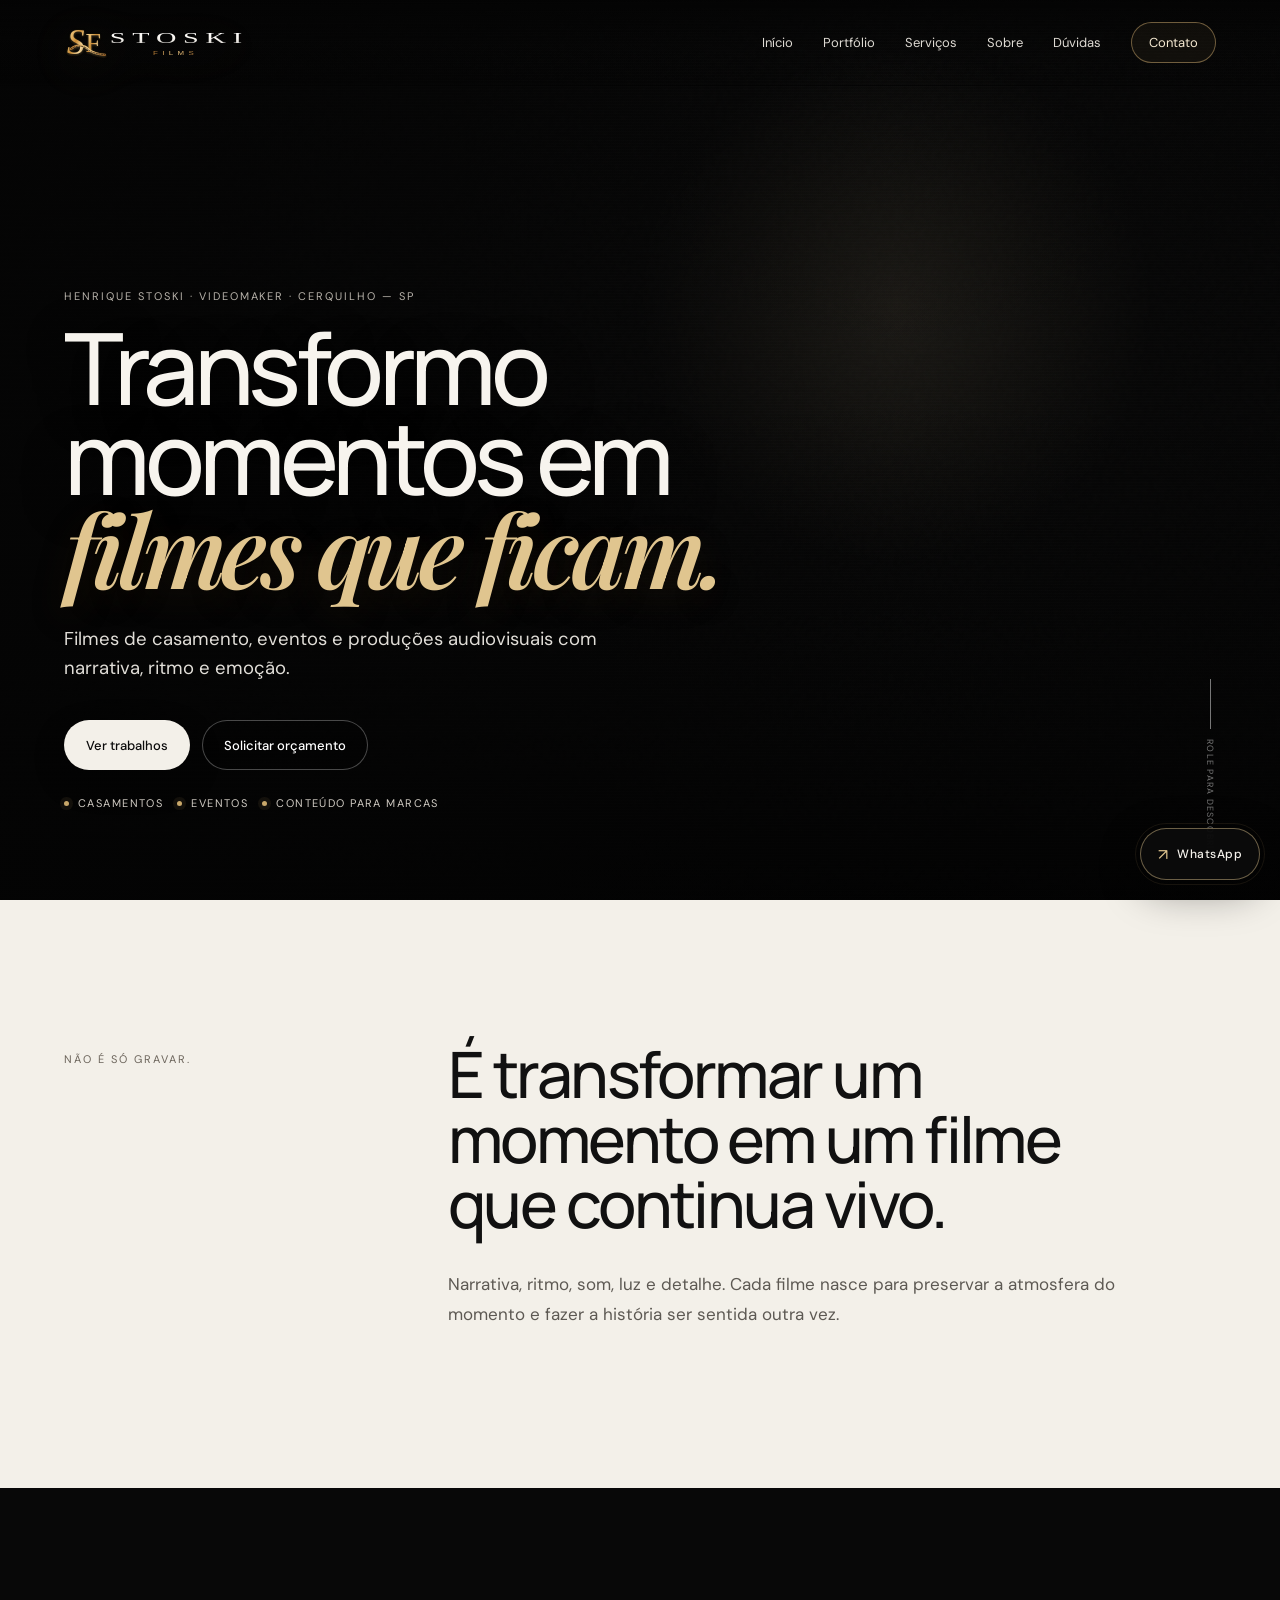
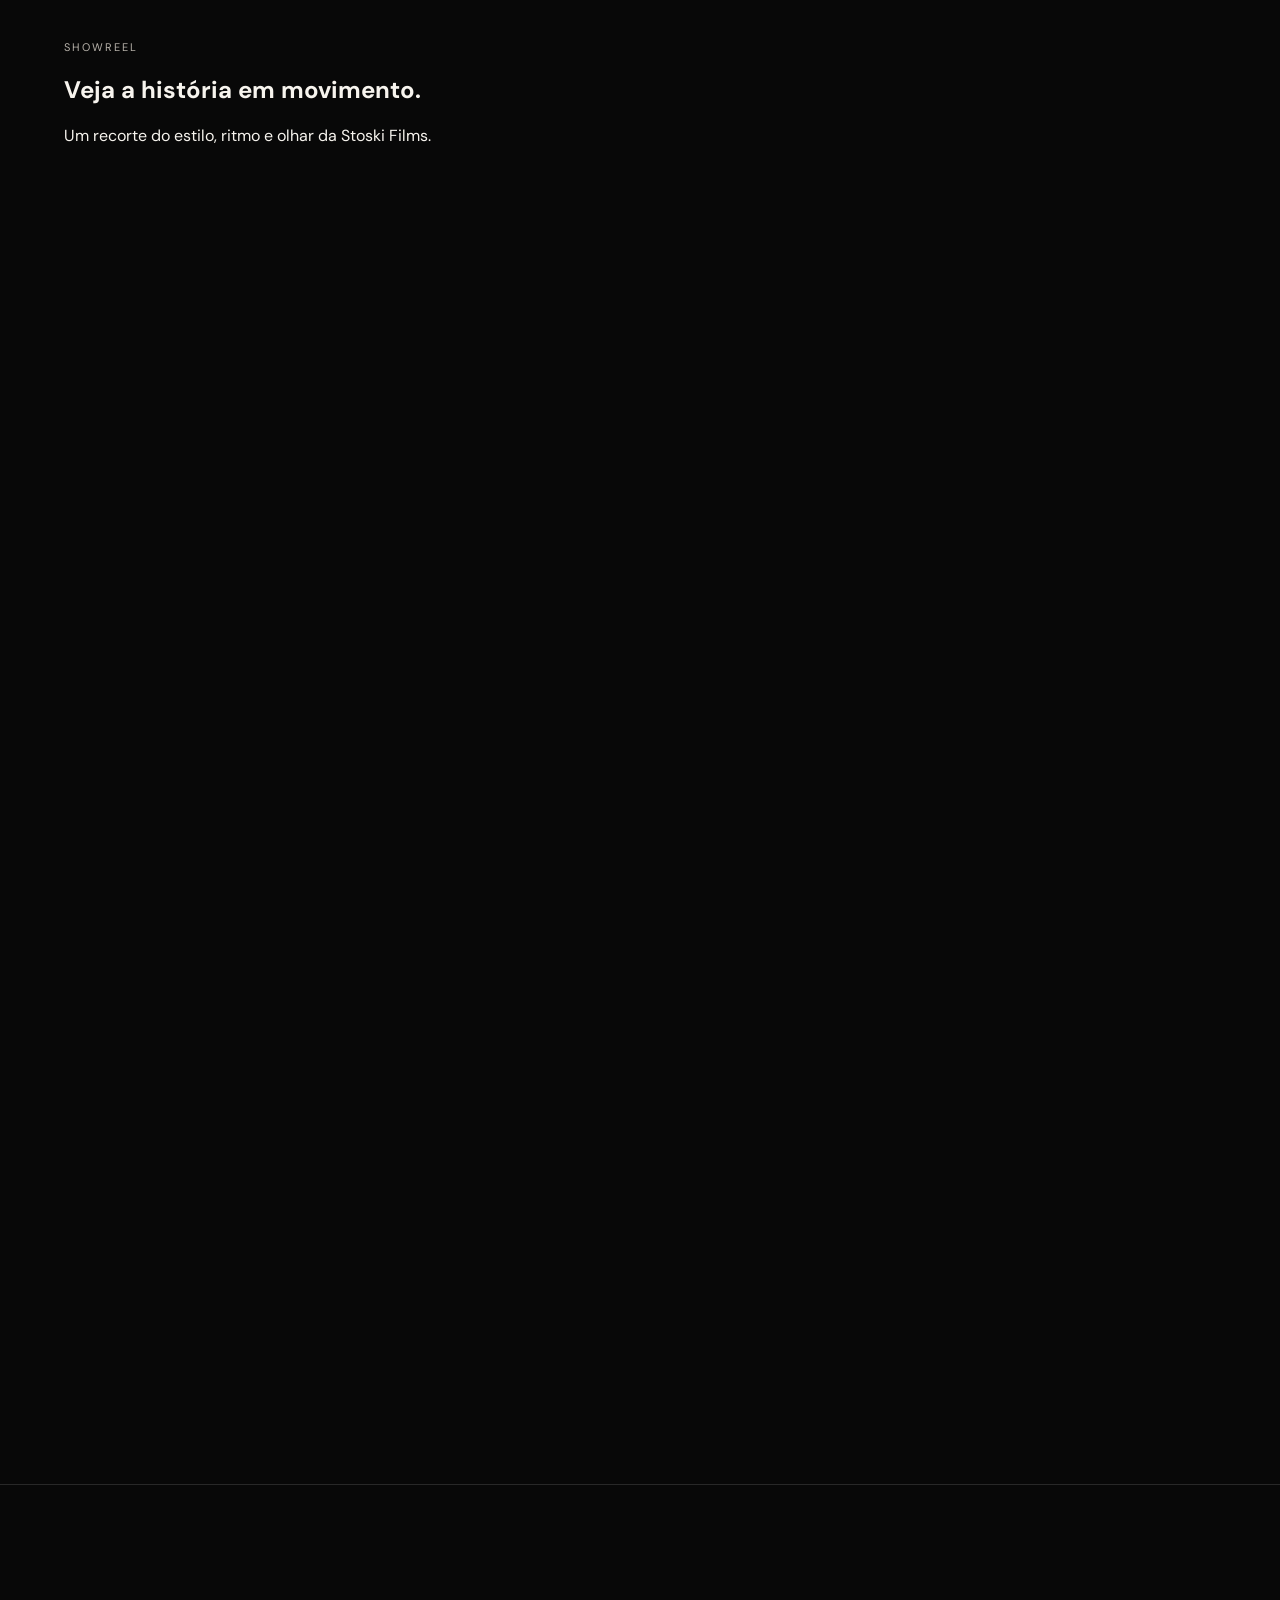
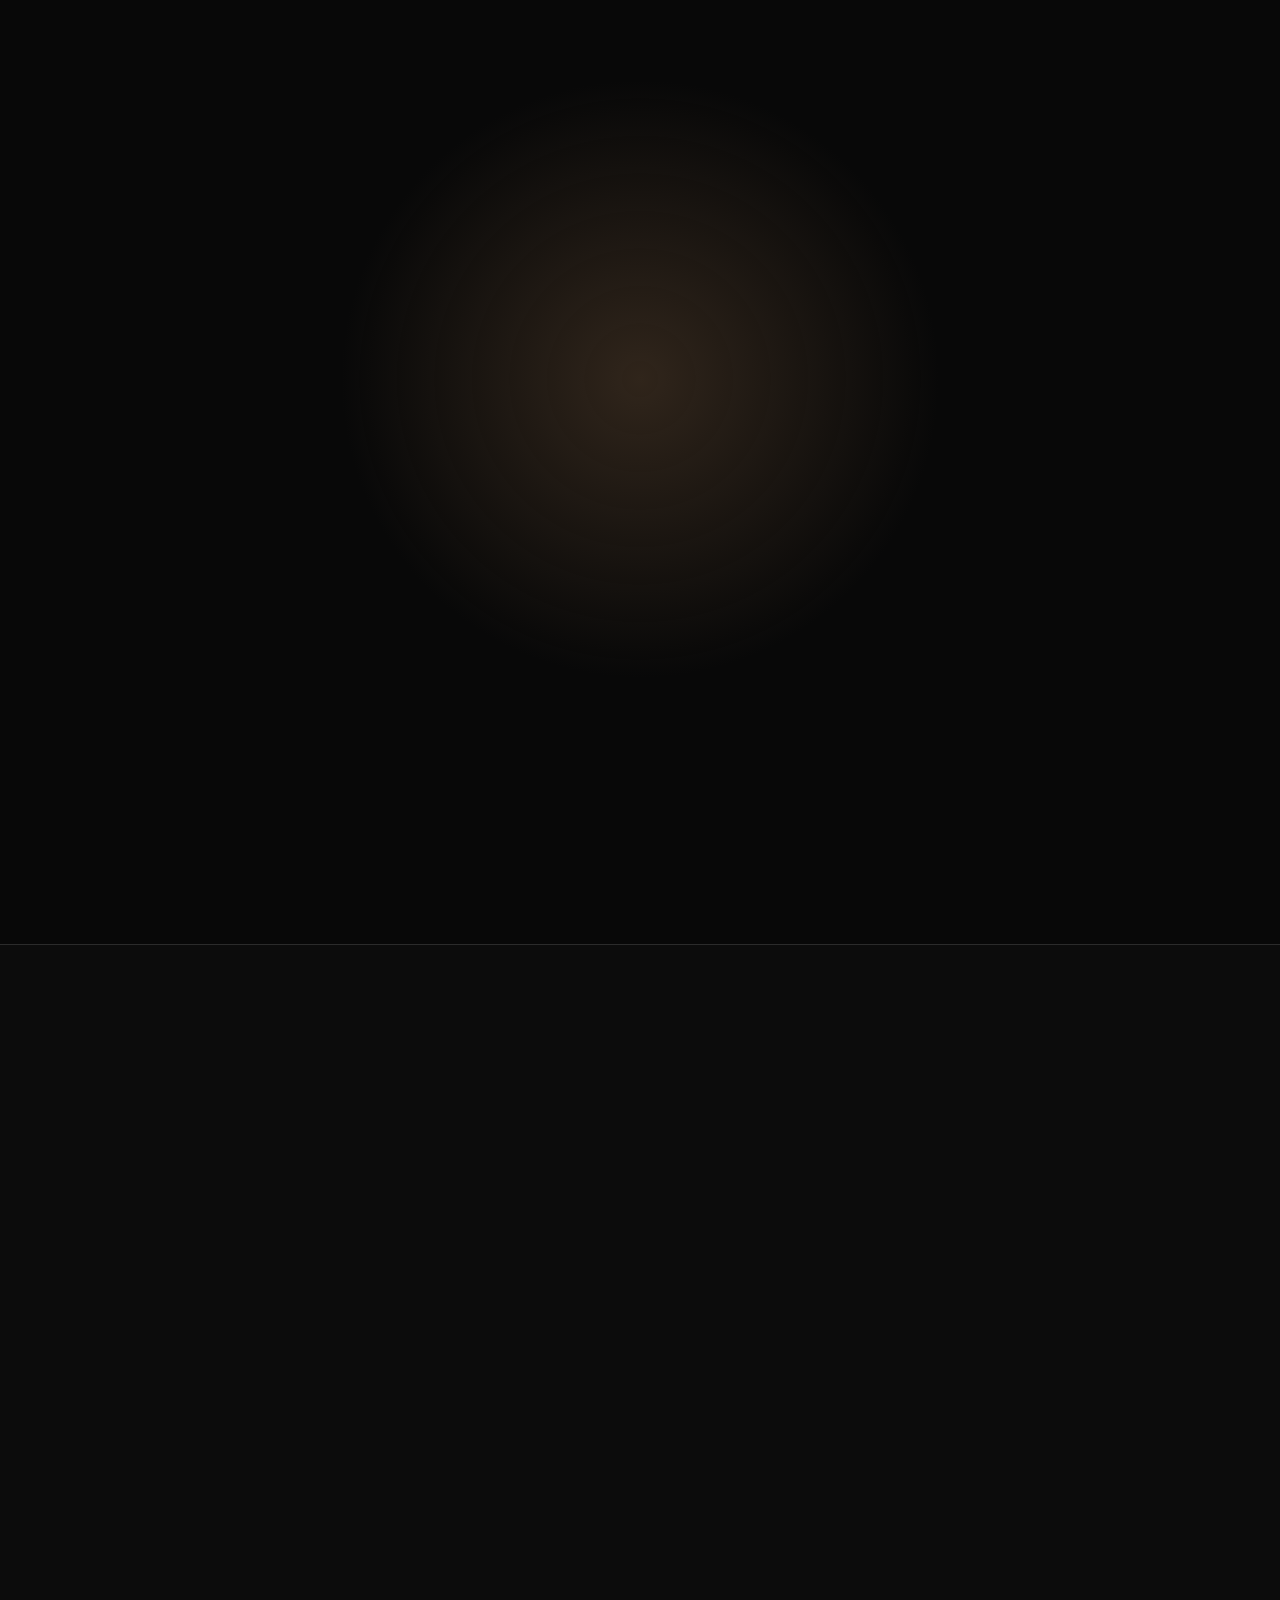
==== index.html @ 2382451f "Adiciona showreel e força carregamento da versão nova" ====
<!doctype html>
<html lang="pt-BR">
<head>
  <meta charset="utf-8">
  <meta name="viewport" content="width=device-width,initial-scale=1,viewport-fit=cover">
  <meta name="theme-color" content="#0a0a0a">
  <meta name="color-scheme" content="dark">
  <meta name="description" content="Stoski Films — filmagem, edição e produção de vídeos em Cerquilho e região. Filmes de casamento, eventos e conteúdo audiovisual por Henrique Stoski.">
  <meta name="robots" content="index,follow,max-image-preview:large">
  <meta name="author" content="Stoski Films">
  <meta property="og:type" content="website">
  <meta property="og:locale" content="pt_BR">
  <meta property="og:title" content="Stoski Films | Henrique Stoski — Videomaker em Cerquilho">
  <meta property="og:url" content="https://lucasjanoca.github.io/stoski2026/">
  <meta property="og:site_name" content="Stoski Films">
  <meta property="og:image" content="https://lucasjanoca.github.io/stoski2026/assets/media/hero-casamento.webp">
  <meta property="og:image:alt" content="Produção audiovisual da Stoski Films">
  <meta property="og:description" content="Filmes que fazem você sentir tudo de novo. Filmagem e produção audiovisual por Henrique Stoski.">
  <meta name="twitter:card" content="summary_large_image">
  <meta name="twitter:title" content="Stoski Films | Henrique Stoski — Videomaker">
  <meta name="twitter:description" content="Filmes de casamento, eventos e produções audiovisuais com narrativa, ritmo e emoção.">
  <meta name="twitter:image" content="https://lucasjanoca.github.io/stoski2026/assets/media/hero-casamento.webp">
  <title>Stoski Films | Videomaker em Cerquilho — SP</title>

  <link rel="canonical" href="https://lucasjanoca.github.io/stoski2026/">
  <link rel="icon" href="assets/favicon.svg?v=20260830-logo" type="image/svg+xml">
  <link rel="manifest" href="site.webmanifest">
  <link rel="preconnect" href="https://fonts.googleapis.com">
  <link rel="preconnect" href="https://fonts.gstatic.com" crossorigin>
  <link rel="preload" as="image" href="assets/media/hero-casamento.webp" type="image/webp" fetchpriority="high">
  <link rel="stylesheet" href="css/styles.css?v=20260902-video3">
  <link rel="stylesheet" href="css/extra.css?v=20260902-video3">
  <link rel="stylesheet" href="css/polish.css?v=20260902-video3">

  <script type="application/ld+json">
  {
    "@context": "https://schema.org",
    "@type": "ProfessionalService",
    "name": "Stoski Films",
    "description": "Filmagem, edição e produção de vídeos por Henrique Stoski.",
    "telephone": "+55 15 99741-1289",
    "areaServed": "Cerquilho, SP",
    "address": {
      "@type": "PostalAddress",
      "addressLocality": "Cerquilho",
      "addressRegion": "SP",
      "addressCountry": "BR"
    },
    "url": "https://lucasjanoca.github.io/stoski2026/",
    "sameAs": ["https://www.instagram.com/stoski_films/"],
    "knowsAbout": ["Videografia de casamento", "Filmagem de eventos", "Edição e pós-produção de vídeo", "Vídeos comerciais", "Produção audiovisual"]
  }
  </script>
</head>
<body>
  <div class="scroll-progress" id="scroll-progress" aria-hidden="true"></div>
  <a class="skip-link" href="#conteudo">Pular para o conteúdo</a>

  <header class="site-header" id="topo">
    <a class="brand brand-full" href="#topo" aria-label="Stoski Films - início">
      <img class="brand-logo" src="assets/stoski-logo.svg?v=20260830-logo" alt="Stoski Films" width="520" height="120">
    </a>

    <button class="menu-toggle" type="button" aria-expanded="false" aria-controls="nav-principal" aria-label="Abrir menu">
      <span></span><span></span><span></span>
    </button>

    <nav class="main-nav" id="nav-principal" aria-label="Navegação principal">
      <a href="#topo">Início</a>
      <a href="#trabalhos">Portfólio</a>
      <a href="#servicos">Serviços</a>
      <a href="#sobre">Sobre</a>
      <a href="#faq">Dúvidas</a>
      <a href="#orcamento" class="nav-cta">Contato</a>
    </nav>
    <button class="menu-backdrop" type="button" aria-label="Fechar menu" tabindex="-1"></button>
  </header>

  <main id="conteudo">
    <section class="hero" aria-labelledby="hero-title">
      <div class="hero-noise" aria-hidden="true"></div>
      <div class="hero-visual" aria-hidden="true">
        <div class="film-frame frame-one"><span>STOSKI / 01</span></div>
        <div class="film-frame frame-two"><span>STOSKI / 02</span></div>
        <div class="film-frame frame-three"><span>STOSKI / 03</span></div>
      </div>

      <div class="hero-content reveal">
        <p class="eyebrow">Henrique Stoski · Videomaker · Cerquilho — SP</p>
        <h1 id="hero-title">Transformo momentos em <em>filmes que ficam.</em></h1>
        <p class="hero-text">Filmes de casamento, eventos e produções audiovisuais com narrativa, ritmo e emoção.</p>
        <div class="hero-actions">
          <a class="btn btn-primary" href="#trabalhos">Ver trabalhos</a>
          <a class="btn btn-ghost" href="#orcamento">Solicitar orçamento</a>
        </div>
        <div class="hero-proof" aria-label="Áreas de atuação">
          <span>Casamentos</span>
          <span>Eventos</span>
          <span>Conteúdo para marcas</span>
        </div>
      </div>

      <div class="hero-scroll" aria-hidden="true"><span></span> role para descobrir</div>
    </section>

    <section class="manifesto section-pad" aria-label="Manifesto Stoski Films">
      <div class="manifesto-grid">
        <p class="section-kicker reveal">Não é só gravar.</p>
        <div class="manifesto-copy reveal">
          <h2>É transformar um momento em um filme que continua vivo.</h2>
          <p>Narrativa, ritmo, som, luz e detalhe. Cada filme nasce para preservar a atmosfera do momento e fazer a história ser sentida outra vez.</p>
        </div>
      </div>
    </section>

    <section class="showreel section-pad" id="showreel" aria-labelledby="showreel-title">
      <div class="showreel-copy reveal">
        <p class="section-kicker" id="showreel-kicker">Showreel</p>
        <h2 id="showreel-title">Veja a história em movimento.</h2>
        <p id="showreel-text">Um recorte do estilo, ritmo e olhar da Stoski Films.</p>
      </div>
      <button class="showreel-card reveal" id="showreel-play" type="button" data-video-project="showreel" aria-label="Assistir showreel" hidden>
        <img id="showreel-cover" src="assets/media/hero-casamento.webp" alt="Showreel Stoski Films" loading="lazy" decoding="async">
        <span class="showreel-overlay" aria-hidden="true"></span>
        <span class="showreel-play-icon" aria-hidden="true">▶</span>
        <span class="showreel-play-label" id="showreel-button-label">Assistir showreel</span>
      </button>
    </section>

    <section class="work section-pad" id="trabalhos" aria-labelledby="work-title">
      <div class="section-head reveal">
        <div>
          <p class="section-kicker">Portfólio</p>
          <h2 id="work-title">Trabalhos em destaque</h2>
        </div>
        <a class="text-link" href="https://www.instagram.com/stoski_films/" target="_blank" rel="noopener noreferrer">Ver mais no Instagram ↗</a>
      </div>

      <div class="work-grid">
        <article class="work-card work-card-large reveal" tabindex="0" role="button" data-project="1" aria-label="Abrir história: Histórias a dois">
          <div class="media-placeholder media-wedding"><img class="work-image" src="assets/media/hero-casamento.webp" alt="Cena de casamento em produção audiovisual da Stoski Films" loading="lazy" decoding="async"><span>01</span></div>
          <div class="work-meta"><p data-project-field="category">Filme de casamento</p><h3 data-project-field="title">Histórias a dois</h3><span data-project-field="subtitle">Casamentos · Love stories</span><b class="work-open">Ver história ↗</b></div>
        </article>
        <article class="work-card reveal" tabindex="0" role="button" data-project="2" aria-label="Abrir história: Presença">
          <div class="media-placeholder media-portrait"><img class="work-image" src="assets/media/evento.webp" alt="Cena de evento em produção audiovisual" loading="lazy" decoding="async"><span>02</span></div>
          <div class="work-meta"><p data-project-field="category">Eventos</p><h3 data-project-field="title">Presença</h3><span data-project-field="subtitle">Eventos · Celebrações</span><b class="work-open">Ver história ↗</b></div>
        </article>
        <article class="work-card reveal" tabindex="0" role="button" data-project="3" aria-label="Abrir história: Movimento">
          <div class="media-placeholder media-story"><img class="work-image" src="assets/logo-mark.svg?v=20260830-logo" alt="Marca Stoski Films representando conteúdo audiovisual" loading="lazy" decoding="async"><span>03</span></div>
          <div class="work-meta"><p data-project-field="category">Reels & comercial</p><h3 data-project-field="title">Movimento</h3><span data-project-field="subtitle">Marcas · Conteúdo vertical</span><b class="work-open">Ver história ↗</b></div>
        </article>
      </div>
    </section>

    <section class="services section-pad" id="servicos" aria-labelledby="services-title">
      <div class="services-intro reveal">
        <p class="section-kicker">Serviços</p>
        <h2 id="services-title">Vídeo com intenção.</h2>
        <p class="services-note">Da captação ao corte final, cada projeto recebe uma linguagem pensada para a história que precisa ser contada.</p>
      </div>
      <div class="services-list">
        <article class="service-row reveal"><span>01</span><h3>Filmes de casamento</h3><p>Um filme autoral para reviver a emoção, os detalhes e a atmosfera do grande dia.</p></article>
        <article class="service-row reveal"><span>02</span><h3>Eventos & celebrações</h3><p>Captação dinâmica para transformar encontros, festas e experiências em narrativa.</p></article>
        <article class="service-row reveal"><span>03</span><h3>Reels & vídeos comerciais</h3><p>Conteúdo vertical e promocional com ritmo, identidade e impacto para marcas e redes sociais.</p></article>
        <article class="service-row reveal"><span>04</span><h3>Edição &amp; pós-produção</h3><p>Montagem, cor, áudio, ritmo e acabamento para transformar suas gravações em um filme completo.</p></article>
        <article class="service-row reveal"><span>05</span><h3>Produção audiovisual</h3><p>Do planejamento à entrega: criação, captação e edição de vídeos pensados para contar histórias e fortalecer marcas.</p></article>
      </div>
    </section>

    <section class="about section-pad" id="sobre" aria-labelledby="about-title">
      <div class="about-portrait reveal">
        <div class="portrait-placeholder"><img class="henrique-photo" src="assets/media/henrique.webp" alt="Henrique Stoski, videomaker da Stoski Films" width="900" height="900" loading="lazy" decoding="async"></div>
        <p>Henrique Stoski<br>Videomaker</p>
      </div>
      <div class="about-copy reveal">
        <p class="section-kicker">Por trás da câmera</p>
        <h2 id="about-title">A arte de ver diferente.</h2>
        <p class="about-lead">Stoski Films é o olhar de Henrique Stoski transformado em movimento, som e narrativa.</p>
        <p>Com base em Cerquilho, São Paulo, Henrique trabalha com captação e edição de vídeo para criar filmes que preservam mais do que a imagem de um momento: preservam a sensação.</p>
        <a class="text-link" href="https://www.instagram.com/stoski_films/" target="_blank" rel="noopener noreferrer">@stoski_films ↗</a>
      </div>
    </section>

    <section class="trust-strip section-pad" aria-label="Diferenciais Stoski Films">
      <div class="trust-grid">
        <article class="reveal"><span>01</span><strong>Narrativa</strong><p>Cada vídeo é construído para contar uma história, não apenas juntar cenas.</p></article>
        <article class="reveal"><span>02</span><strong>Captação</strong><p>Olhar atento para emoção, movimento, luz, som e detalhes que fazem diferença.</p></article>
        <article class="reveal"><span>03</span><strong>Acabamento</strong><p>Edição, ritmo e cor trabalhando juntos para dar identidade ao filme final.</p></article>
      </div>
    </section>

    <section class="process section-pad" id="processo" aria-labelledby="process-title">
      <div class="section-head reveal">
        <div><p class="section-kicker">Como funciona</p><h2 id="process-title">Simples do primeiro contato à entrega.</h2></div>
      </div>
      <ol class="process-grid">
        <li class="reveal"><span>01</span><h3>Conte sua ideia</h3><p>Envie a data, o horário, o local e o que você está planejando.</p></li>
        <li class="reveal"><span>02</span><h3>Receba o orçamento</h3><p>Henrique verifica a disponibilidade e entende os detalhes do trabalho.</p></li>
        <li class="reveal"><span>03</span><h3>Confirme o projeto</h3><p>Com tudo alinhado, a data e o formato do serviço são confirmados.</p></li>
        <li class="reveal"><span>04</span><h3>Viva o momento</h3><p>A experiência acontece; depois, o material passa por seleção, montagem, cor e acabamento até a entrega final.</p></li>
      </ol>
    </section>

    <section class="quote-band" aria-label="Frase da marca">
      <p class="reveal">“Filmes para sentir tudo de novo.”</p>
    </section>

    <section class="faq section-pad" id="faq" aria-labelledby="faq-title">
      <div class="faq-inner">
        <div class="faq-intro reveal">
          <p class="section-kicker">Antes de chamar</p>
          <h2 id="faq-title">Dúvidas rápidas.</h2>
          <p>As condições finais de cada projeto são alinhadas diretamente no orçamento, de acordo com o tipo de produção.</p>
        </div>
        <div class="faq-list reveal">
          <details>
            <summary>Atende fora de Cerquilho?</summary>
            <p>O atendimento é feito em Cerquilho e região. Para outros locais, disponibilidade e deslocamento são alinhados no orçamento.</p>
          </details>
          <details>
            <summary>Como funciona o prazo de entrega?</summary>
            <p>O prazo varia conforme o tipo e a complexidade do projeto e é informado antes da confirmação do serviço.</p>
          </details>
          <details>
            <summary>Posso pedir só edição de vídeo?</summary>
            <p>Sim. Edição &amp; pós-produção faz parte dos serviços e pode ser avaliada separadamente conforme o material e o resultado desejado.</p>
          </details>
          <details>
            <summary>Enviar o formulário já reserva a data?</summary>
            <p>Não. O formulário organiza as informações e abre o WhatsApp. A data só é considerada confirmada depois do alinhamento direto com Henrique.</p>
          </details>
        </div>
      </div>
    </section>

    <section class="social-showcase section-pad" aria-labelledby="social-title">
      <div class="social-showcase-inner reveal">
        <div>
          <p class="section-kicker">Mais trabalhos</p>
          <h2 id="social-title">O portfólio continua no Instagram.</h2>
          <p>Veja cortes, bastidores e produções recentes diretamente no perfil oficial da Stoski Films.</p>
        </div>
        <a class="btn btn-primary" href="https://www.instagram.com/stoski_films/" target="_blank" rel="noopener noreferrer" aria-label="Abrir Instagram da Stoski Films em nova aba">@stoski_films ↗</a>
      </div>
    </section>

    <section class="budget section-pad" id="orcamento" aria-labelledby="budget-title">
      <div class="budget-intro reveal">
        <p class="section-kicker">Vamos criar algo juntos?</p>
        <h2 id="budget-title">Solicite seu orçamento.</h2>
        <p>Conte os detalhes do que você imagina. O envio não reserva a data automaticamente; a disponibilidade é confirmada depois do contato.</p>
        <a class="instagram-card" href="https://www.instagram.com/stoski_films/" target="_blank" rel="noopener noreferrer">
          <span>Instagram</span><strong>@stoski_films</strong><em>↗</em>
        </a>
        <a class="instagram-card compact-contact" href="https://api.whatsapp.com/send?phone=5515997411289&text=Ol%C3%A1%2C%20Henrique!%20Vi%20seu%20site%20e%20gostaria%20de%20solicitar%20um%20or%C3%A7amento." target="_blank" rel="noopener noreferrer">
          <span>WhatsApp</span><strong>+55 15 99741-1289</strong><em>↗</em>
        </a>
      </div>

      <form class="budget-form reveal" id="budget-form" novalidate>
        <div class="field"><label for="name">Seu nome</label><input id="name" name="name" autocomplete="name" required placeholder="Como podemos te chamar?"><small class="error"></small></div>
        <div class="field"><label for="whatsapp">Seu WhatsApp</label><input id="whatsapp" name="whatsapp" inputmode="tel" autocomplete="tel" required placeholder="(15) 99999-9999"><small class="error"></small></div>
        <div class="form-row">
          <div class="field"><label for="date">Data desejada</label><input id="date" name="date" type="date"><small class="error"></small></div>
          <div class="field"><label for="time">Horário aproximado</label><input id="time" name="time" type="time"><small class="error"></small></div>
        </div>
        <div class="field"><label for="city">Cidade / local</label><input id="city" name="city" required placeholder="Ex.: Cerquilho - SP"><small class="error"></small></div>
        <div class="field"><label for="service">O que você procura?</label><select id="service" name="service" required><option value="">Selecione</option><option>Filme de casamento</option><option>Filmagem de evento</option><option>Reels / vídeo comercial</option><option>Edição &amp; pós-produção</option><option>Produção audiovisual</option><option>Outro projeto em vídeo</option></select><small class="error"></small></div>
        <div class="field"><label for="message">Conte um pouco sobre o projeto</label><textarea id="message" name="message" rows="5" placeholder="Tipo de evento, quantidade de pessoas, endereço, referências ou qualquer detalhe importante..."></textarea></div>
        <button class="btn btn-primary submit-btn" type="submit">Enviar pelo WhatsApp <span>↗</span></button>
        <p class="form-help" id="form-help">Ao enviar, o site organiza suas informações e abre diretamente o WhatsApp profissional do Henrique.</p>
        <div class="form-status" id="form-status" role="status" aria-live="polite"></div>
      </form>
    </section>
  </main>

  <dialog class="video-modal" id="video-modal" aria-label="Reprodução de vídeo">
    <button class="video-close" type="button" aria-label="Fechar vídeo">×</button>
    <div class="video-stage" id="video-stage">
      <div class="video-loading" id="video-loading" aria-live="polite">Carregando vídeo…</div>
      <video id="portfolio-video" controls playsinline preload="metadata"></video>
      <iframe id="portfolio-video-embed" title="Vídeo do portfólio Stoski Films" allow="autoplay; fullscreen; picture-in-picture" allowfullscreen loading="eager"></iframe>
    </div>
  </dialog>

  <dialog class="story-modal" id="story-modal" aria-labelledby="story-title">
    <button class="story-close" type="button" aria-label="Fechar história">×</button>
    <div class="story-media"><img id="story-image" src="" alt=""></div>
    <div class="story-content">
      <p class="section-kicker" id="story-category"></p>
      <h2 id="story-title"></h2>
      <p class="story-subtitle" id="story-subtitle"></p>
      <p class="story-text" id="story-text"></p>
      <div class="story-actions">
        <a class="btn btn-primary" href="#orcamento" id="story-budget">Solicitar orçamento</a>
        <a class="text-link" href="https://www.instagram.com/stoski_films/" target="_blank" rel="noopener noreferrer">Ver mais no Instagram ↗</a>
      </div>
    </div>
  </dialog>

  <footer class="site-footer">
    <div class="footer-brand"><img class="footer-logo" src="assets/stoski-logo.svg?v=20260830-logo" alt="Stoski Films" width="520" height="120"><span>Cerquilho · São Paulo</span></div>
    <div class="footer-links"><a href="#trabalhos">Portfólio</a><a href="#servicos">Serviços</a><a href="#sobre">Sobre</a><a href="#faq">Dúvidas</a><a href="#orcamento">Contato</a><a href="https://api.whatsapp.com/send?phone=5515997411289" target="_blank" rel="noopener noreferrer">WhatsApp ↗</a><a href="https://www.instagram.com/stoski_films/" target="_blank" rel="noopener noreferrer">Instagram ↗</a><a href="admin.html" rel="nofollow">Painel ADM</a></div>
    <div class="footer-bottom"><span>© <span id="year"></span> Stoski Films.</span><span class="credit">Site por <a href="https://infotech-io.com.br" target="_blank" rel="noopener noreferrer">InfoTech.io</a></span></div>
  </footer>

  <a class="whatsapp-float" id="whatsapp-float" href="https://api.whatsapp.com/send?phone=5515997411289&text=Ol%C3%A1%2C%20Henrique!%20Vi%20seu%20site%20e%20gostaria%20de%20conversar%20sobre%20um%20v%C3%ADdeo." target="_blank" rel="noopener noreferrer" aria-label="Falar com Henrique no WhatsApp">
    <span aria-hidden="true">↗</span><strong>WhatsApp</strong>
  </a>

  <script src="https://cdn.jsdelivr.net/npm/@supabase/supabase-js@2" defer></script>
  <script src="js/cms.js?v=20260902-video3" defer></script>
  <script src="js/main.js?v=20260902-video3" defer></script>
</body>
</html>
---- css/styles.css ----
@import url('https://fonts.googleapis.com/css2?family=DM+Sans:wght@400;500;600&family=Manrope:wght@400;500;600&family=Playfair+Display:ital,wght@1,600&display=swap');:root{--bg:#090909;--bg-2:#111111;--bg-3:#171717;--paper:#f3f0e9;--paper-2:#e9e3d8;--text:#f7f4ee;--muted:#a8a39a;--line:rgba(255,255,255,.13);--line-dark:rgba(16,16,16,.18);--accent:#c7a66b;--accent-light:#e0c58f;--accent-deep:#8f6b38;--max:1240px;--pad:clamp(20px,5vw,72px);--header-h:86px;--ease:cubic-bezier(.2,.8,.2,1);}*{box-sizing:border-box}html{scroll-behavior:smooth;background:var(--bg)}body{margin:0;background:var(--bg);color:var(--text);font-family:"DM Sans",system-ui,-apple-system,BlinkMacSystemFont,"Segoe UI",sans-serif;-webkit-font-smoothing:antialiased;overflow-x:hidden}body.menu-open{overflow:hidden}a{color:inherit;text-decoration:none}button,input,textarea,select{font:inherit}button{color:inherit}img{max-width:100%;display:block}::selection{background:var(--accent-light);color:#111}.skip-link{position:fixed;left:12px;top:-70px;background:#fff;color:#000;padding:10px 14px;z-index:1000;border-radius:8px}.skip-link:focus{top:12px}.site-header{position:fixed;inset:0 0 auto 0;height:var(--header-h);display:flex;align-items:center;justify-content:space-between;padding:0 var(--pad);z-index:100;background:linear-gradient(to bottom,rgba(4,4,4,.88),rgba(4,4,4,.15),transparent);transition:height .3s ease,background .3s ease,border-color .3s ease,backdrop-filter .3s ease}.site-header.scrolled{height:72px;background:rgba(9,9,9,.9);backdrop-filter:blur(18px);-webkit-backdrop-filter:blur(18px);border-bottom:1px solid var(--line)}.brand{display:flex;align-items:center;gap:12px;position:relative;z-index:104;min-width:0}.brand-mark{width:42px;height:42px;flex:0 0 42px}.brand-copy{display:grid;line-height:.82;letter-spacing:.12em;white-space:nowrap}.brand-copy strong{font-family:"Manrope",sans-serif;font-size:14px;font-weight:600}.brand-copy small{font-size:8px;letter-spacing:.42em;margin-top:8px;color:#b3ada3}.main-nav{display:flex;align-items:center;gap:30px;font-size:13px}.main-nav a{color:#dedad3;transition:color .2s ease,background .2s ease,border-color .2s ease}.main-nav a:hover{color:#fff}.nav-cta{border:1px solid rgba(199,166,107,.52);border-radius:100px;padding:11px 17px;color:#f6ead2!important;background:rgba(199,166,107,.06)}.nav-cta:hover{background:rgba(199,166,107,.13);border-color:var(--accent)}.menu-toggle{display:none;width:46px;height:46px;border:1px solid rgba(255,255,255,.14);border-radius:50%;background:rgba(8,8,8,.5);padding:0;position:relative;z-index:105;cursor:pointer;align-items:center;justify-content:center;flex-direction:column;gap:5px;-webkit-tap-highlight-color:transparent}.menu-toggle span{display:block;width:21px;height:1.5px;background:#fff;border-radius:999px;transition:transform .28s var(--ease),opacity .2s ease}.menu-toggle[aria-expanded="true"] span:nth-child(1){transform:translateY(6.5px) rotate(45deg)}.menu-toggle[aria-expanded="true"] span:nth-child(2){opacity:0}.menu-toggle[aria-expanded="true"] span:nth-child(3){transform:translateY(-6.5px) rotate(-45deg)}.menu-backdrop{display:none}.hero{min-height:100svh;position:relative;display:flex;align-items:flex-end;padding:145px var(--pad) 82px;isolation:isolate;overflow:hidden;background:radial-gradient(circle at 72% 36%,#36291f 0,transparent 28%),radial-gradient(circle at 40% 90%,#192024 0,transparent 36%),#080808}.hero:after{content:"";position:absolute;inset:0;background:linear-gradient(90deg,rgba(0,0,0,.76) 0,rgba(0,0,0,.24) 58%,rgba(0,0,0,.6) 100%);z-index:-1}.hero-noise{position:absolute;inset:0;opacity:.04;background-image:url("data:image/svg+xml,%3Csvg viewBox='0 0 180 180' xmlns='http://www.w3.org/2000/svg'%3E%3Cfilter id='n'%3E%3CfeTurbulence type='fractalNoise' baseFrequency='.9' numOctaves='3' stitchTiles='stitch'/%3E%3C/filter%3E%3Crect width='100%25' height='100%25' filter='url(%23n)' opacity='.5'/%3E%3C/svg%3E");z-index:-1;pointer-events:none}.hero-visual{position:absolute;inset:8% 3% 5% 40%;z-index:-2;pointer-events:none}.film-frame{position:absolute;border:1px solid rgba(224,197,143,.17);box-shadow:0 30px 80px rgba(0,0,0,.42);overflow:hidden}.film-frame:before{content:"";position:absolute;inset:0;background:linear-gradient(135deg,rgba(199,166,107,.25),rgba(90,57,39,.04) 52%,rgba(27,45,52,.46))}.film-frame:after{content:"";position:absolute;inset:10px;border:1px solid rgba(255,255,255,.035)}.film-frame span{position:absolute;left:16px;bottom:12px;font-size:8px;letter-spacing:.28em;color:rgba(255,255,255,.52)}.frame-one{width:48%;height:70%;right:8%;top:4%;transform:rotate(4deg);background:linear-gradient(145deg,#271b15,#191919)}.frame-two{width:44%;height:55%;left:3%;bottom:3%;transform:rotate(-7deg);background:linear-gradient(145deg,#162025,#2b1f18)}.frame-three{width:30%;height:35%;right:0;bottom:0;transform:rotate(9deg);background:linear-gradient(145deg,#35281d,#151515)}.hero-content{max-width:930px;position:relative;z-index:2}.eyebrow,.section-kicker{text-transform:uppercase;letter-spacing:.18em;font-size:11px;color:#b7b2aa}.hero h1{font-family:"Manrope",sans-serif;font-size:clamp(48px,7.8vw,116px);line-height:.9;letter-spacing:-.055em;margin:20px 0 28px;max-width:1050px;font-weight:500}.hero h1 em{font-family:"Playfair Display",serif;font-weight:600;color:var(--accent-light)}.hero-text{font-size:clamp(16px,1.45vw,21px);line-height:1.6;color:#c8c3bb;max-width:650px}.hero-actions{display:flex;gap:12px;margin-top:36px;flex-wrap:wrap}.btn{display:inline-flex;justify-content:center;align-items:center;gap:10px;padding:15px 21px;border-radius:100px;border:1px solid transparent;font-size:13px;font-weight:500;transition:transform .25s ease,background .25s ease,border-color .25s ease;cursor:pointer;-webkit-tap-highlight-color:transparent}.btn-primary{background:var(--paper);color:#0b0b0b}.btn-primary:hover{transform:translateY(-2px);background:#fff}.btn-ghost{border-color:rgba(255,255,255,.28);color:#fff;background:rgba(0,0,0,.12)}.btn-ghost:hover{border-color:var(--accent-light);background:rgba(199,166,107,.08)}.hero-scroll{position:absolute;right:var(--pad);bottom:44px;writing-mode:vertical-rl;font-size:9px;letter-spacing:.14em;text-transform:uppercase;color:#777;display:flex;align-items:center;gap:10px}.hero-scroll span{display:block;width:1px;height:50px;background:#777}.section-pad{padding:clamp(90px,11vw,160px) var(--pad)}.manifesto{background:var(--paper);color:#111}.manifesto-grid{max-width:var(--max);margin:auto;display:grid;grid-template-columns:1fr 2.3fr;gap:50px}.manifesto .section-kicker{color:#6b645b}.manifesto-copy h2{font-family:"Manrope",sans-serif;font-weight:500;letter-spacing:-.04em;font-size:clamp(38px,5vw,74px);line-height:1.02;margin:0 0 32px}.manifesto-copy p{max-width:670px;color:#5d5953;line-height:1.8;font-size:17px}.work{max-width:calc(var(--max) + var(--pad)*2);margin:auto}.section-head{display:flex;align-items:flex-end;justify-content:space-between;gap:30px;margin-bottom:50px}.section-head h2,.services-intro h2,.process h2,.budget h2{font-family:"Manrope",sans-serif;font-weight:500;letter-spacing:-.04em;font-size:clamp(36px,5vw,68px);line-height:1.02;margin:10px 0 0}.text-link{font-size:13px;border-bottom:1px solid #777;padding-bottom:5px;color:#d7d2c9;transition:color .2s ease,border-color .2s ease}.text-link:hover{color:var(--accent-light);border-color:var(--accent)}.work-grid{display:grid;grid-template-columns:1.5fr 1fr;gap:18px}.work-card{position:relative;min-height:380px;overflow:hidden;border:1px solid var(--line);cursor:pointer;background:#121212;isolation:isolate}.work-card-large{grid-row:span 2;min-height:780px}.media-placeholder{position:absolute;inset:0;transition:transform .7s var(--ease),filter .7s var(--ease);display:flex;align-items:flex-start;justify-content:flex-end;padding:20px}.media-placeholder:before{content:"";position:absolute;inset:0;background:linear-gradient(to top,rgba(0,0,0,.82),transparent 62%)}.media-placeholder:after{content:"";position:absolute;inset:0;background-image:linear-gradient(rgba(255,255,255,.025) 1px,transparent 1px),linear-gradient(90deg,rgba(255,255,255,.02) 1px,transparent 1px);background-size:44px 44px;mix-blend-mode:screen;opacity:.35}.media-placeholder span{font-family:"Manrope",sans-serif;font-size:11px;letter-spacing:.18em;color:rgba(255,255,255,.65);position:relative;z-index:2}.media-wedding{background:radial-gradient(circle at 38% 30%,rgba(232,196,145,.27),transparent 20%),radial-gradient(circle at 70% 70%,rgba(199,166,107,.11),transparent 28%),linear-gradient(145deg,#463427,#171717 60%,#5a483a)}.media-portrait{background:radial-gradient(circle at 58% 32%,rgba(184,122,99,.3),transparent 19%),radial-gradient(circle at 24% 80%,rgba(199,166,107,.11),transparent 26%),linear-gradient(145deg,#2a1618,#111 62%,#36202a)}.media-story{background:radial-gradient(circle at 72% 38%,rgba(247,165,73,.36),transparent 22%),radial-gradient(circle at 25% 75%,rgba(97,121,127,.12),transparent 25%),linear-gradient(160deg,#251910,#0c0c0c 64%,#4a2b16)}.work-card:hover .media-placeholder,.work-card:focus .media-placeholder{transform:scale(1.025);filter:saturate(1.08)}.work-card:focus-visible{outline:2px solid var(--accent-light);outline-offset:4px}.work-meta{position:absolute;left:30px;right:30px;bottom:28px;z-index:2}.work-meta p{font-size:10px;text-transform:uppercase;letter-spacing:.16em;color:#c9c5bd}.work-meta h3{font-family:"Manrope",sans-serif;font-size:clamp(28px,3vw,47px);font-weight:500;letter-spacing:-.035em;margin:7px 0}.work-meta span{font-size:12px;color:#aaa}.services{display:grid;grid-template-columns:1fr 1.7fr;gap:7vw;border-top:1px solid var(--line);border-bottom:1px solid var(--line)}.services-list{border-top:1px solid var(--line)}.service-row{display:grid;grid-template-columns:45px 1fr 1.1fr;gap:24px;align-items:start;padding:30px 0;border-bottom:1px solid var(--line)}.service-row span{color:var(--accent);font-size:11px}.service-row h3{margin:0;font-family:"Manrope",sans-serif;font-size:25px;font-weight:500}.service-row p{margin:2px 0 0;color:#98948d;line-height:1.65}.about{background:#141414;display:grid;grid-template-columns:1fr 1fr;gap:8vw;align-items:center}.about-portrait{max-width:530px}.portrait-placeholder{aspect-ratio:4/5;background:radial-gradient(circle at 50% 28%,rgba(199,166,107,.19),transparent 24%),linear-gradient(155deg,#28231e,#0a0a0a);display:grid;place-items:center;border:1px solid rgba(199,166,107,.18);position:relative;overflow:hidden}.portrait-placeholder:before{content:"";position:absolute;inset:12px;border:1px solid rgba(255,255,255,.035)}.portrait-placeholder img{width:150px;height:150px;opacity:.78;filter:drop-shadow(0 20px 45px rgba(0,0,0,.38))}.about-portrait p{text-transform:uppercase;letter-spacing:.12em;font-size:9px;color:#777;line-height:1.7}.about-copy h2{font-family:"Manrope",sans-serif;font-size:clamp(40px,5vw,72px);line-height:1;font-weight:500;letter-spacing:-.04em;margin:12px 0 30px}.about-copy>p:not(.section-kicker){color:#aaa;line-height:1.8;max-width:610px}.about-copy .about-lead{font-size:19px;color:#ddd!important}.about-copy .text-link{display:inline-block;margin-top:22px}.process{max-width:calc(var(--max) + var(--pad)*2);margin:auto}.process .section-head{max-width:900px}.process-grid{list-style:none;padding:0;margin:50px 0 0;display:grid;grid-template-columns:repeat(4,1fr);border-top:1px solid var(--line)}.process-grid li{padding:26px 28px 0 0;min-height:260px;border-right:1px solid var(--line)}.process-grid li+li{padding-left:28px}.process-grid span{font-size:10px;color:var(--accent)}.process-grid h3{font-family:"Manrope",sans-serif;font-weight:500;font-size:23px;margin:72px 0 12px}.process-grid p{font-size:13px;line-height:1.7;color:#8c8780}.quote-band{padding:9vw var(--pad);min-height:60vh;display:grid;place-items:center;background:radial-gradient(circle at 50% 50%,#30251b,transparent 35%),#080808;text-align:center}.quote-band p{font-family:"Playfair Display",serif;font-style:italic;font-size:clamp(44px,7vw,100px);line-height:1.08;max-width:1100px;margin:0;color:var(--accent-light)}.budget{background:var(--paper);color:#101010;display:grid;grid-template-columns:1fr 1.05fr;gap:8vw}.budget .section-kicker{color:#6a6258}.budget-intro>p:not(.section-kicker){color:#5e5a54;line-height:1.7;max-width:520px}.instagram-card{margin-top:38px;border-top:1px solid #c9c3b8;border-bottom:1px solid #c9c3b8;padding:20px 0;display:grid;grid-template-columns:1fr auto 20px;gap:18px;align-items:center;transition:border-color .2s ease,color .2s ease}.instagram-card+.instagram-card{margin-top:-1px}.instagram-card:hover{border-color:var(--accent-deep);color:#6e512e}.instagram-card span{font-size:11px;text-transform:uppercase;letter-spacing:.14em;color:#716d66}.instagram-card strong{font-size:14px}.instagram-card em{font-style:normal}.budget-form{display:grid;gap:21px}.form-row{display:grid;grid-template-columns:1fr 1fr;gap:18px}.field{display:grid;gap:8px}.field label{font-size:11px;text-transform:uppercase;letter-spacing:.12em;color:#57534d}.field input,.field select,.field textarea{width:100%;border:0;border-bottom:1px solid #bbb5aa;background:transparent;color:#111;padding:13px 0;border-radius:0;outline:none;min-height:46px}.field input:focus,.field select:focus,.field textarea:focus{border-bottom-color:var(--accent-deep)}.field textarea{resize:vertical}.field .error{min-height:12px;color:#9e2f2f;font-size:10px}.field.invalid input,.field.invalid select,.field.invalid textarea{border-bottom-color:#9e2f2f}.submit-btn{border:0;width:max-content;margin-top:4px;background:#0c0c0c;color:#fff}.submit-btn:hover{background:#1b1814}.form-help{font-size:10px;color:#777;max-width:580px;line-height:1.6}.form-status{font-size:12px;min-height:18px;color:#3a5a35}.site-footer{padding:56px var(--pad) 26px;background:#080808;border-top:1px solid var(--line)}.footer-brand{display:flex;align-items:center;gap:14px}.footer-brand>div{display:grid;gap:8px}.footer-brand strong{font-family:"Manrope",sans-serif;font-size:24px;letter-spacing:.06em}.footer-brand span{font-size:10px;text-transform:uppercase;letter-spacing:.16em;color:#666}.footer-links{display:flex;gap:24px;flex-wrap:wrap;margin:55px 0;font-size:12px;color:#aaa}.footer-links a:hover{color:var(--accent-light)}.footer-bottom{display:flex;justify-content:space-between;gap:20px;border-top:1px solid var(--line);padding-top:20px;font-size:10px;color:#5f5f5f}.credit a{color:#aaa}.credit a:hover{color:var(--accent-light)}.reveal{opacity:0;transform:translateY(24px);transition:opacity .8s ease,transform .8s var(--ease)}.reveal.visible{opacity:1;transform:none}@media (prefers-reduced-motion:reduce){html{scroll-behavior:auto}.reveal{opacity:1;transform:none;transition:none}.media-placeholder,.site-header,.main-nav,.menu-toggle span{transition:none}}@media(max-width:900px){:root{--header-h:74px}.site-header{height:74px;padding:0 max(18px,var(--pad));background:rgba(9,9,9,.82);backdrop-filter:blur(15px);-webkit-backdrop-filter:blur(15px);border-bottom:1px solid rgba(255,255,255,.06)}.site-header.scrolled{height:68px}.brand-mark{width:38px;height:38px;flex-basis:38px}.brand-copy strong{font-size:13px}.brand-copy small{font-size:7px;margin-top:7px}.menu-toggle{display:flex}.main-nav{position:fixed;top:0;right:0;width:min(86vw,390px);height:100dvh;background:#0b0b0b;display:flex;flex-direction:column;align-items:stretch;justify-content:center;padding:108px 30px 48px;gap:8px;font-family:"Manrope",sans-serif;font-size:29px;transform:translateX(105%);visibility:hidden;pointer-events:none;transition:transform .34s var(--ease),visibility .34s;z-index:102;box-shadow:-30px 0 90px rgba(0,0,0,.5);overflow-y:auto}.main-nav.open{transform:translateX(0);visibility:visible;pointer-events:auto}.main-nav a{display:block;padding:14px 0;border-bottom:1px solid rgba(255,255,255,.08);color:#f1eee8}.main-nav .nav-cta{margin-top:20px;padding:14px 17px;text-align:center;font-size:15px;border:1px solid rgba(199,166,107,.55);background:rgba(199,166,107,.09)}.menu-backdrop{display:block;position:fixed;inset:0;border:0;background:rgba(0,0,0,.58);opacity:0;visibility:hidden;pointer-events:none;transition:opacity .25s ease,visibility .25s;z-index:101}body.menu-open .menu-backdrop{opacity:1;visibility:visible;pointer-events:auto}.hero{padding-top:112px;padding-bottom:72px;min-height:100svh}.hero-visual{inset:16% -12% 8% 28%;opacity:.9}.hero h1{font-size:clamp(49px,12vw,82px);max-width:850px}.hero-text{max-width:580px}.manifesto-grid,.services,.about,.budget{grid-template-columns:1fr}.manifesto-grid{gap:30px}.work-grid{grid-template-columns:1fr}.work-card,.work-card-large{min-height:60svh}.services{gap:55px}.about{gap:55px}.process-grid{grid-template-columns:1fr 1fr}.process-grid li{border-bottom:1px solid var(--line);min-height:230px}.process-grid li:nth-child(2n){border-right:0}.process-grid li:nth-child(3){padding-left:0}.budget{gap:64px}}@media(max-width:560px){:root{--pad:20px}.site-header{padding:0 16px}.brand{gap:9px}.brand-mark{width:36px;height:36px;flex-basis:36px}.menu-toggle{width:44px;height:44px}.main-nav{width:min(88vw,360px);padding:98px 24px 38px;font-size:27px}.hero{min-height:100svh;padding:116px 20px 58px;align-items:flex-end}.hero-scroll{display:none}.hero-visual{inset:23% -55% 12% 27%;opacity:.78}.hero:after{background:linear-gradient(180deg,rgba(0,0,0,.24) 0,rgba(0,0,0,.34) 38%,rgba(0,0,0,.86) 100%)}.eyebrow{max-width:265px;line-height:1.65;font-size:9.5px}.hero h1{font-size:clamp(43px,13.2vw,66px);line-height:.94;margin:18px 0 22px;overflow-wrap:anywhere}.hero-text{font-size:15px;max-width:96%}.hero-actions{display:grid;grid-template-columns:1fr;gap:10px;margin-top:28px}.btn{width:100%;min-height:48px}.section-pad{padding-top:84px;padding-bottom:84px}.section-head{align-items:flex-start;flex-direction:column;margin-bottom:34px}.manifesto-copy h2{font-size:clamp(34px,10vw,48px)}.manifesto-copy p{font-size:15px}.work-grid{gap:14px}.work-card,.work-card-large{min-height:58svh}.work-meta{left:22px;right:22px;bottom:22px}.work-meta h3{font-size:34px}.services{gap:44px}.service-row{grid-template-columns:32px 1fr;gap:12px 16px;padding:24px 0}.service-row p{grid-column:2}.about{gap:44px}.about-portrait{width:90%;max-width:420px}.portrait-placeholder img{width:120px;height:120px}.process-grid{grid-template-columns:1fr;margin-top:34px}.process-grid li,.process-grid li+li,.process-grid li:nth-child(3){padding:24px 0;border-right:0;min-height:auto}.process-grid h3{margin-top:38px}.quote-band{min-height:46vh;padding-block:80px}.quote-band p{font-size:clamp(42px,11vw,62px)}.budget{gap:50px}.instagram-card{grid-template-columns:1fr auto;margin-top:32px;gap:10px}.instagram-card em{display:none}.instagram-card strong{font-size:12px;text-align:right}.form-row{grid-template-columns:1fr;gap:21px}.field input,.field select,.field textarea{font-size:16px}.submit-btn{width:100%}.footer-brand{align-items:flex-start}.footer-brand strong{font-size:20px}.footer-links{gap:16px 20px;margin:38px 0}.footer-bottom{flex-direction:column}}@media(max-width:360px){.brand-copy{display:none}.hero h1{font-size:41px}.main-nav{width:92vw}}
---- css/extra.css ----
/* Stoski Films — media, modal and production components */

/* Portfolio media */
.media-placeholder{background:#111}
.media-placeholder .work-image{
  position:absolute;
  inset:0;
  width:100%;
  height:100%;
  object-fit:cover;
  z-index:0;
  filter:saturate(.94) contrast(1.04);
  transition:transform .7s var(--ease),filter .7s var(--ease);
}
.work-card:hover .work-image,
.work-card:focus .work-image{
  transform:scale(1.035);
  filter:saturate(1.03) contrast(1.04);
}
.media-placeholder:before{z-index:1}
.media-placeholder:after{z-index:2}
.media-placeholder span{z-index:3}
.work-open{
  display:inline-block;
  margin-top:14px;
  font-size:11px;
  letter-spacing:.08em;
  text-transform:uppercase;
  color:var(--accent-light);
  font-weight:500;
}

/* Hero real image */
html{scroll-padding-top:84px}
.hero{
  background-image:
    linear-gradient(90deg,rgba(5,5,5,.88) 0%,rgba(5,5,5,.62) 38%,rgba(5,5,5,.18) 68%,rgba(5,5,5,.42) 100%),
    image-set(url('../assets/media/hero-casamento.avif') type('image/avif'),url('../assets/media/hero-casamento.webp') type('image/webp'));
  background-size:cover;
  background-position:center 44%;
  background-repeat:no-repeat;
}
.hero:after{
  background:linear-gradient(180deg,rgba(0,0,0,.20) 0%,rgba(0,0,0,.06) 52%,rgba(0,0,0,.78) 100%);
}
.hero-visual{display:none}
.hero-content{max-width:860px}
.hero h1{max-width:900px;text-shadow:0 8px 36px rgba(0,0,0,.42)}
.hero-text{max-width:620px;color:#e0ddd7}

/* Services and trust */
.services-note{
  max-width:620px;
  color:#99948c;
  line-height:1.75;
  margin:18px 0 0;
}
.trust-strip{
  background:#0d0d0d;
  border-top:1px solid var(--line);
  border-bottom:1px solid var(--line);
}
.trust-grid{
  width:min(var(--max),100%);
  margin:0 auto;
  display:grid;
  grid-template-columns:repeat(3,1fr);
  gap:1px;
  background:var(--line);
}
.trust-grid article{
  background:#0d0d0d;
  padding:clamp(26px,4vw,48px);
}
.trust-grid span{
  display:block;
  color:var(--accent);
  font-size:10px;
  letter-spacing:.18em;
  margin-bottom:38px;
}
.trust-grid strong{
  display:block;
  font-family:"Manrope",sans-serif;
  font-size:clamp(24px,2.6vw,38px);
  font-weight:500;
  letter-spacing:-.035em;
  margin-bottom:14px;
}
.trust-grid p{
  margin:0;
  color:#9f9a92;
  line-height:1.7;
  max-width:34ch;
}

/* Portrait */
.portrait-placeholder{background:#111}
.portrait-placeholder .henrique-photo{
  width:100%;
  height:100%;
  object-fit:cover;
  opacity:1;
  filter:none;
}

/* Story modal */
.story-modal{
  width:min(1080px,calc(100vw - 28px));
  max-height:min(88dvh,820px);
  padding:0;
  border:1px solid rgba(255,255,255,.12);
  border-radius:24px;
  background:#0c0c0c;
  color:#fff;
  box-shadow:0 30px 100px rgba(0,0,0,.65);
  overflow:hidden;
}
.story-modal::backdrop{
  background:rgba(0,0,0,.78);
  backdrop-filter:blur(8px);
  -webkit-backdrop-filter:blur(8px);
}
.story-close{
  position:absolute;
  top:16px;
  right:16px;
  z-index:3;
  width:46px;
  height:46px;
  border-radius:50%;
  border:1px solid rgba(255,255,255,.18);
  background:rgba(0,0,0,.52);
  color:#fff;
  font-size:28px;
  line-height:1;
  cursor:pointer;
}
.story-media{
  min-height:330px;
  background:#151515;
  overflow:hidden;
}
.story-media img{
  width:100%;
  height:100%;
  min-height:330px;
  object-fit:cover;
}
.story-content{padding:34px}
.story-content h2{
  font-family:"Manrope",sans-serif;
  font-size:clamp(38px,5vw,68px);
  line-height:1;
  letter-spacing:-.04em;
  font-weight:500;
  margin:8px 0 12px;
}
.story-subtitle{color:#aaa;margin:0 0 24px}
.story-text{color:#c2beb6;line-height:1.8;max-width:650px}
.story-actions{
  display:flex;
  align-items:center;
  gap:20px;
  flex-wrap:wrap;
  margin-top:30px;
}

/* Floating contact */
.whatsapp-float{
  position:fixed;
  right:20px;
  bottom:20px;
  z-index:80;
  display:flex;
  align-items:center;
  gap:9px;
  padding:12px 17px;
  border:1px solid rgba(224,197,143,.45);
  border-radius:999px;
  background:rgba(12,12,12,.88);
  backdrop-filter:blur(14px);
  -webkit-backdrop-filter:blur(14px);
  box-shadow:0 12px 40px rgba(0,0,0,.4);
  font-size:12px;
  letter-spacing:.04em;
  transition:transform .25s var(--ease),border-color .25s ease;
}
.whatsapp-float span{color:var(--accent-light);font-size:16px}
.whatsapp-float:hover{transform:translateY(-3px);border-color:var(--accent-light)}

@media(min-width:780px){
  .story-modal{grid-template-columns:1.1fr .9fr}
  .story-modal[open]{display:grid}
  .story-media,.story-media img{height:100%;min-height:560px}
  .story-content{display:flex;flex-direction:column;justify-content:center;padding:50px}
}

@media(max-width:900px){
  .hero{background-position:56% center}
  .trust-grid{grid-template-columns:1fr}
  .trust-grid article{min-height:auto}
}

@media(max-width:560px){
  .story-modal{
    width:calc(100vw - 18px);
    max-height:92dvh;
    border-radius:18px;
  }
  .story-media,.story-media img{min-height:300px;height:42dvh}
  .story-content{padding:24px}
  .story-content h2{font-size:39px}
  .story-actions .btn{width:100%}
  .work-open{font-size:10px}
  .hero{min-height:100svh;background-position:59% center;padding-bottom:58px}
  .hero h1{font-size:clamp(44px,14vw,66px)}
  .hero-text{font-size:15px;max-width:92%}
  .whatsapp-float{right:12px;bottom:12px;padding:12px 14px}
  .whatsapp-float strong{display:none}
}


/* Brand refinements */
.brand-full{display:flex;align-items:center;min-width:0}
.brand-logo{display:block;width:clamp(174px,16.5vw,228px);height:auto;filter:drop-shadow(0 8px 22px rgba(201,168,106,.14));transition:transform .35s var(--ease),filter .35s ease}
.brand-full:hover .brand-logo{transform:translateY(-1px) scale(1.012);filter:drop-shadow(0 10px 28px rgba(201,168,106,.25))}
.footer-brand{display:grid;gap:10px;align-content:start}
.footer-logo{width:min(220px,70vw);height:auto;filter:drop-shadow(0 8px 22px rgba(201,168,106,.16))}
.footer-brand>span{font-size:11px;letter-spacing:.12em;text-transform:uppercase;color:#777}
.media-story .work-image[src*="logo-mark.svg"]{object-fit:contain;padding:22%;background:radial-gradient(circle at center,rgba(201,168,106,.13),transparent 35%),#0b0b0b;filter:none}
.story-media img[src*="logo-mark.svg"]{object-fit:contain;padding:18%;background:radial-gradient(circle at center,rgba(201,168,106,.12),transparent 38%),#090909;filter:none}
.social-showcase{background:#0a0a0a;border-top:1px solid var(--line);border-bottom:1px solid var(--line)}
.social-showcase-inner{width:min(var(--max),100%);margin:0 auto;display:flex;align-items:end;justify-content:space-between;gap:clamp(28px,6vw,80px)}
.social-showcase h2{font-family:"Manrope",sans-serif;font-size:clamp(36px,5.2vw,70px);font-weight:500;letter-spacing:-.045em;line-height:1;margin:8px 0 18px;max-width:13ch}
.social-showcase p{color:#9f9991;line-height:1.75;max-width:56ch}
.social-showcase .btn{flex:0 0 auto}
@media(max-width:900px){.social-showcase-inner{align-items:start;flex-direction:column}.social-showcase .btn{width:100%}}
@media(max-width:560px){.brand-logo{width:166px}.site-header{padding-inline:18px}}
---- css/polish.css ----
/* Stoski Films — production polish layer v3
   Keeps the approved visual direction while improving perceived image quality,
   hierarchy, responsiveness, accessibility and conversion. */

:root{
  --gold:#c9a86a;
  --gold-soft:#f0d6a0;
  --ink:#090909;
  --ivory:#f5f1e9;
}

html{scroll-padding-top:86px}
body{background:#080808}
main>section:not(.hero){content-visibility:auto;contain-intrinsic-size:900px}

/* Global focus + text rendering */
:where(a,button,input,select,textarea,summary):focus-visible{
  outline:2px solid var(--gold-soft);
  outline-offset:4px;
}
h1,h2,h3{text-wrap:balance}
p{text-wrap:pretty}

/* Header + brand */
.site-header{
  border-bottom:1px solid transparent;
}
.site-header.scrolled{
  box-shadow:0 14px 50px rgba(0,0,0,.28);
}
.brand-full{display:flex;align-items:center;min-width:0}.brand-logo{display:block;width:clamp(158px,15vw,205px);height:auto;filter:drop-shadow(0 8px 22px rgba(201,168,106,.14));transition:transform .35s var(--ease),filter .35s ease}.brand-full:hover .brand-logo{transform:translateY(-1px) scale(1.012);filter:drop-shadow(0 10px 28px rgba(201,168,106,.25))}

/* Cinematic hero.
   The current source image is intentionally treated like a film frame instead
   of being sharpened artificially beyond its real detail. */
.hero{
  min-height:100svh;
  background-position:center 42%;
  background-color:#080808;
}
.hero::before{
  content:"";
  position:absolute;
  inset:0;
  z-index:-1;
  pointer-events:none;
  background:
    radial-gradient(circle at 70% 34%,rgba(240,214,160,.10),transparent 24%),
    linear-gradient(90deg,rgba(0,0,0,.22),transparent 46%,rgba(0,0,0,.10)),
    repeating-linear-gradient(0deg,rgba(255,255,255,.012) 0 1px,transparent 1px 3px);
  mix-blend-mode:screen;
}
.hero::after{
  background:
    linear-gradient(90deg,rgba(4,4,4,.86) 0%,rgba(4,4,4,.58) 36%,rgba(4,4,4,.16) 70%,rgba(4,4,4,.42) 100%),
    linear-gradient(180deg,rgba(0,0,0,.12) 0%,transparent 44%,rgba(0,0,0,.74) 100%);
}
.hero-content{
  width:min(920px,100%);
  padding-bottom:8px;
}
.hero h1{
  text-shadow:0 12px 48px rgba(0,0,0,.48);
}
.hero h1 em{
  text-shadow:0 10px 36px rgba(93,61,24,.18);
}
.hero-text{max-width:610px}
.hero-proof{
  display:flex;
  align-items:center;
  gap:10px 14px;
  flex-wrap:wrap;
  margin-top:26px;
  color:#d0cbc3;
  font-size:11px;
  text-transform:uppercase;
  letter-spacing:.13em;
}
.hero-proof span{
  display:inline-flex;
  align-items:center;
  gap:9px;
}
.hero-proof span::before{
  content:"";
  width:5px;
  height:5px;
  border-radius:50%;
  background:var(--gold);
  box-shadow:0 0 0 4px rgba(201,168,106,.08);
}
.hero-actions .btn{
  min-height:50px;
}
.btn-primary{
  box-shadow:0 12px 34px rgba(0,0,0,.20);
}
.btn-primary:hover{box-shadow:0 16px 44px rgba(0,0,0,.28)}

/* Portfolio */
.work-grid{gap:16px}
.work-card{
  border-color:rgba(255,255,255,.10);
  background:#0d0d0d;
  box-shadow:0 18px 55px rgba(0,0,0,.16);
}
.media-placeholder .work-image{
  image-rendering:auto;
  filter:saturate(.90) contrast(1.055) brightness(.96);
  backface-visibility:hidden;
}
.media-placeholder::before{
  background:
    linear-gradient(to top,rgba(0,0,0,.88) 0%,rgba(0,0,0,.20) 54%,rgba(0,0,0,.04) 100%);
}
.media-placeholder::after{
  background:
    repeating-linear-gradient(0deg,rgba(255,255,255,.014) 0 1px,transparent 1px 3px),
    radial-gradient(circle at 50% 45%,transparent 40%,rgba(0,0,0,.28) 100%);
  opacity:.7;
}
.work-card .media-placeholder>span{
  padding:7px 9px;
  border:1px solid rgba(255,255,255,.13);
  background:rgba(0,0,0,.34);
  backdrop-filter:blur(8px);
}
.work-meta{
  display:grid;
  align-content:end;
}
.work-meta p{color:#e1d5bd}
.work-open{
  width:max-content;
  border-bottom:1px solid rgba(224,197,143,.34);
  padding-bottom:4px;
}
.work-card::after{
  content:"▶";
  position:absolute;
  top:24px;
  left:24px;
  z-index:4;
  display:grid;
  place-items:center;
  width:42px;
  height:42px;
  border-radius:50%;
  background:rgba(8,8,8,.50);
  border:1px solid rgba(255,255,255,.18);
  backdrop-filter:blur(10px);
  color:#f4e4c4;
  font-size:12px;
  padding-left:2px;
  opacity:.82;
  transition:transform .28s var(--ease),background .28s ease,opacity .28s ease;
}
.work-card:hover::after,
.work-card:focus::after{
  transform:scale(1.08);
  background:rgba(201,168,106,.18);
  opacity:1;
}

/* Services */
.services-intro{
  position:sticky;
  top:110px;
  align-self:start;
}
.service-row{
  transition:background .25s ease,padding .25s ease;
}
.service-row:hover{
  background:rgba(255,255,255,.018);
}
.service-row h3{letter-spacing:-.025em}

/* About: avoid stretching the tiny portrait over a huge surface */
.portrait-placeholder{
  min-height:560px;
  place-items:center;
  background:
    radial-gradient(circle at 50% 38%,rgba(201,168,106,.17),transparent 28%),
    linear-gradient(145deg,#191713,#0b0b0b 65%);
}
.portrait-placeholder::after{
  content:"HS";
  position:absolute;
  right:-10px;
  bottom:-28px;
  z-index:0;
  font-family:"Manrope",sans-serif;
  font-size:clamp(110px,15vw,220px);
  line-height:1;
  letter-spacing:-.08em;
  color:rgba(255,255,255,.025);
  font-weight:600;
}
.portrait-placeholder .henrique-photo{position:relative;z-index:2;width:min(60%,245px);height:auto;aspect-ratio:1/1;object-fit:cover;object-position:center 28%;border:1px solid rgba(240,214,160,.28);box-shadow:0 24px 70px rgba(0,0,0,.48);filter:contrast(1.035) saturate(.90)}
.about-portrait>p{
  margin-top:15px;
  color:#8e887e;
}

/* Trust strip */
.trust-grid article{
  position:relative;
  overflow:hidden;
}
.trust-grid article::after{
  content:"";
  position:absolute;
  right:-50px;
  bottom:-70px;
  width:160px;
  height:160px;
  border:1px solid rgba(201,168,106,.07);
  border-radius:50%;
}
.trust-grid strong{color:#f1ede6}

/* Process */
.process-grid li{
  position:relative;
}
.process-grid li::before{
  content:"";
  position:absolute;
  left:0;
  top:-1px;
  width:42px;
  height:2px;
  background:var(--gold);
}
.process-grid li+li::before{left:28px}

/* FAQ */
.faq{
  background:#0c0c0c;
  border-top:1px solid var(--line);
}
.faq-inner{
  width:min(var(--max),100%);
  margin:0 auto;
  display:grid;
  grid-template-columns:minmax(240px,.72fr) 1.35fr;
  gap:clamp(46px,8vw,120px);
}
.faq-intro h2{
  font-family:"Manrope",sans-serif;
  font-weight:500;
  letter-spacing:-.04em;
  font-size:clamp(38px,5vw,68px);
  line-height:1.02;
  margin:10px 0 18px;
}
.faq-intro p{
  color:#969089;
  line-height:1.75;
  max-width:42ch;
}
.faq-list{
  border-top:1px solid var(--line);
}
.faq-list details{
  border-bottom:1px solid var(--line);
}
.faq-list summary{
  list-style:none;
  cursor:pointer;
  display:grid;
  grid-template-columns:1fr auto;
  gap:22px;
  align-items:center;
  min-height:84px;
  padding:22px 0;
  font-family:"Manrope",sans-serif;
  font-size:clamp(18px,2vw,25px);
  font-weight:500;
}
.faq-list summary::-webkit-details-marker{display:none}
.faq-list summary::after{
  content:"+";
  display:grid;
  place-items:center;
  width:36px;
  height:36px;
  border-radius:50%;
  border:1px solid rgba(255,255,255,.14);
  color:var(--gold-soft);
  transition:transform .25s var(--ease),background .25s ease;
}
.faq-list details[open] summary::after{
  transform:rotate(45deg);
  background:rgba(201,168,106,.08);
}
.faq-list details p{
  max-width:730px;
  margin:-4px 58px 28px 0;
  color:#9f9991;
  line-height:1.8;
}

/* Budget */
.budget{
  position:relative;
  overflow:hidden;
}
.budget::before{
  content:"";
  position:absolute;
  width:420px;
  height:420px;
  border:1px solid rgba(111,82,43,.10);
  border-radius:50%;
  left:-210px;
  bottom:-210px;
}
.budget-intro,.budget-form{position:relative;z-index:1}
.budget-form{
  padding:clamp(24px,4vw,42px);
  border:1px solid rgba(16,16,16,.13);
  background:rgba(255,255,255,.25);
  box-shadow:0 25px 80px rgba(56,42,23,.08);
}
.field input,.field select,.field textarea{
  transition:border-color .2s ease,background .2s ease;
}
.field input:focus,.field select:focus,.field textarea:focus{
  background:rgba(255,255,255,.24);
}
.form-help{max-width:62ch}

/* Floating CTA */
.whatsapp-float{
  min-width:52px;
  min-height:52px;
  justify-content:center;
}
.whatsapp-float::before{
  content:"";
  position:absolute;
  inset:-6px;
  border:1px solid rgba(201,168,106,.10);
  border-radius:inherit;
  pointer-events:none;
}
.whatsapp-float strong{font-weight:500}

/* Footer */
.site-footer{
  background:
    radial-gradient(circle at 85% 20%,rgba(201,168,106,.055),transparent 23%),
    #070707;
}
.footer-logo{width:min(220px,70vw);height:auto;filter:drop-shadow(0 8px 22px rgba(201,168,106,.16))}
.footer-links a{padding:7px 0}

/* Scroll progress */
.scroll-progress{
  position:fixed;
  inset:0 auto auto 0;
  z-index:130;
  height:2px;
  width:0;
  background:linear-gradient(90deg,#8a6837,#f0d6a0);
  pointer-events:none;
  box-shadow:0 0 16px rgba(201,168,106,.24);
}

/* Story dialog */
.story-modal{
  border-color:rgba(240,214,160,.16);
}
.story-media{
  position:relative;
}
.story-media::after{
  content:"";
  position:absolute;
  inset:0;
  pointer-events:none;
  box-shadow:inset 0 0 90px rgba(0,0,0,.26);
}
.story-media img{
  filter:saturate(.92) contrast(1.04);
}

/* Responsive refinements */
@media(max-width:900px){
  main>section:not(.hero){content-visibility:visible}
  .services-intro{position:static}
  .faq-inner{grid-template-columns:1fr;gap:38px}
  .portrait-placeholder{min-height:520px}
}

@media(max-width:560px){
  .hero{
    background-position:60% center;
  }
  .hero::after{
    background:
      linear-gradient(180deg,rgba(3,3,3,.14) 0%,rgba(3,3,3,.30) 42%,rgba(3,3,3,.90) 78%,rgba(3,3,3,.96) 100%),
      linear-gradient(90deg,rgba(0,0,0,.50),transparent 74%);
  }
  .hero-proof{
    margin-top:21px;
    font-size:9px;
    line-height:1.6;
  }
  .work-card::after{
    width:38px;
    height:38px;
    top:18px;
    left:18px;
  }
  .portrait-placeholder{
    min-height:440px;
  }
  .portrait-placeholder .henrique-photo{
    width:min(74%,280px);
  }
  .process-grid li::before,
  .process-grid li+li::before{left:0}
  .faq-list summary{
    min-height:76px;
    font-size:18px;
  }
  .faq-list details p{margin-right:0}
  .budget-form{
    margin-inline:-4px;
    padding:24px 18px;
  }
}

@media(prefers-reduced-motion:reduce){
  .brand-mark,.work-card::after,.faq-list summary::after{transition:none}
}


/* Portfolio video player */
.work-card::after{display:none!important}
.work-play{
  position:absolute;
  top:24px;
  left:24px;
  z-index:6;
  width:46px;
  height:46px;
  display:grid;
  place-items:center;
  padding:0;
  border-radius:50%;
  border:1px solid rgba(255,255,255,.22);
  background:rgba(8,8,8,.52);
  backdrop-filter:blur(12px);
  -webkit-backdrop-filter:blur(12px);
  color:#f4e4c4;
  cursor:pointer;
  box-shadow:0 10px 28px rgba(0,0,0,.22);
  transition:transform .22s var(--ease),background .22s ease,border-color .22s ease;
}
.work-play span{font-size:13px;line-height:1;transform:translateX(1px)}
.work-play:hover,
.work-play:focus-visible{
  transform:scale(1.08);
  background:rgba(201,168,106,.20);
  border-color:rgba(224,197,143,.68);
  outline:none;
}
.work-play:focus-visible{box-shadow:0 0 0 4px rgba(201,168,106,.14),0 10px 28px rgba(0,0,0,.26)}

.video-modal{
  width:min(94vw,1100px);
  max-width:1100px;
  padding:0;
  border:1px solid rgba(255,255,255,.12);
  border-radius:22px;
  background:#050505;
  color:#fff;
  overflow:visible;
  box-shadow:0 40px 120px rgba(0,0,0,.72);
}
.video-modal::backdrop{
  background:rgba(0,0,0,.86);
  backdrop-filter:blur(8px);
  -webkit-backdrop-filter:blur(8px);
}
.video-modal[open]{display:block}
.video-close{
  position:absolute;
  top:14px;
  right:14px;
  z-index:4;
  width:48px;
  height:48px;
  display:grid;
  place-items:center;
  border-radius:50%;
  border:1px solid rgba(255,255,255,.18);
  background:rgba(20,20,20,.94);
  color:#fff;
  font-size:28px;
  line-height:1;
  cursor:pointer;
  box-shadow:0 12px 36px rgba(0,0,0,.4);
}
.video-stage{
  position:relative;
  width:100%;
  aspect-ratio:16/9;
  background:#000;
  border-radius:21px;
  overflow:hidden;
  display:grid;
  place-items:center;
}
#portfolio-video,
#portfolio-video-embed{
  width:100%;
  height:100%;
  border:0;
  background:#000;
  object-fit:contain;
}
#portfolio-video[hidden],
#portfolio-video-embed[hidden]{display:none!important}
.video-loading{
  position:absolute;
  inset:0;
  z-index:1;
  display:grid;
  place-items:center;
  padding:24px;
  text-align:center;
  color:#bdb7ad;
  background:#050505;
  font-size:13px;
  letter-spacing:.04em;
}
.video-loading[hidden]{display:none!important}

@media(max-width:700px){
  .work-play{top:18px;left:18px;width:44px;height:44px}
  .video-modal{
    width:100vw;
    max-width:none;
    margin:auto;
    border-radius:0;
    border-left:0;
    border-right:0;
  }
  .video-stage{border-radius:0;aspect-ratio:16/9}
  .video-close{
    top:12px;
    right:12px;
    width:44px;
    height:44px;
    background:rgba(16,16,16,.96);
  }
}
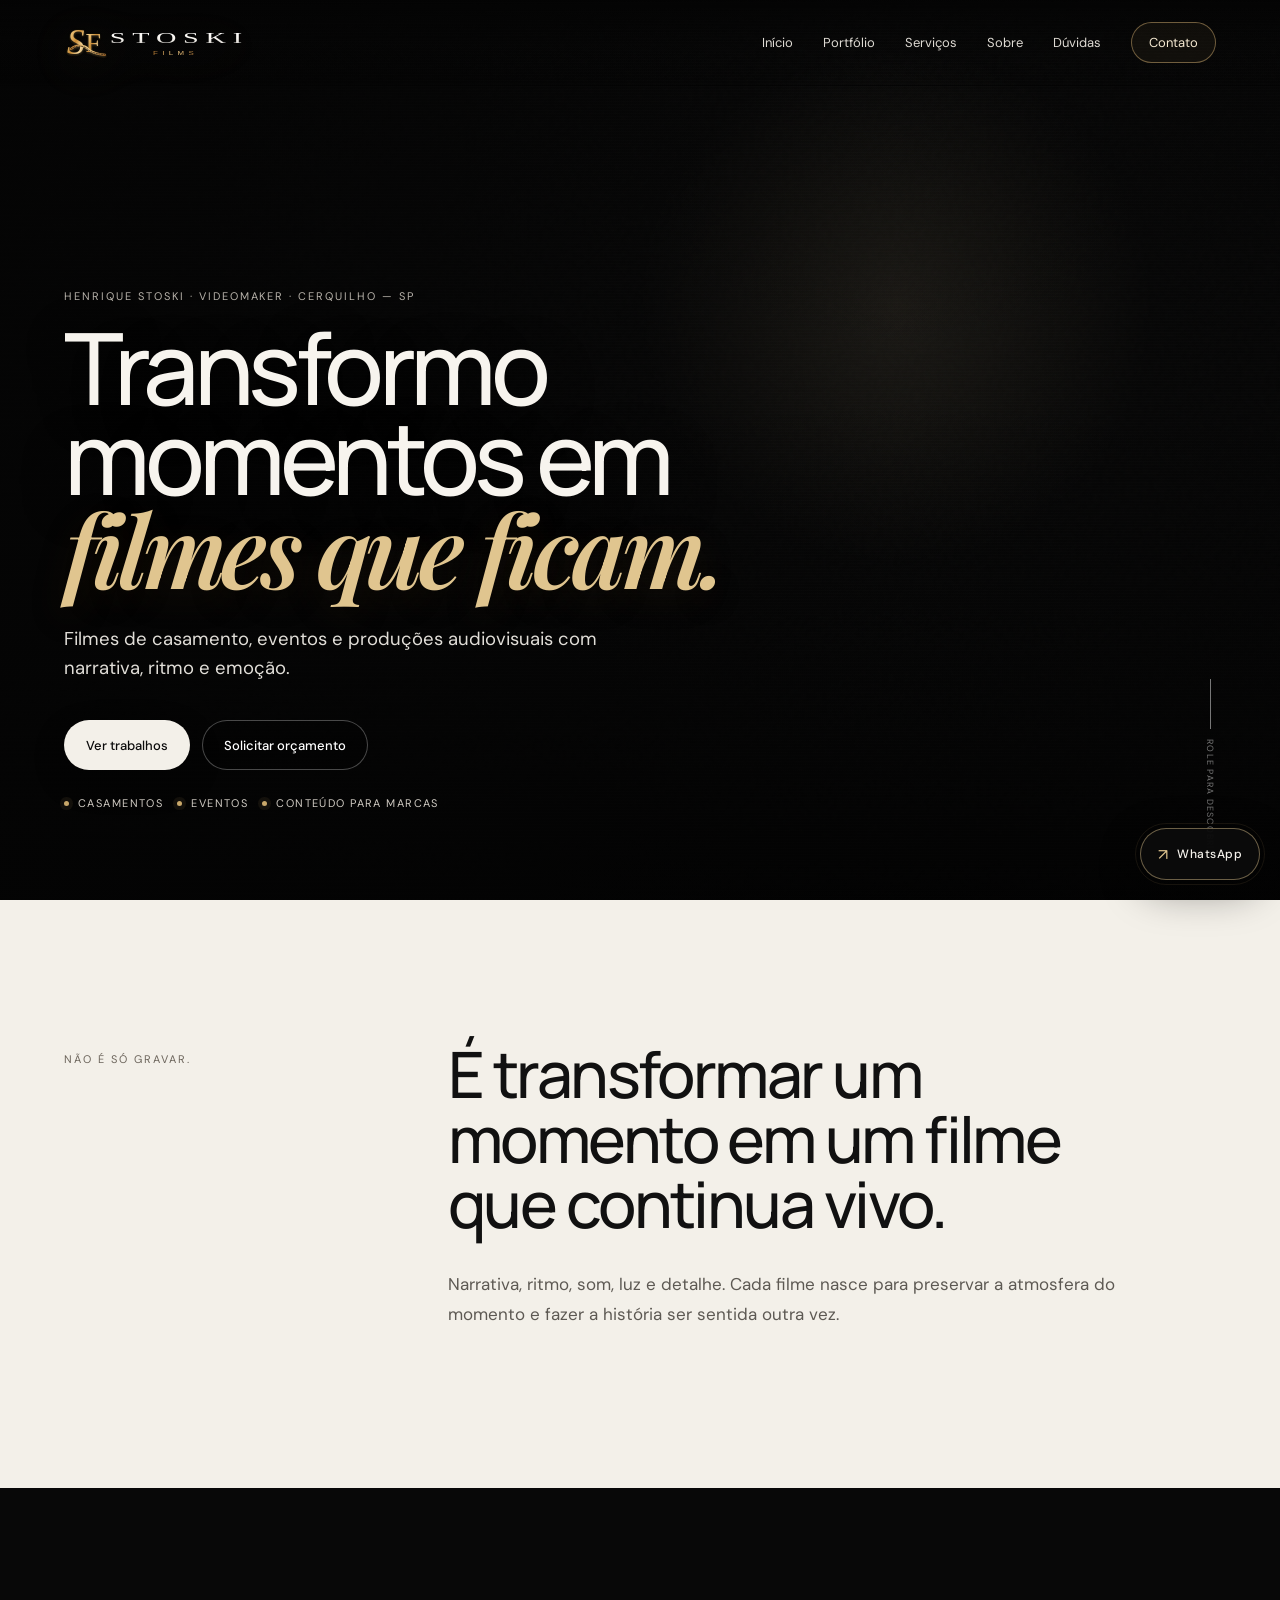
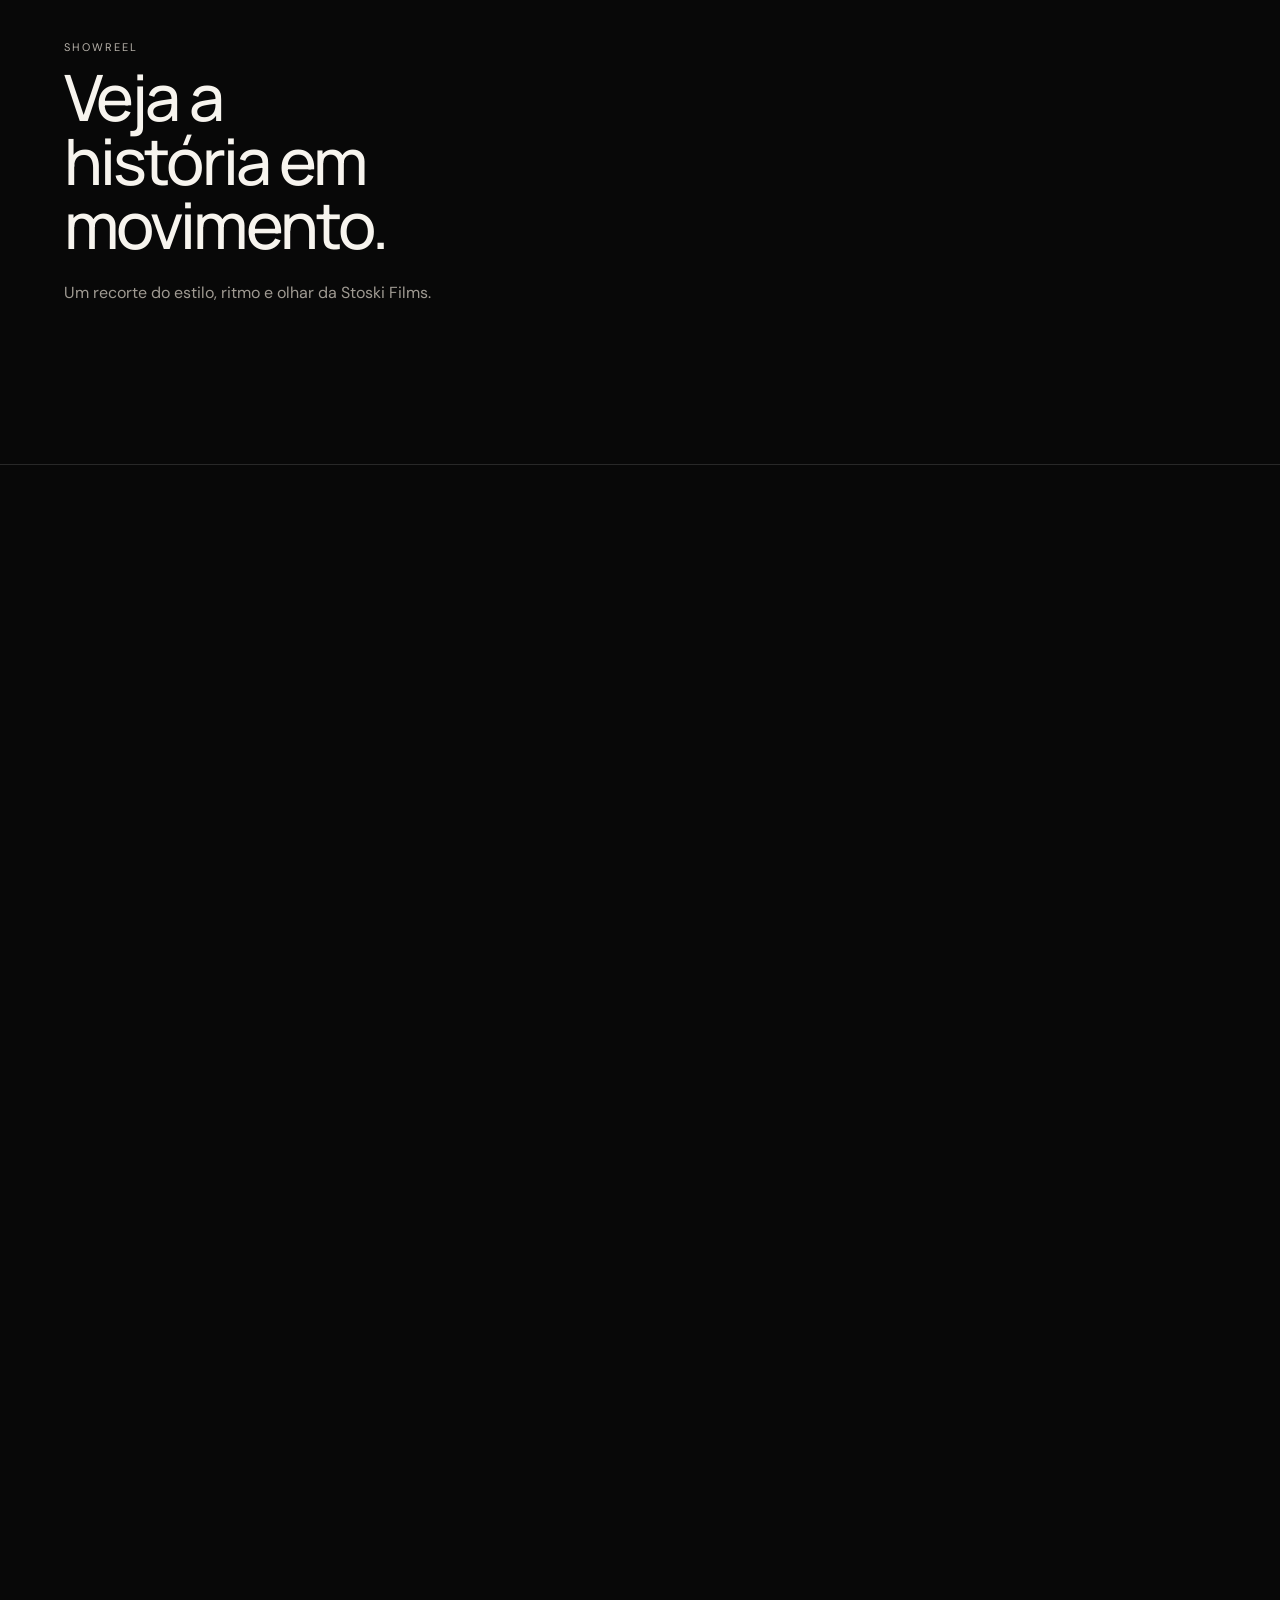
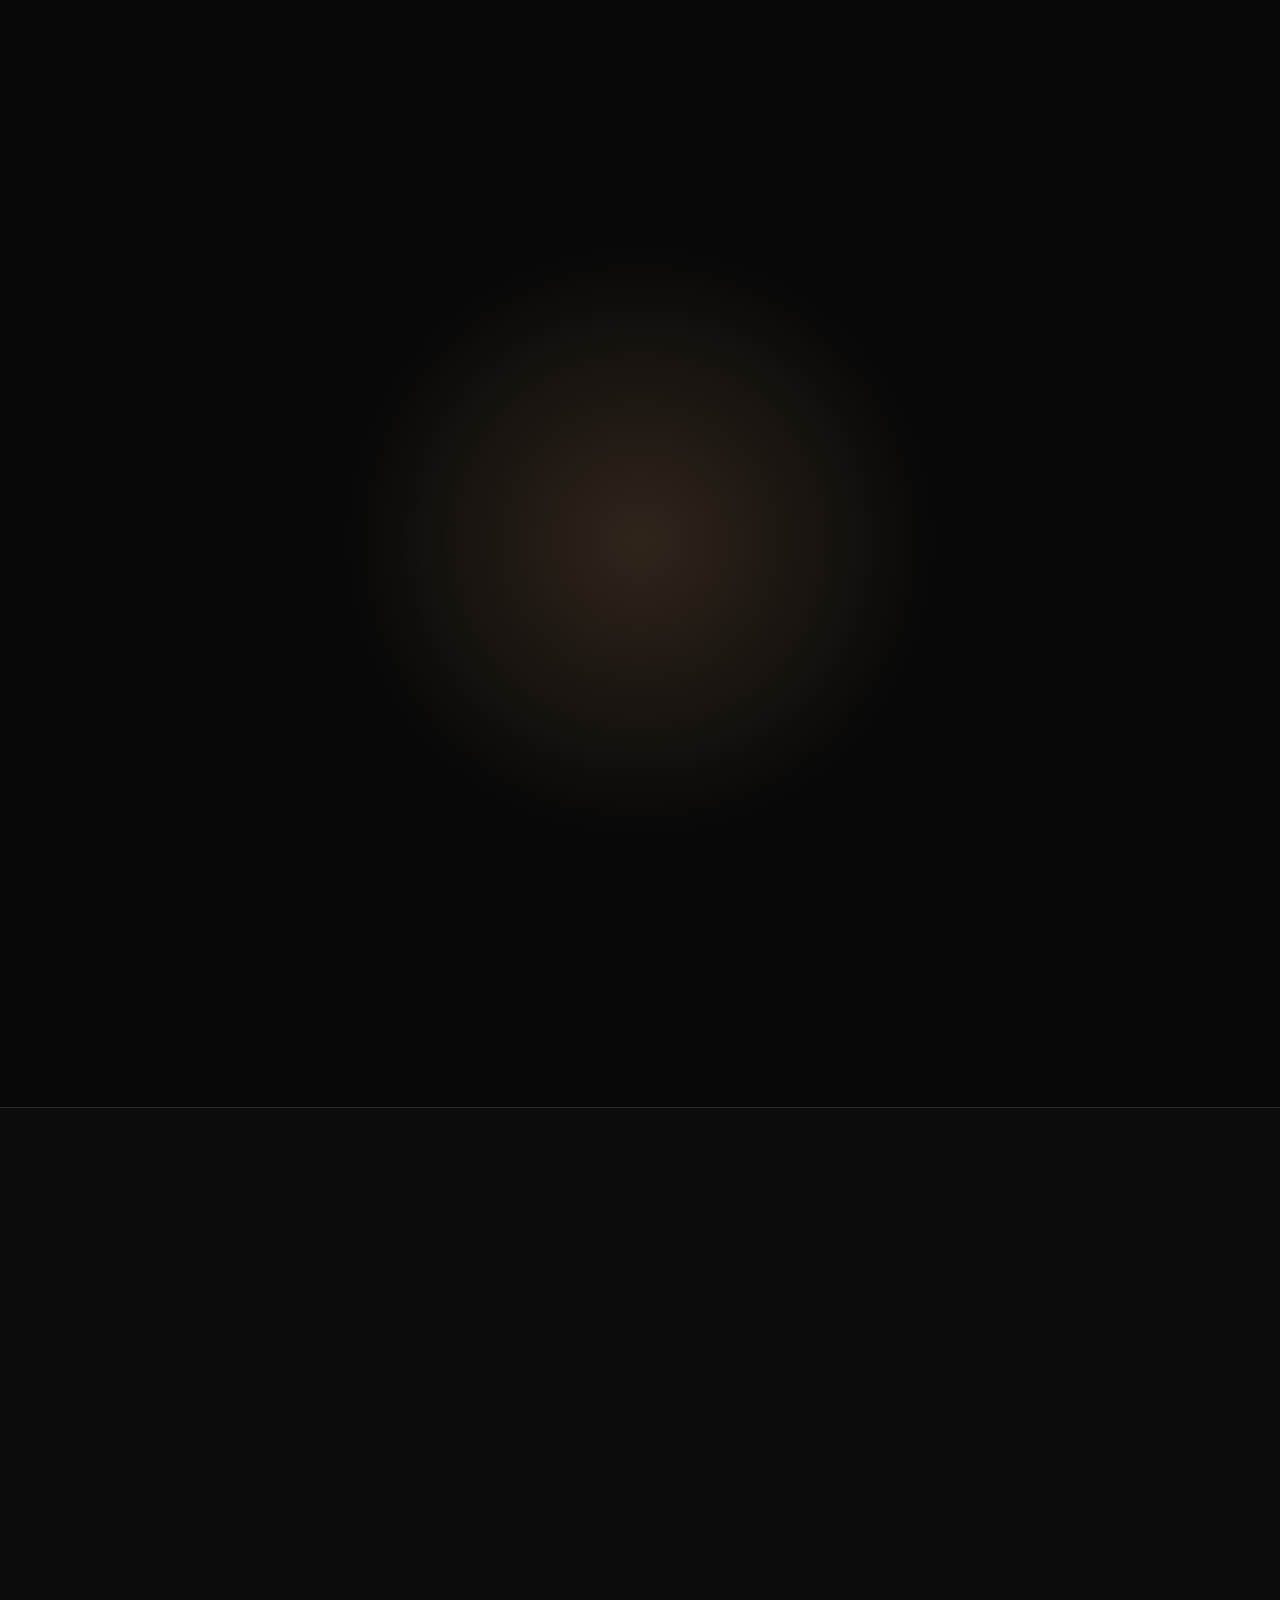
==== commit 301c2451: "Atualiza link do ADM para evitar cache antigo" ====
--- a/index.html
+++ b/index.html
@@ -300,7 +300,7 @@
 
   <footer class="site-footer">
     <div class="footer-brand"><img class="footer-logo" src="assets/stoski-logo.svg?v=20260830-logo" alt="Stoski Films" width="520" height="120"><span>Cerquilho · São Paulo</span></div>
-    <div class="footer-links"><a href="#trabalhos">Portfólio</a><a href="#servicos">Serviços</a><a href="#sobre">Sobre</a><a href="#faq">Dúvidas</a><a href="#orcamento">Contato</a><a href="https://api.whatsapp.com/send?phone=5515997411289" target="_blank" rel="noopener noreferrer">WhatsApp ↗</a><a href="https://www.instagram.com/stoski_films/" target="_blank" rel="noopener noreferrer">Instagram ↗</a><a href="admin.html" rel="nofollow">Painel ADM</a></div>
+    <div class="footer-links"><a href="#trabalhos">Portfólio</a><a href="#servicos">Serviços</a><a href="#sobre">Sobre</a><a href="#faq">Dúvidas</a><a href="#orcamento">Contato</a><a href="https://api.whatsapp.com/send?phone=5515997411289" target="_blank" rel="noopener noreferrer">WhatsApp ↗</a><a href="https://www.instagram.com/stoski_films/" target="_blank" rel="noopener noreferrer">Instagram ↗</a><a href="admin.html?v=20260902-video3" rel="nofollow">Painel ADM</a></div>
     <div class="footer-bottom"><span>© <span id="year"></span> Stoski Films.</span><span class="credit">Site por <a href="https://infotech-io.com.br" target="_blank" rel="noopener noreferrer">InfoTech.io</a></span></div>
   </footer>
 
--- a/css/polish.css
+++ b/css/polish.css
@@ -561,3 +561,101 @@
     background:rgba(16,16,16,.96);
   }
 }
+
+
+/* Featured showreel */
+.showreel{
+  max-width:calc(var(--max) + var(--pad)*2);
+  margin:auto;
+  display:grid;
+  grid-template-columns:minmax(0,.78fr) minmax(0,1.5fr);
+  gap:clamp(34px,6vw,90px);
+  align-items:center;
+  border-bottom:1px solid var(--line);
+}
+.showreel-copy h2{
+  margin:10px 0 22px;
+  font-family:"Manrope",sans-serif;
+  font-size:clamp(38px,5vw,72px);
+  line-height:1;
+  letter-spacing:-.045em;
+  font-weight:500;
+}
+.showreel-copy>p:not(.section-kicker){
+  color:#9f9a92;
+  line-height:1.75;
+  max-width:560px;
+}
+.showreel-card{
+  position:relative;
+  width:100%;
+  aspect-ratio:16/9;
+  padding:0;
+  border:1px solid rgba(255,255,255,.12);
+  background:#080808;
+  overflow:hidden;
+  cursor:pointer;
+  box-shadow:0 24px 80px rgba(0,0,0,.28);
+}
+.showreel-card[hidden]{display:none!important}
+.showreel-card img{
+  width:100%;
+  height:100%;
+  object-fit:cover;
+  transition:transform .7s var(--ease),filter .5s ease;
+  filter:saturate(.92) contrast(1.04) brightness(.92);
+}
+.showreel-overlay{
+  position:absolute;
+  inset:0;
+  background:
+    linear-gradient(to top,rgba(0,0,0,.72),rgba(0,0,0,.08) 58%),
+    radial-gradient(circle at 50% 50%,transparent 42%,rgba(0,0,0,.22));
+}
+.showreel-play-icon{
+  position:absolute;
+  left:50%;
+  top:50%;
+  width:76px;
+  height:76px;
+  transform:translate(-50%,-50%);
+  display:grid;
+  place-items:center;
+  border-radius:50%;
+  border:1px solid rgba(255,255,255,.34);
+  background:rgba(5,5,5,.45);
+  backdrop-filter:blur(12px);
+  -webkit-backdrop-filter:blur(12px);
+  color:#f1dcc0;
+  font-size:20px;
+  padding-left:4px;
+  box-shadow:0 12px 38px rgba(0,0,0,.28);
+  transition:transform .28s var(--ease),background .28s ease,border-color .28s ease;
+}
+.showreel-play-label{
+  position:absolute;
+  left:26px;
+  bottom:23px;
+  color:#f2eee7;
+  font-size:11px;
+  text-transform:uppercase;
+  letter-spacing:.14em;
+}
+.showreel-card:hover img,
+.showreel-card:focus-visible img{transform:scale(1.025);filter:saturate(1) contrast(1.04) brightness(.96)}
+.showreel-card:hover .showreel-play-icon,
+.showreel-card:focus-visible .showreel-play-icon{
+  transform:translate(-50%,-50%) scale(1.08);
+  background:rgba(199,166,107,.22);
+  border-color:rgba(224,197,143,.75);
+}
+.showreel-card:focus-visible{outline:2px solid var(--accent-light);outline-offset:4px}
+
+@media(max-width:850px){
+  .showreel{grid-template-columns:1fr}
+  .showreel-copy{max-width:700px}
+}
+@media(max-width:560px){
+  .showreel-play-icon{width:62px;height:62px;font-size:17px}
+  .showreel-play-label{left:18px;bottom:16px;font-size:9px}
+}
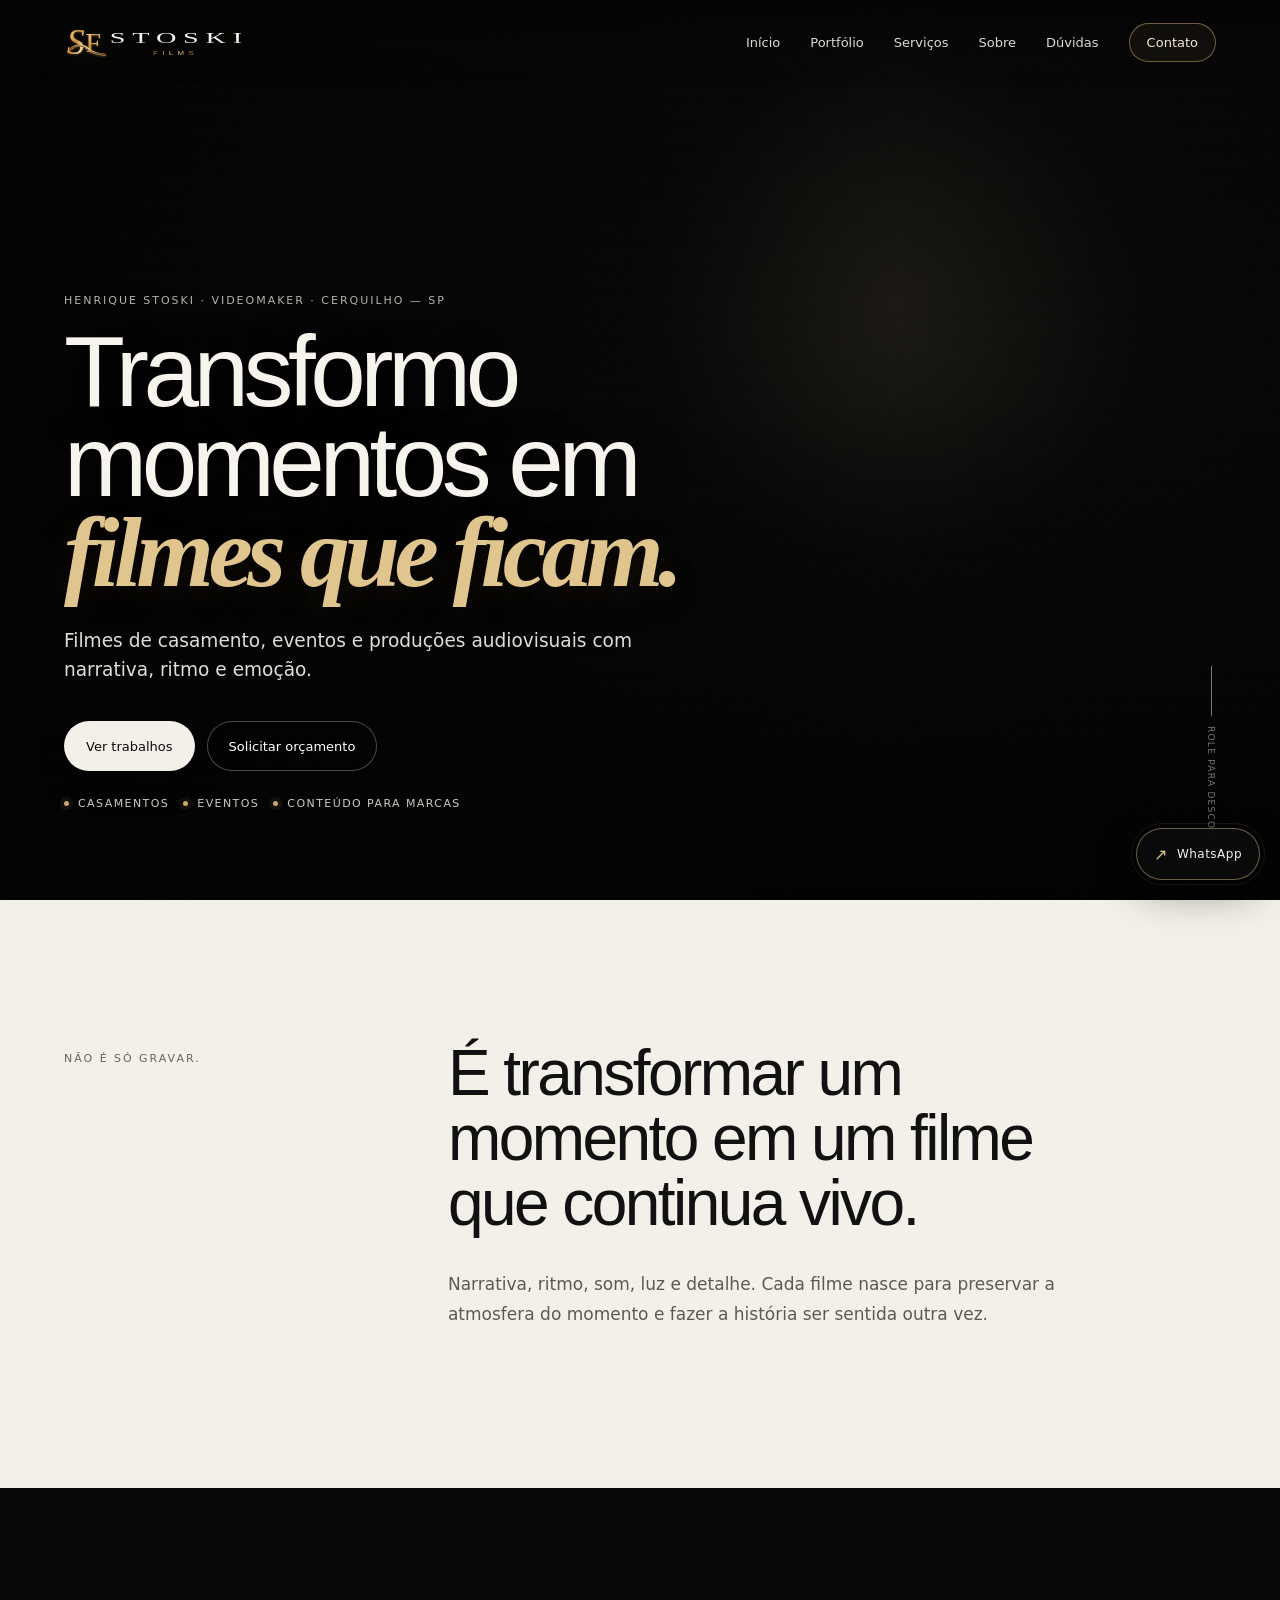
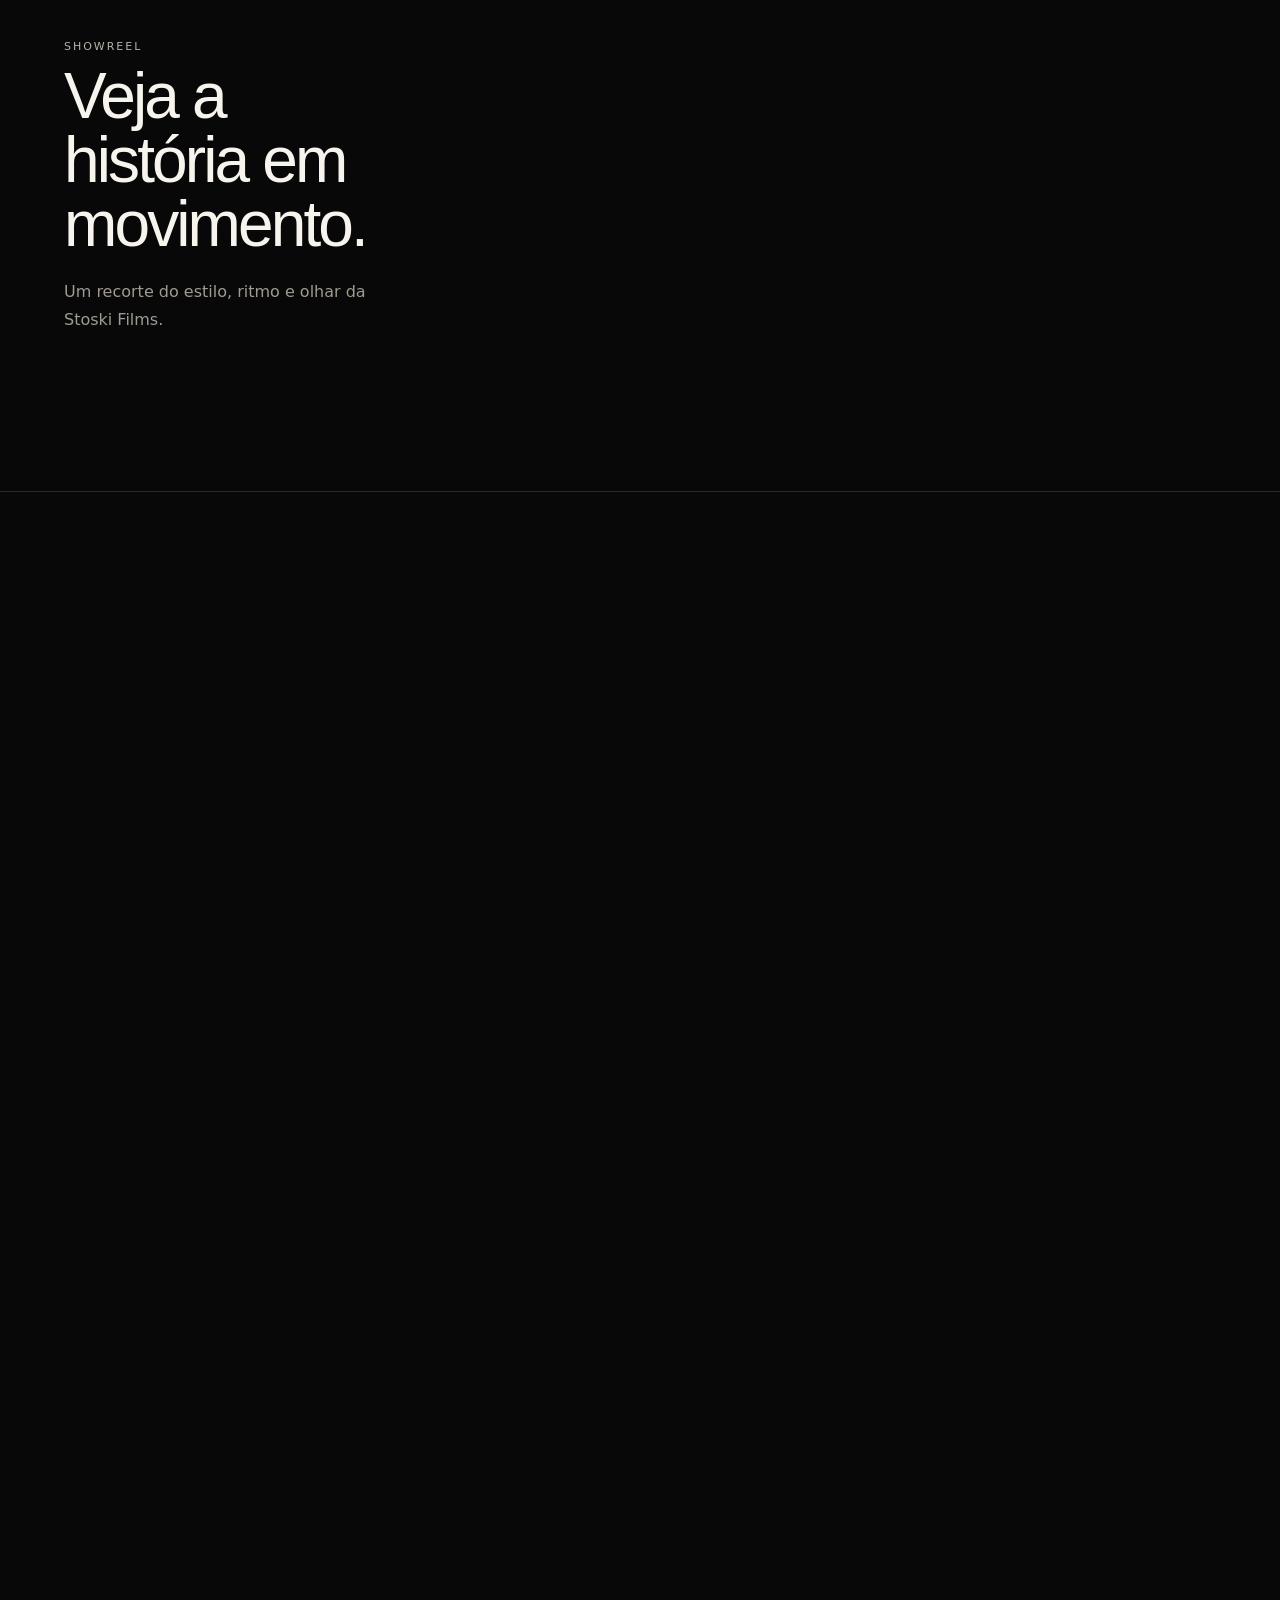
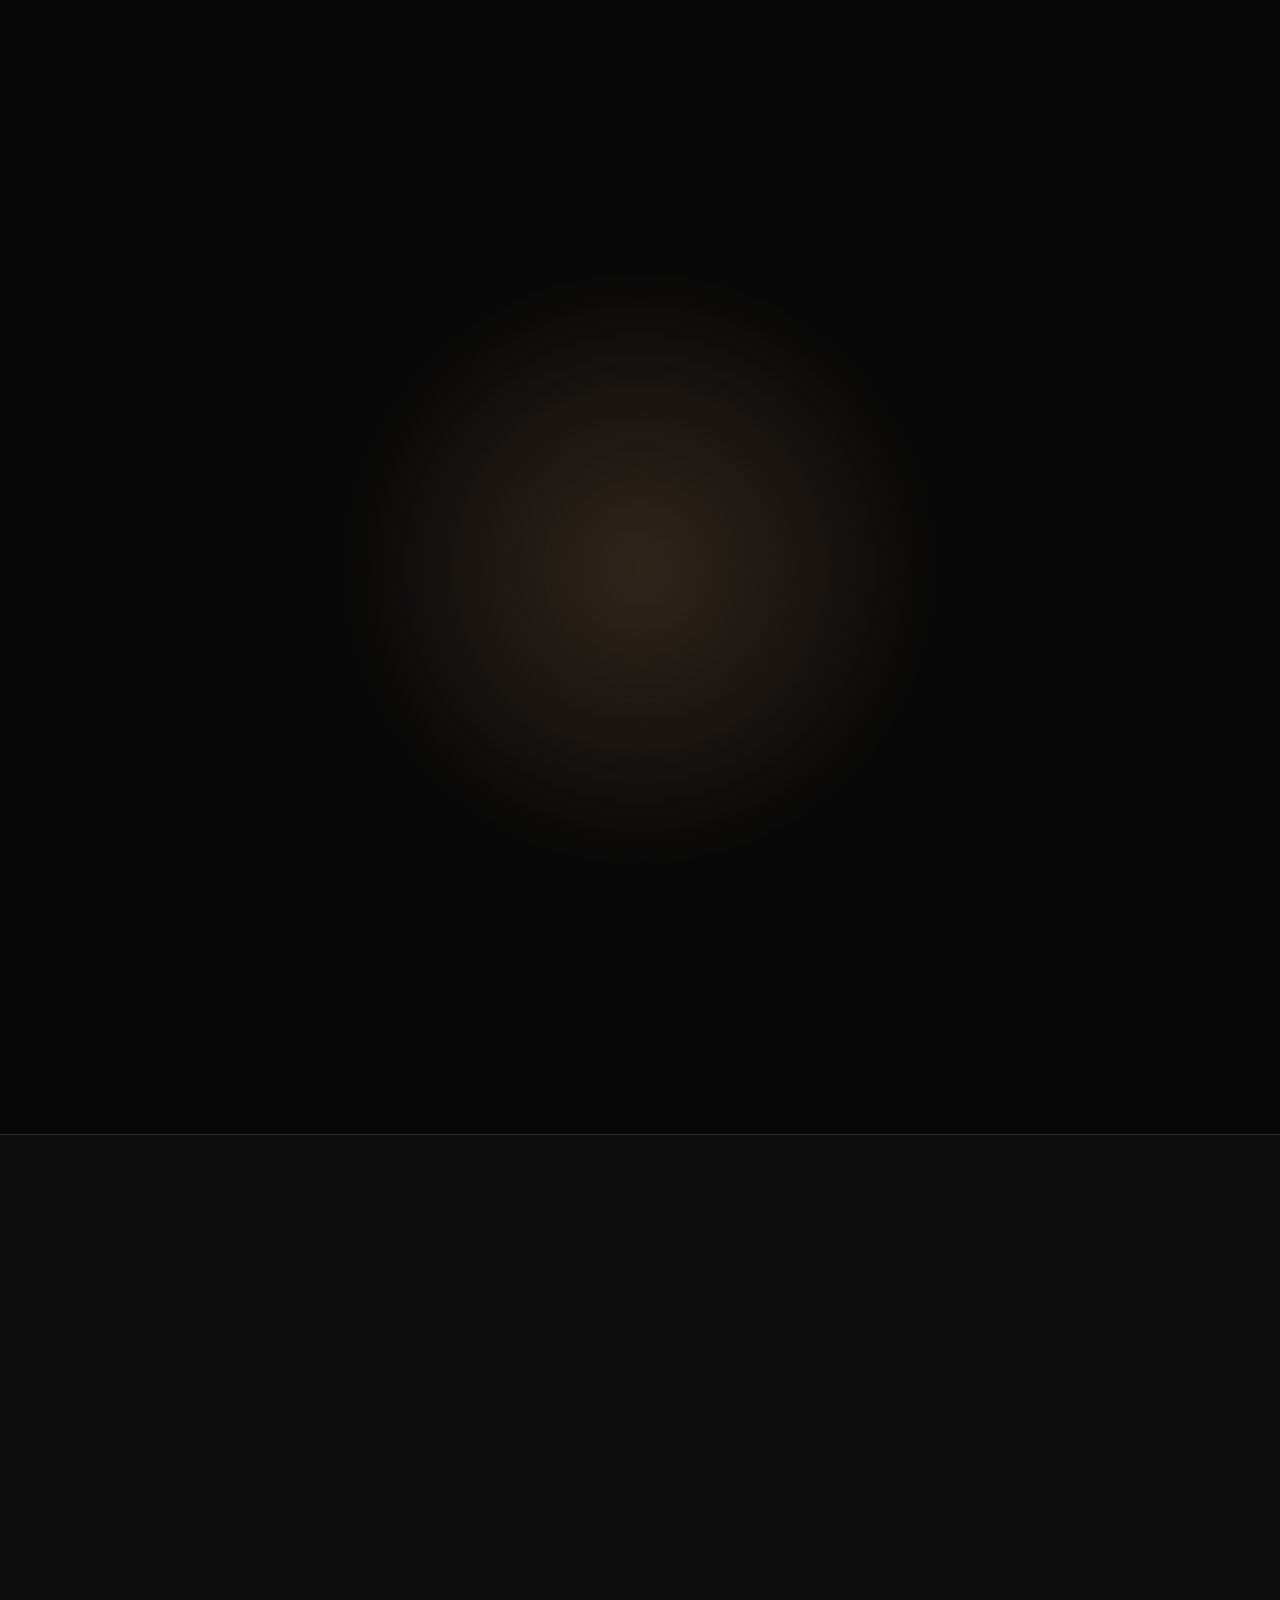
==== commit 44763066: "Finaliza segurança, cache e acabamento público" ====
--- a/index.html
+++ b/index.html
@@ -4,6 +4,8 @@
   <meta charset="utf-8">
   <meta name="viewport" content="width=device-width,initial-scale=1,viewport-fit=cover">
   <meta name="theme-color" content="#0a0a0a">
+  <meta http-equiv="Content-Security-Policy" content="default-src 'self'; base-uri 'self'; object-src 'none'; script-src 'self' 'unsafe-inline' https://cdn.jsdelivr.net; style-src 'self' 'unsafe-inline' https://fonts.googleapis.com; font-src 'self' data: https://fonts.gstatic.com; img-src 'self' data: blob: https:; connect-src 'self' https://yncspxfsvlqdnodlsosb.supabase.co; media-src 'self' blob: https:; frame-src https://www.youtube-nocookie.com https://www.youtube.com https://player.vimeo.com; form-action 'self'; upgrade-insecure-requests">
+  <meta name="referrer" content="strict-origin-when-cross-origin">
   <meta name="color-scheme" content="dark">
   <meta name="description" content="Stoski Films — filmagem, edição e produção de vídeos em Cerquilho e região. Filmes de casamento, eventos e conteúdo audiovisual por Henrique Stoski.">
   <meta name="robots" content="index,follow,max-image-preview:large">
@@ -25,12 +27,13 @@
   <link rel="canonical" href="https://lucasjanoca.github.io/stoski2026/">
   <link rel="icon" href="assets/favicon.svg?v=20260830-logo" type="image/svg+xml">
   <link rel="manifest" href="site.webmanifest">
+  <link rel="preconnect" href="https://yncspxfsvlqdnodlsosb.supabase.co" crossorigin>
   <link rel="preconnect" href="https://fonts.googleapis.com">
   <link rel="preconnect" href="https://fonts.gstatic.com" crossorigin>
   <link rel="preload" as="image" href="assets/media/hero-casamento.webp" type="image/webp" fetchpriority="high">
-  <link rel="stylesheet" href="css/styles.css?v=20260902-video3">
-  <link rel="stylesheet" href="css/extra.css?v=20260902-video3">
-  <link rel="stylesheet" href="css/polish.css?v=20260902-video3">
+  <link rel="stylesheet" href="css/styles.css?v=20260902-final1">
+  <link rel="stylesheet" href="css/extra.css?v=20260902-final1">
+  <link rel="stylesheet" href="css/polish.css?v=20260902-final1">
 
   <script type="application/ld+json">
   {
@@ -113,7 +116,7 @@
       </div>
     </section>
 
-    <section class="showreel section-pad" id="showreel" aria-labelledby="showreel-title">
+    <section class="showreel section-pad" id="showreel" hidden aria-labelledby="showreel-title">
       <div class="showreel-copy reveal">
         <p class="section-kicker" id="showreel-kicker">Showreel</p>
         <h2 id="showreel-title">Veja a história em movimento.</h2>
@@ -300,7 +303,7 @@
 
   <footer class="site-footer">
     <div class="footer-brand"><img class="footer-logo" src="assets/stoski-logo.svg?v=20260830-logo" alt="Stoski Films" width="520" height="120"><span>Cerquilho · São Paulo</span></div>
-    <div class="footer-links"><a href="#trabalhos">Portfólio</a><a href="#servicos">Serviços</a><a href="#sobre">Sobre</a><a href="#faq">Dúvidas</a><a href="#orcamento">Contato</a><a href="https://api.whatsapp.com/send?phone=5515997411289" target="_blank" rel="noopener noreferrer">WhatsApp ↗</a><a href="https://www.instagram.com/stoski_films/" target="_blank" rel="noopener noreferrer">Instagram ↗</a><a href="admin.html?v=20260902-video3" rel="nofollow">Painel ADM</a></div>
+    <div class="footer-links"><a href="#trabalhos">Portfólio</a><a href="#servicos">Serviços</a><a href="#sobre">Sobre</a><a href="#faq">Dúvidas</a><a href="#orcamento">Contato</a><a href="https://api.whatsapp.com/send?phone=5515997411289" target="_blank" rel="noopener noreferrer">WhatsApp ↗</a><a href="https://www.instagram.com/stoski_films/" target="_blank" rel="noopener noreferrer">Instagram ↗</a></div>
     <div class="footer-bottom"><span>© <span id="year"></span> Stoski Films.</span><span class="credit">Site por <a href="https://infotech-io.com.br" target="_blank" rel="noopener noreferrer">InfoTech.io</a></span></div>
   </footer>
 
@@ -309,7 +312,7 @@
   </a>
 
   <script src="https://cdn.jsdelivr.net/npm/@supabase/supabase-js@2" defer></script>
-  <script src="js/cms.js?v=20260902-video3" defer></script>
-  <script src="js/main.js?v=20260902-video3" defer></script>
+  <script src="js/cms.js?v=20260902-final1" defer></script>
+  <script src="js/main.js?v=20260902-final1" defer></script>
 </body>
 </html>
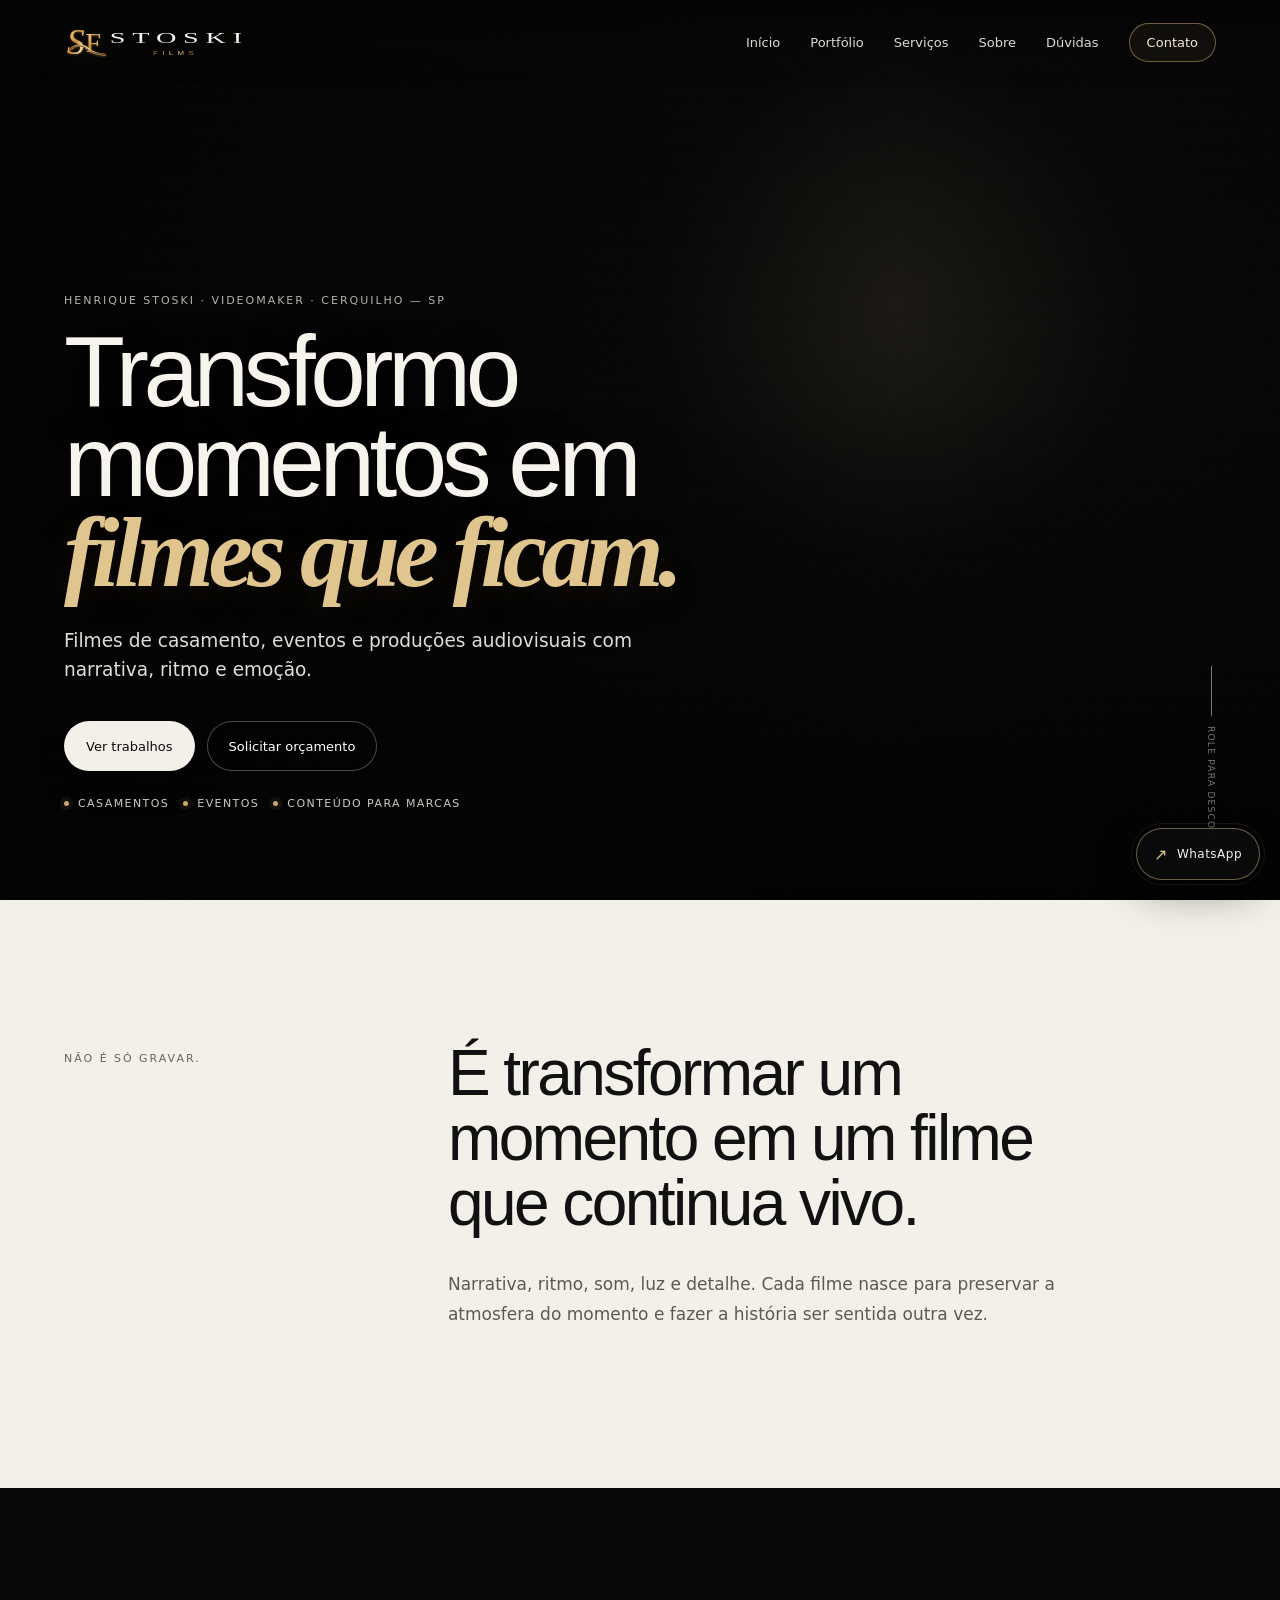
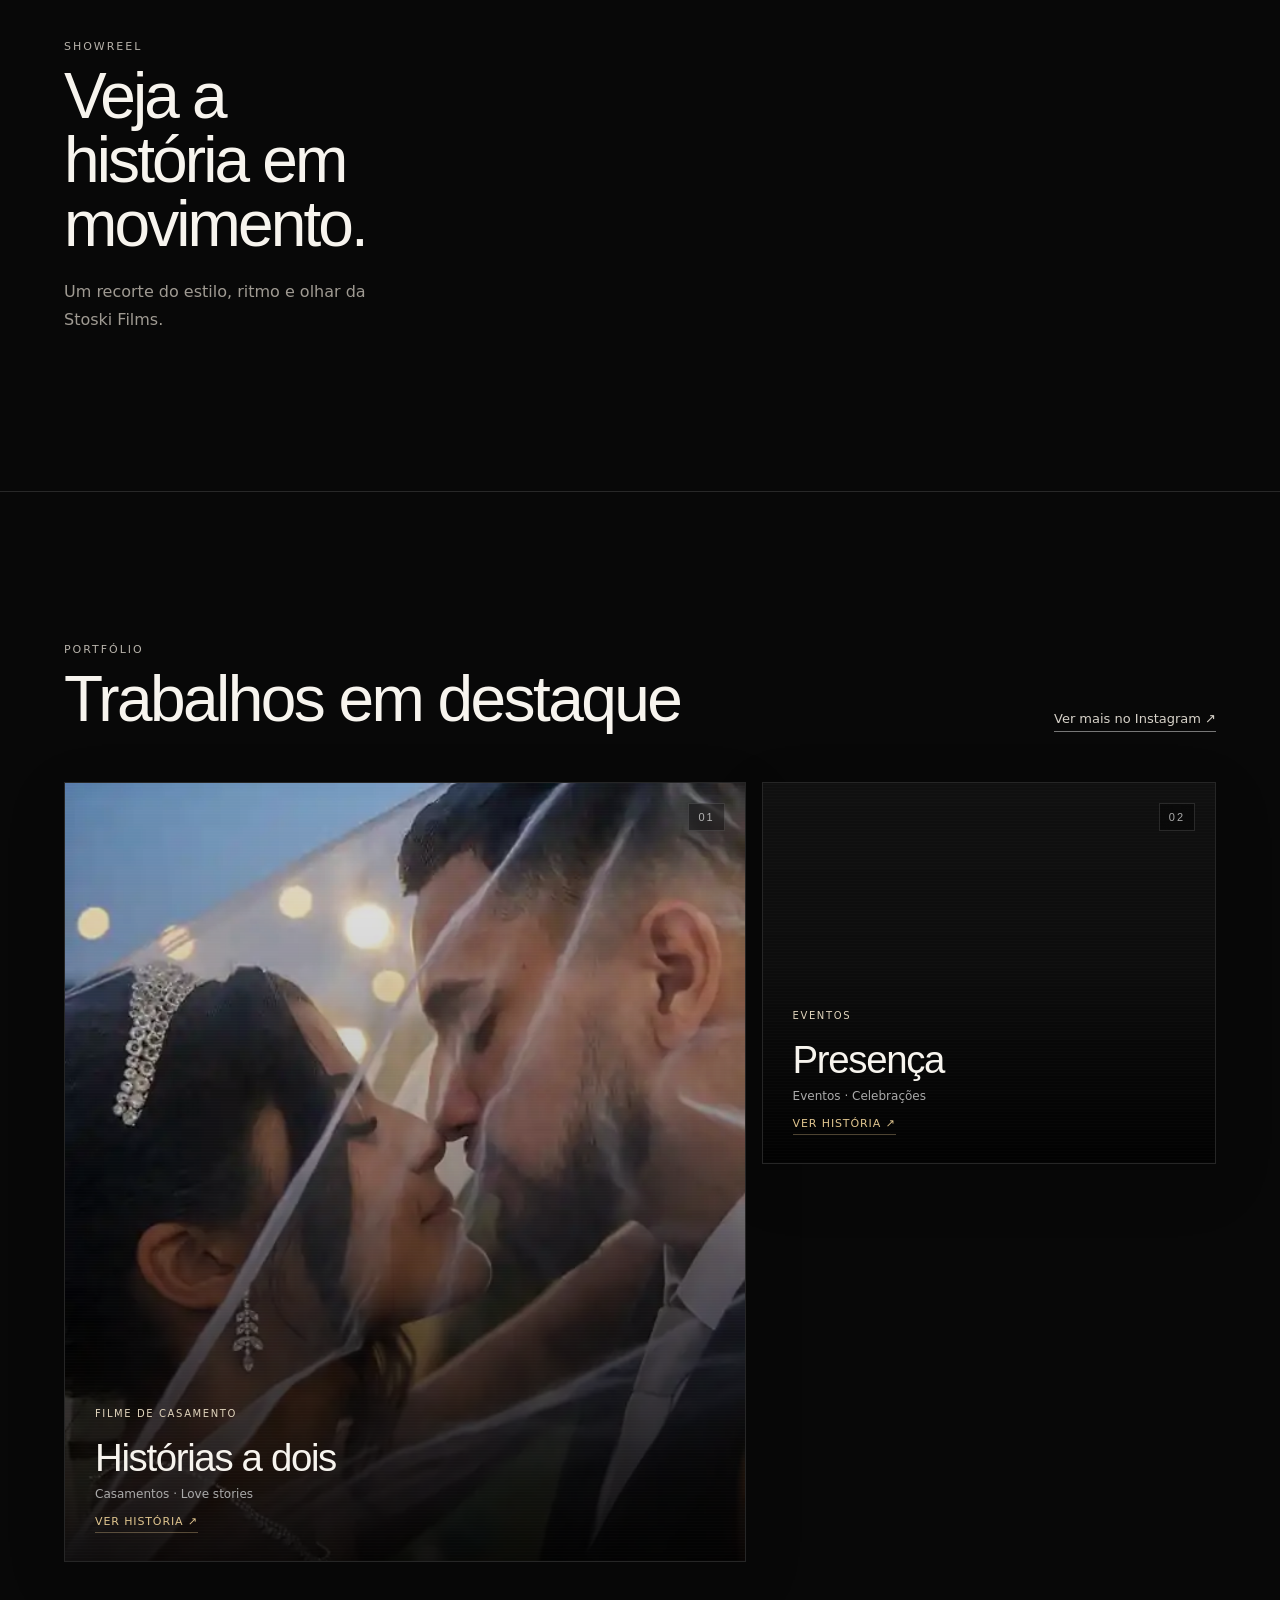
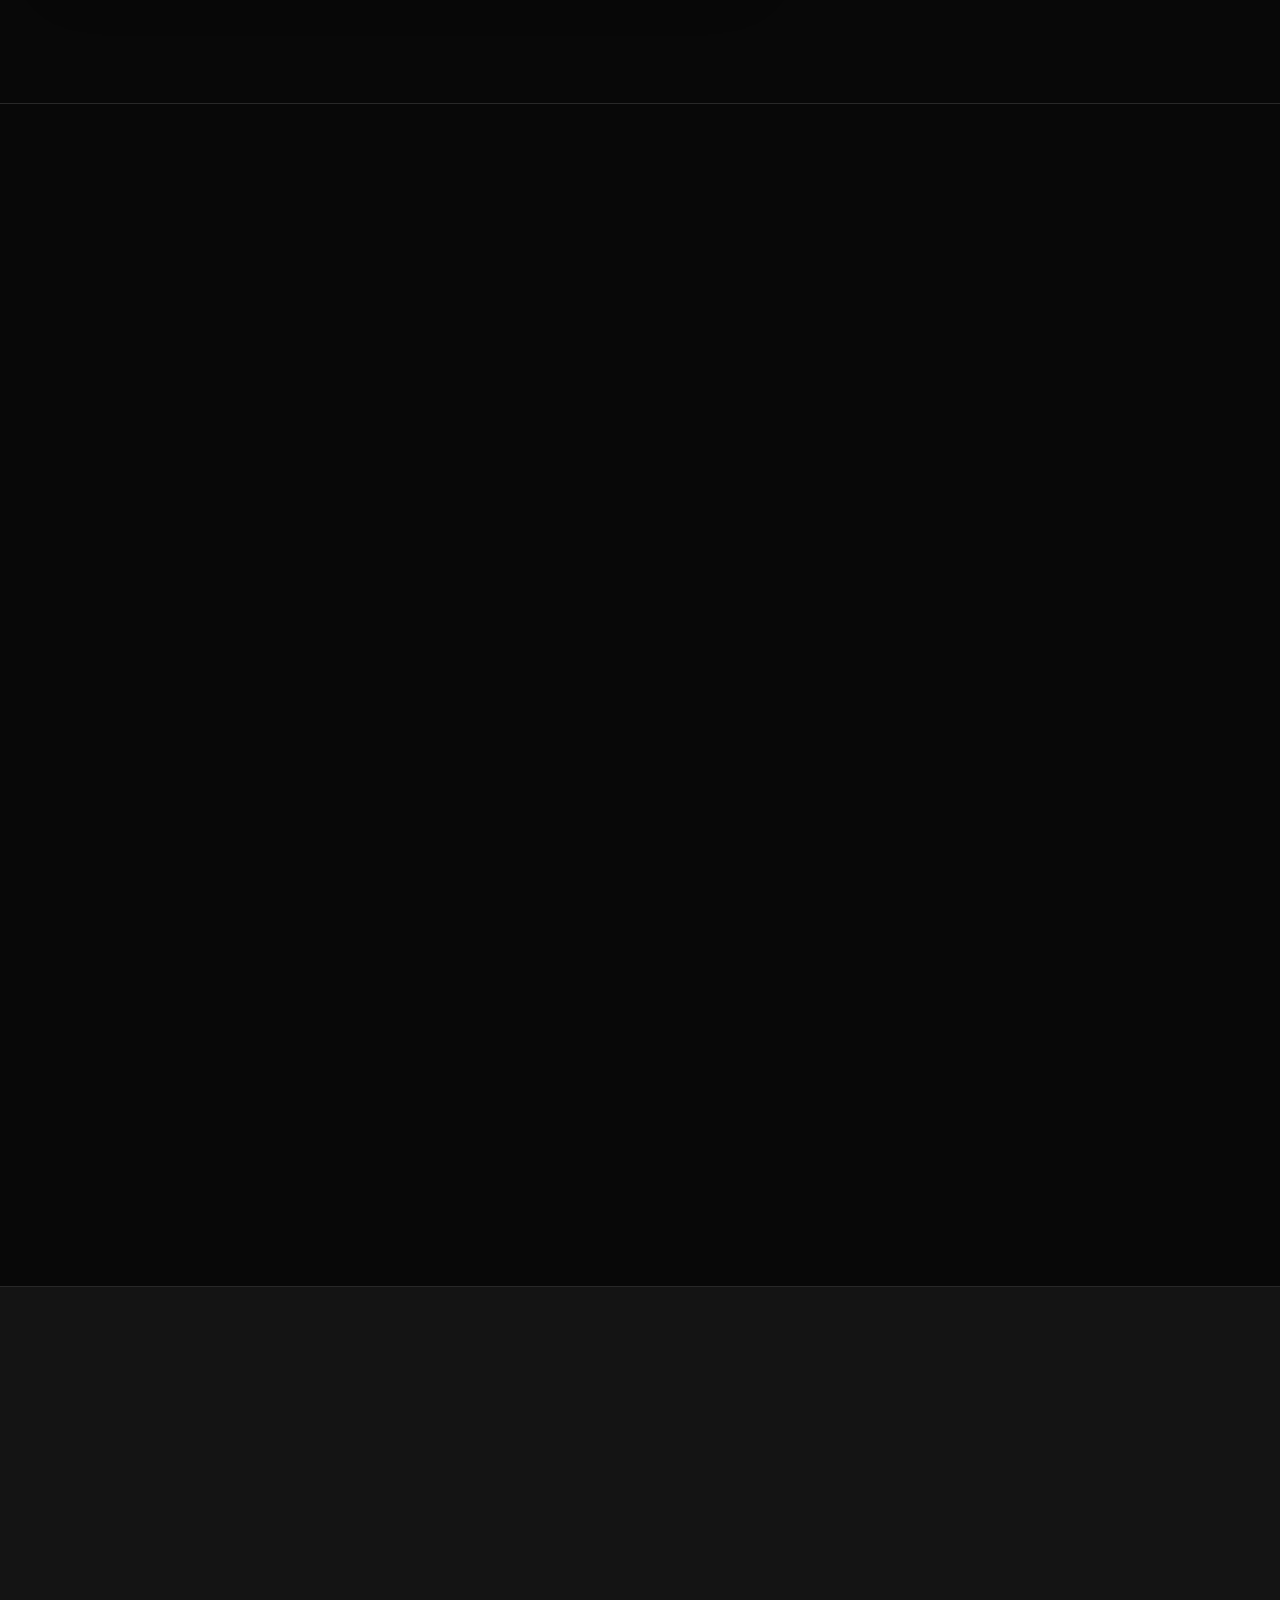
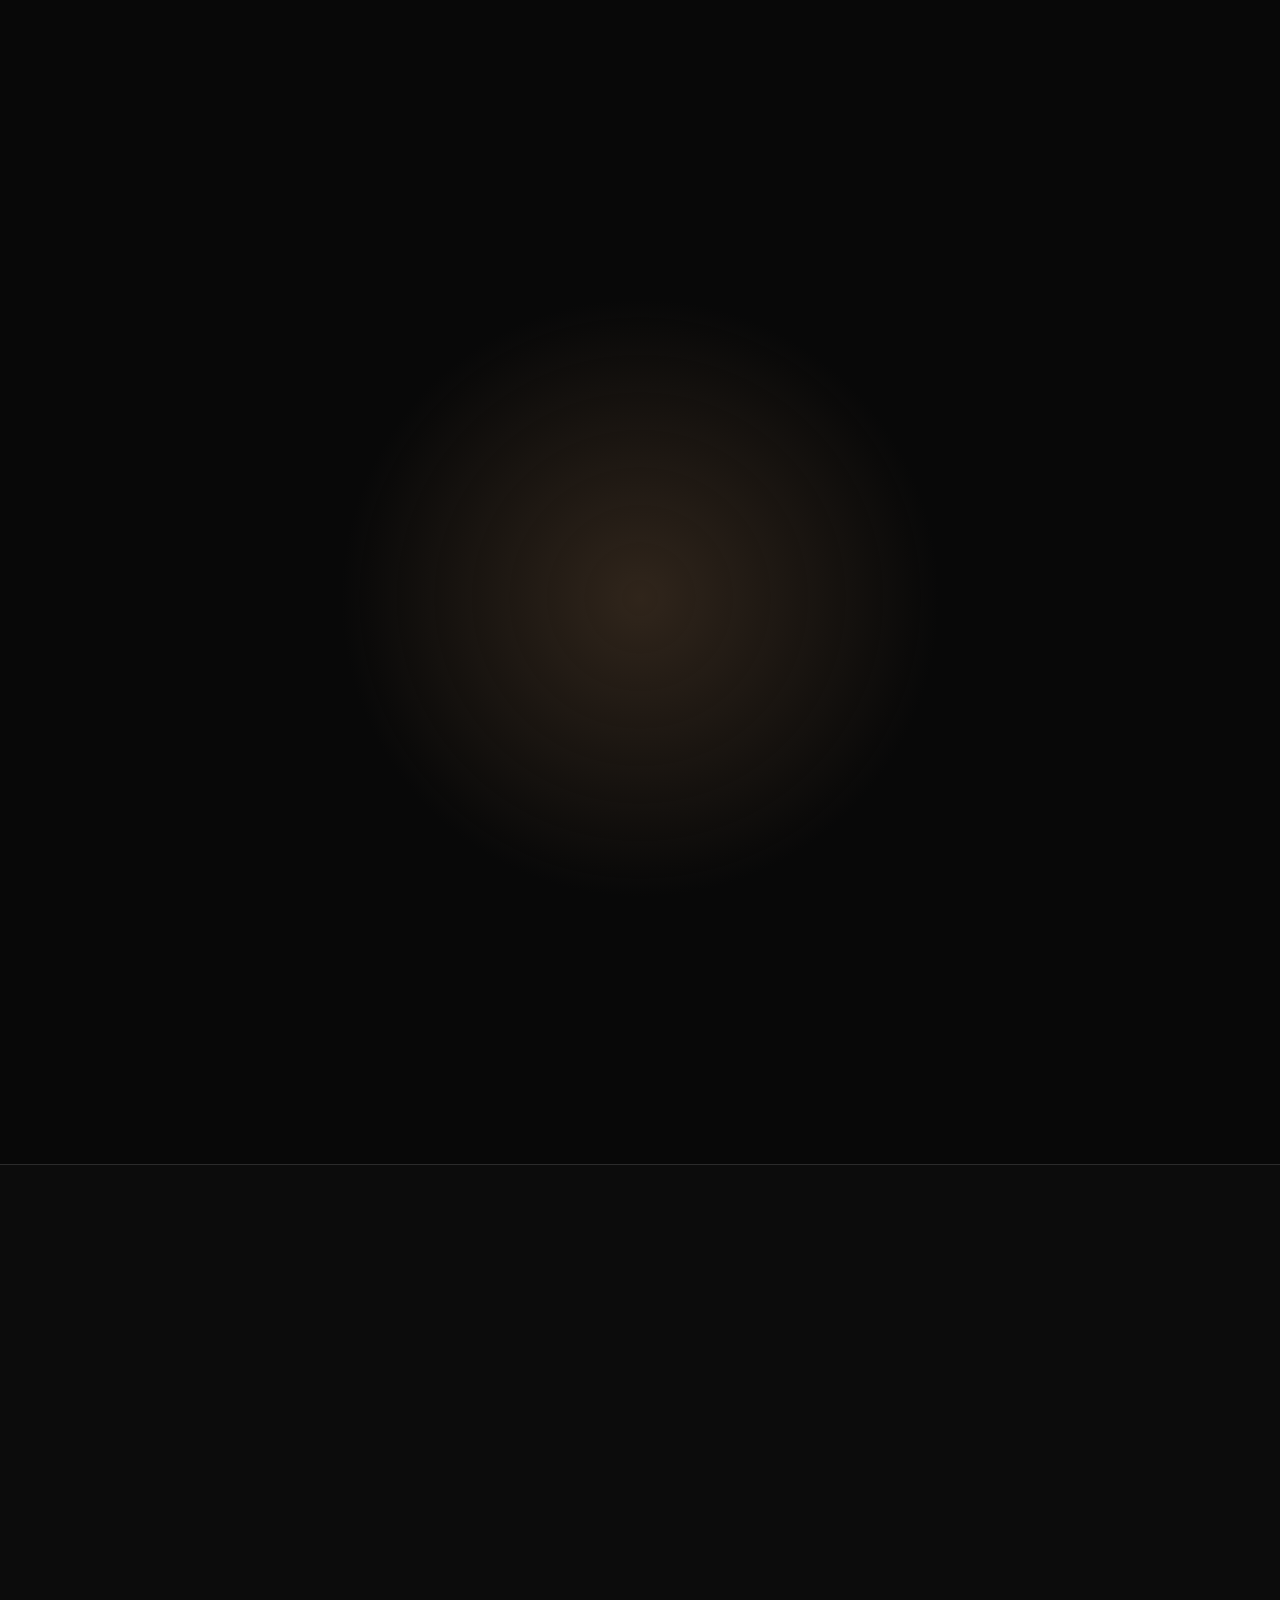
==== commit 1daca1d7: "Atualiza cache da versão final pública" ====
--- a/index.html
+++ b/index.html
@@ -31,9 +31,9 @@
   <link rel="preconnect" href="https://fonts.googleapis.com">
   <link rel="preconnect" href="https://fonts.gstatic.com" crossorigin>
   <link rel="preload" as="image" href="assets/media/hero-casamento.webp" type="image/webp" fetchpriority="high">
-  <link rel="stylesheet" href="css/styles.css?v=20260902-final1">
-  <link rel="stylesheet" href="css/extra.css?v=20260902-final1">
-  <link rel="stylesheet" href="css/polish.css?v=20260902-final1">
+  <link rel="stylesheet" href="css/styles.css?v=20260902-final2">
+  <link rel="stylesheet" href="css/extra.css?v=20260902-final2">
+  <link rel="stylesheet" href="css/polish.css?v=20260902-final2">
 
   <script type="application/ld+json">
   {
@@ -312,7 +312,7 @@
   </a>
 
   <script src="https://cdn.jsdelivr.net/npm/@supabase/supabase-js@2" defer></script>
-  <script src="js/cms.js?v=20260902-final1" defer></script>
-  <script src="js/main.js?v=20260902-final1" defer></script>
+  <script src="js/cms.js?v=20260902-final2" defer></script>
+  <script src="js/main.js?v=20260902-final2" defer></script>
 </body>
 </html>
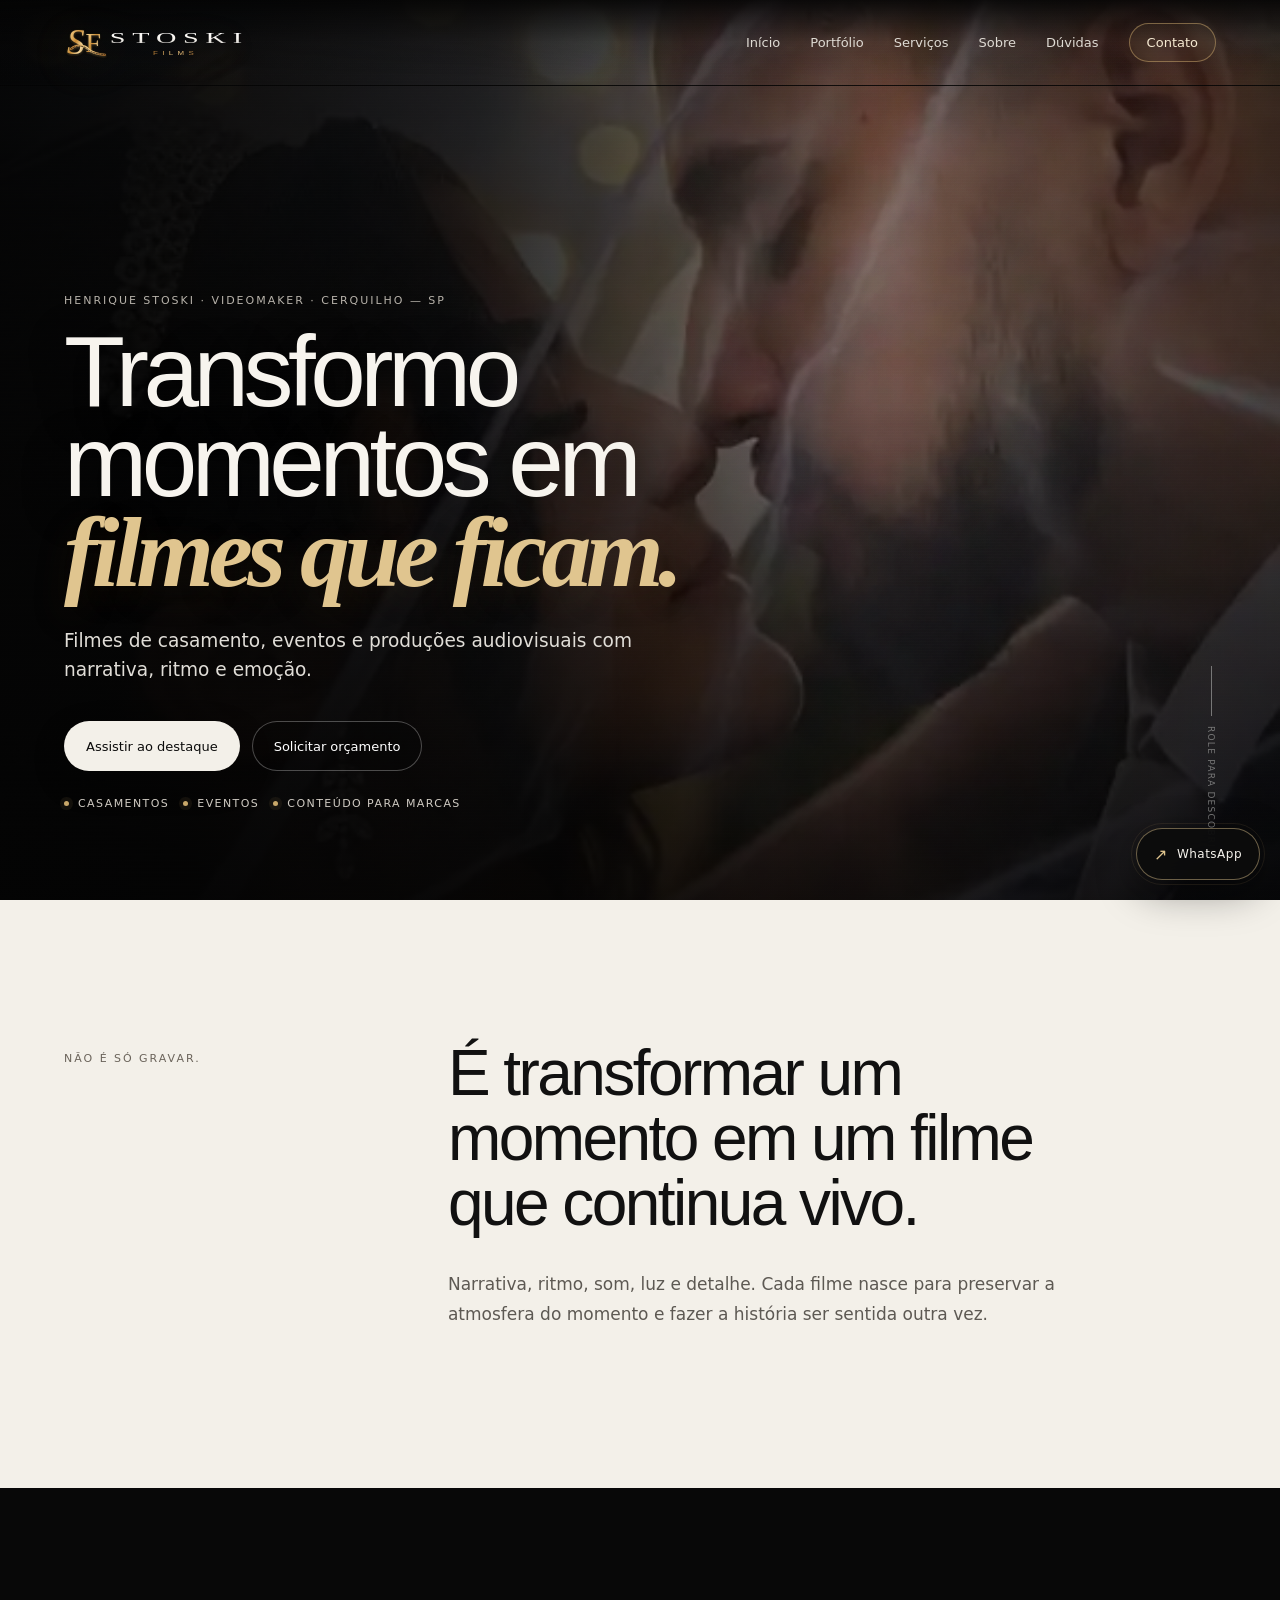
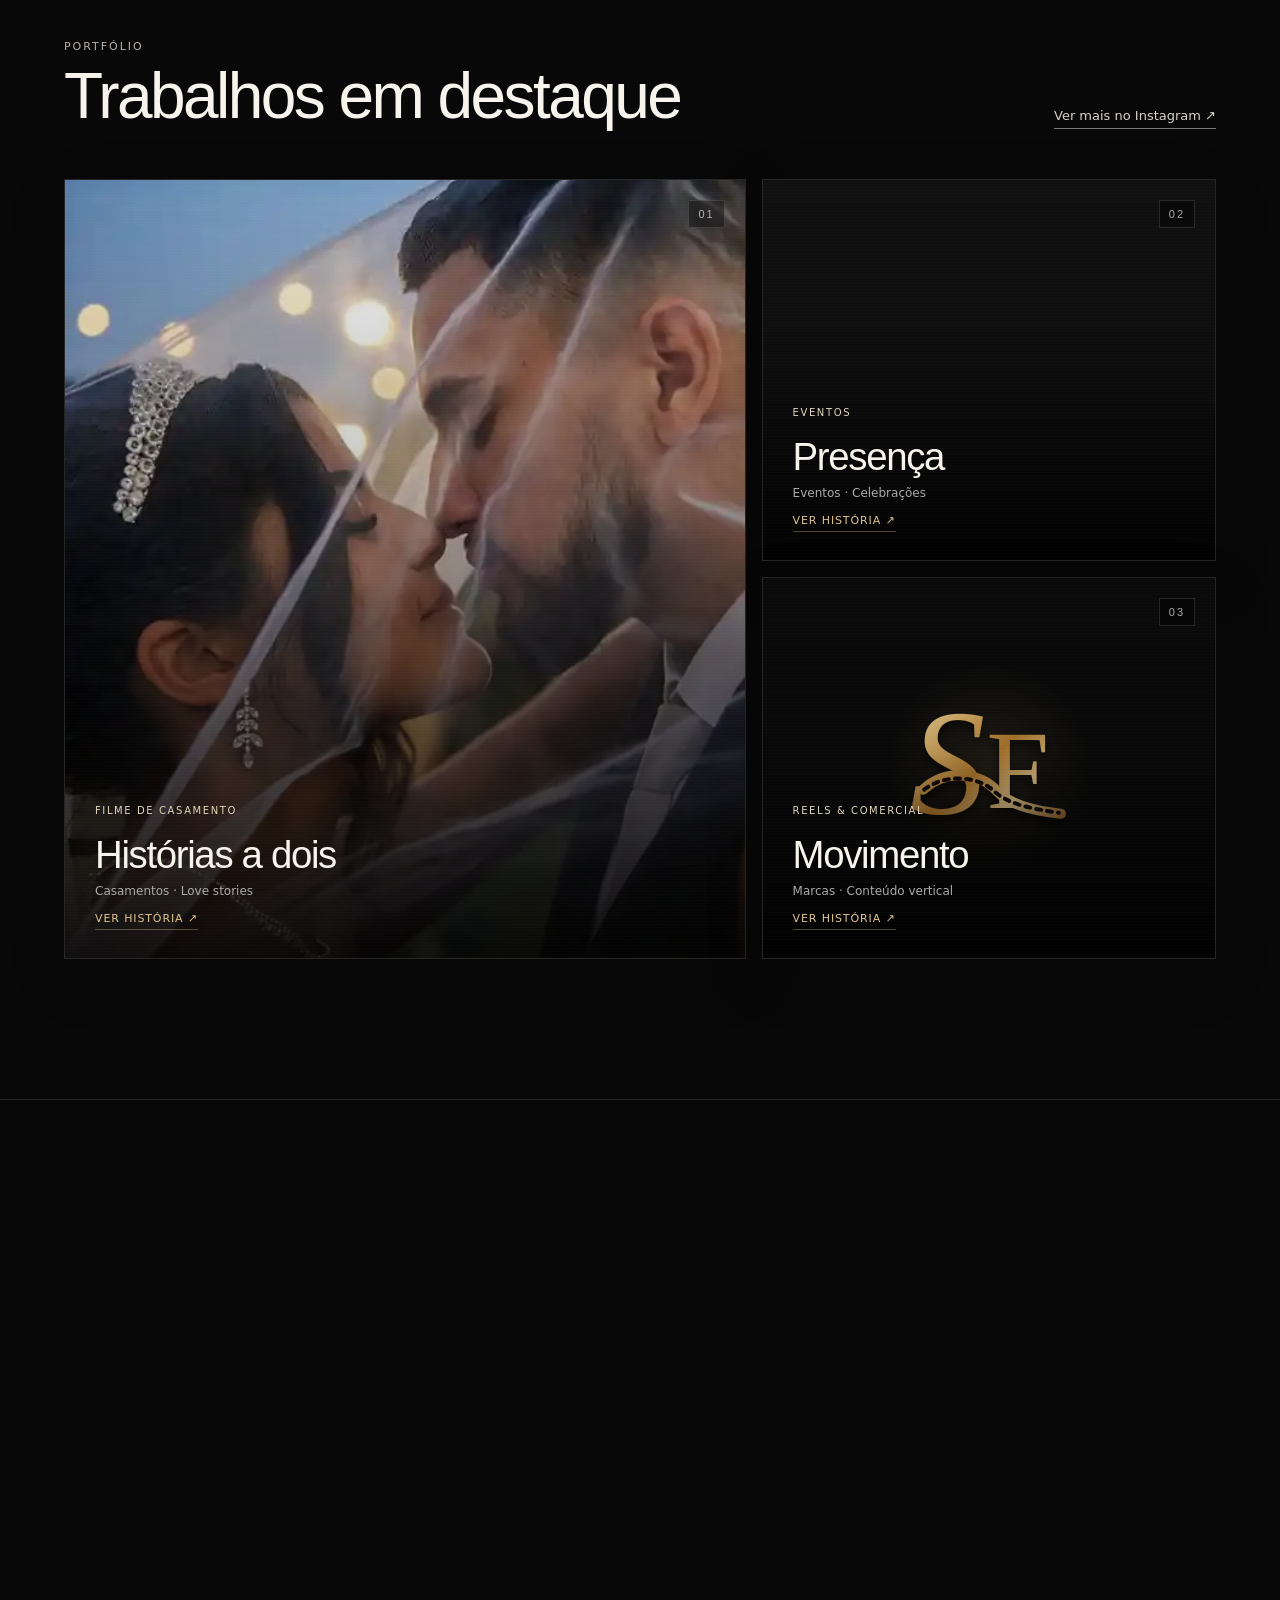
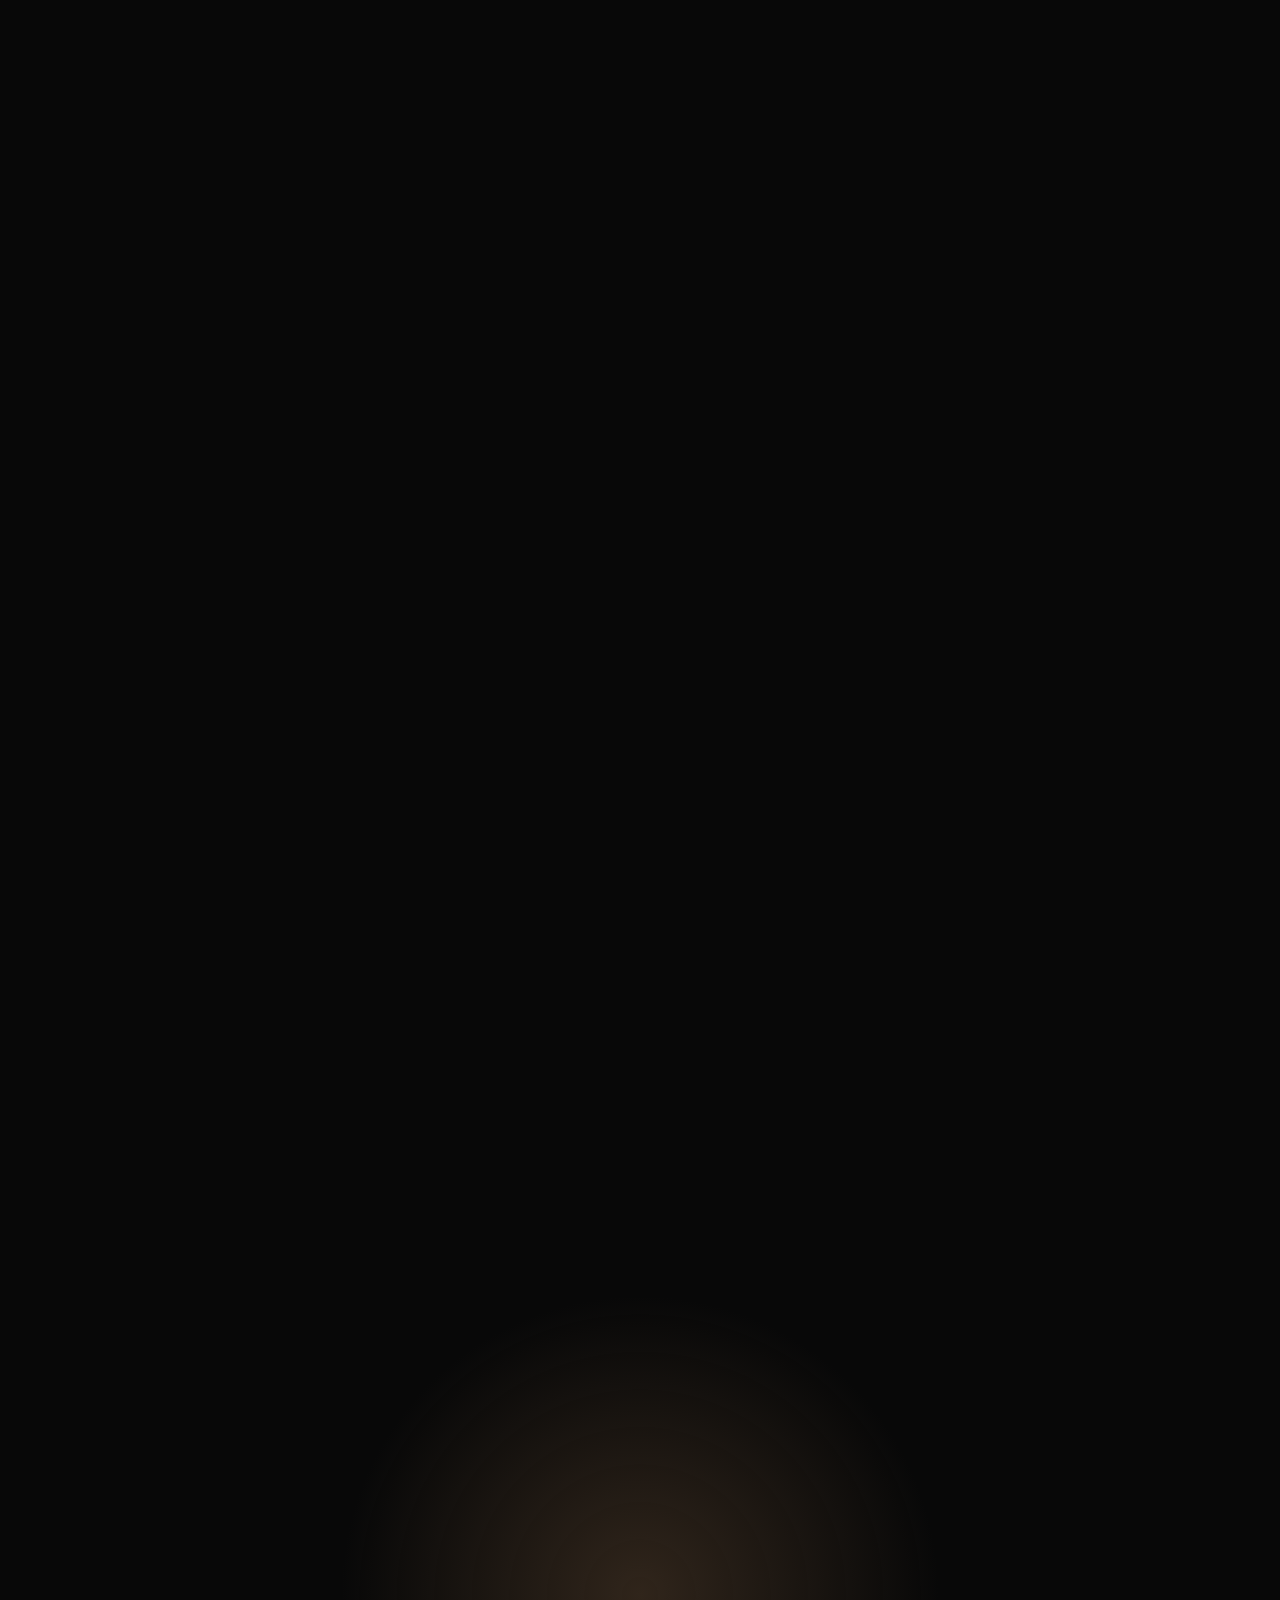
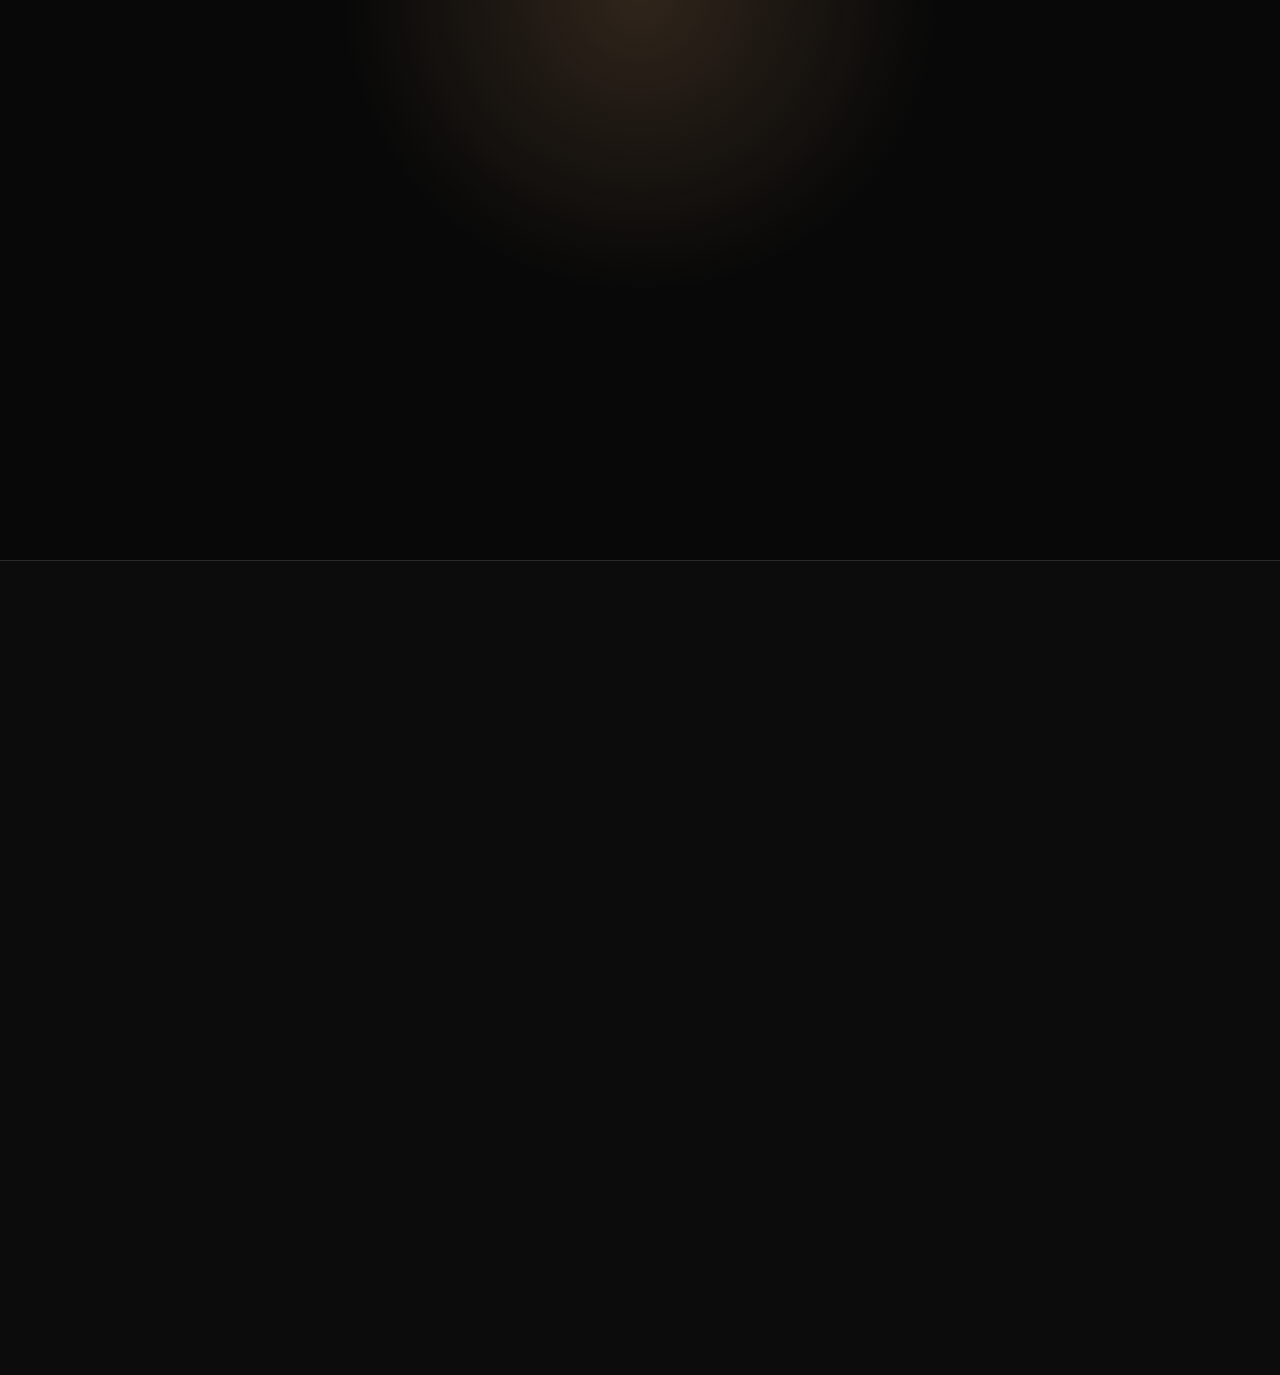
==== commit e5ff7dd7: "feat: index.html responsive featured film integration" ====
--- a/index.html
+++ b/index.html
@@ -29,11 +29,12 @@
   <link rel="manifest" href="site.webmanifest">
   <link rel="preconnect" href="https://yncspxfsvlqdnodlsosb.supabase.co" crossorigin>
   <link rel="preconnect" href="https://fonts.googleapis.com">
+  <link rel="preconnect" href="https://i.ytimg.com">
   <link rel="preconnect" href="https://fonts.gstatic.com" crossorigin>
   <link rel="preload" as="image" href="assets/media/hero-casamento.webp" type="image/webp" fetchpriority="high">
-  <link rel="stylesheet" href="css/styles.css?v=20260902-final2">
-  <link rel="stylesheet" href="css/extra.css?v=20260902-final2">
-  <link rel="stylesheet" href="css/polish.css?v=20260902-final2">
+  <link rel="stylesheet" href="css/styles.css?v=20261103-mobile">
+  <link rel="stylesheet" href="css/extra.css?v=20261103-mobile">
+  <link rel="stylesheet" href="css/polish.css?v=20261103-mobile">
 
   <script type="application/ld+json">
   {
@@ -93,7 +94,7 @@
         <h1 id="hero-title">Transformo momentos em <em>filmes que ficam.</em></h1>
         <p class="hero-text">Filmes de casamento, eventos e produções audiovisuais com narrativa, ritmo e emoção.</p>
         <div class="hero-actions">
-          <a class="btn btn-primary" href="#trabalhos">Ver trabalhos</a>
+          <a class="btn btn-primary" href="#showreel">Assistir ao destaque</a>
           <a class="btn btn-ghost" href="#orcamento">Solicitar orçamento</a>
         </div>
         <div class="hero-proof" aria-label="Áreas de atuação">
@@ -104,6 +105,20 @@
       </div>
 
       <div class="hero-scroll" aria-hidden="true"><span></span> role para descobrir</div>
+    </section>
+
+    <section class="showreel section-pad" id="showreel" hidden aria-labelledby="showreel-title">
+      <div class="showreel-copy reveal">
+        <p class="section-kicker" id="showreel-kicker">Filme em destaque</p>
+        <h2 id="showreel-title">Histórias merecem ser sentidas.</h2>
+        <p id="showreel-text">Assista a uma produção em destaque e descubra o olhar cinematográfico da Stoski Films.</p>
+      </div>
+      <button class="showreel-card reveal" id="showreel-play" type="button" data-video-project="showreel" aria-label="Assistir ao filme em destaque" hidden>
+        <img id="showreel-cover" src="https://i.ytimg.com/vi/VBDmaNWz1jU/maxresdefault.jpg" alt="Capa do filme em destaque Stoski Films" width="1280" height="720" loading="lazy" decoding="async">
+        <span class="showreel-overlay" aria-hidden="true"></span>
+        <span class="showreel-play-icon" aria-hidden="true">▶</span>
+        <span class="showreel-play-label" id="showreel-button-label">Assistir ao filme</span>
+      </button>
     </section>
 
     <section class="manifesto section-pad" aria-label="Manifesto Stoski Films">
@@ -114,20 +129,6 @@
           <p>Narrativa, ritmo, som, luz e detalhe. Cada filme nasce para preservar a atmosfera do momento e fazer a história ser sentida outra vez.</p>
         </div>
       </div>
-    </section>
-
-    <section class="showreel section-pad" id="showreel" hidden aria-labelledby="showreel-title">
-      <div class="showreel-copy reveal">
-        <p class="section-kicker" id="showreel-kicker">Showreel</p>
-        <h2 id="showreel-title">Veja a história em movimento.</h2>
-        <p id="showreel-text">Um recorte do estilo, ritmo e olhar da Stoski Films.</p>
-      </div>
-      <button class="showreel-card reveal" id="showreel-play" type="button" data-video-project="showreel" aria-label="Assistir showreel" hidden>
-        <img id="showreel-cover" src="assets/media/hero-casamento.webp" alt="Showreel Stoski Films" loading="lazy" decoding="async">
-        <span class="showreel-overlay" aria-hidden="true"></span>
-        <span class="showreel-play-icon" aria-hidden="true">▶</span>
-        <span class="showreel-play-label" id="showreel-button-label">Assistir showreel</span>
-      </button>
     </section>
 
     <section class="work section-pad" id="trabalhos" aria-labelledby="work-title">
@@ -312,7 +313,7 @@
   </a>
 
   <script src="https://cdn.jsdelivr.net/npm/@supabase/supabase-js@2" defer></script>
-  <script src="js/cms.js?v=20260902-final2" defer></script>
-  <script src="js/main.js?v=20260902-final2" defer></script>
+  <script src="js/cms.js?v=20261103-mobile" defer></script>
+  <script src="js/main.js?v=20261103-mobile" defer></script>
 </body>
 </html>
--- a/css/extra.css
+++ b/css/extra.css
@@ -35,7 +35,7 @@
 .hero{
   background-image:
     linear-gradient(90deg,rgba(5,5,5,.88) 0%,rgba(5,5,5,.62) 38%,rgba(5,5,5,.18) 68%,rgba(5,5,5,.42) 100%),
-    image-set(url('../assets/media/hero-casamento.avif') type('image/avif'),url('../assets/media/hero-casamento.webp') type('image/webp'));
+    url('../assets/media/hero-casamento.webp');
   background-size:cover;
   background-position:center 44%;
   background-repeat:no-repeat;
@@ -237,3 +237,39 @@
 .social-showcase .btn{flex:0 0 auto}
 @media(max-width:900px){.social-showcase-inner{align-items:start;flex-direction:column}.social-showcase .btn{width:100%}}
 @media(max-width:560px){.brand-logo{width:166px}.site-header{padding-inline:18px}}
+
+/* Video quality optimization: maximize the real iframe viewport so YouTube's
+   adaptive streaming has the strongest possible signal to choose HD/4K. */
+.video-modal{
+  width:min(98vw,174dvh,3840px)!important;
+  max-width:none!important;
+  max-height:98dvh!important;
+  margin:auto!important;
+}
+.video-stage{
+  width:100%!important;
+  aspect-ratio:16/9!important;
+  max-height:98dvh!important;
+  background:#000!important;
+}
+#portfolio-video-embed,
+#portfolio-video{
+  width:100%!important;
+  height:100%!important;
+  min-width:100%!important;
+  min-height:100%!important;
+  background:#000!important;
+}
+@media(max-width:700px){
+  .video-modal{
+    width:100vw!important;
+    max-width:none!important;
+    max-height:100dvh!important;
+    border-radius:0!important;
+  }
+  .video-stage{
+    width:100vw!important;
+    max-height:100dvh!important;
+    border-radius:0!important;
+  }
+}
--- a/css/polish.css
+++ b/css/polish.css
@@ -659,3 +659,292 @@
   .showreel-play-icon{width:62px;height:62px;font-size:17px}
   .showreel-play-label{left:18px;bottom:16px;font-size:9px}
 }
+
+
+/* ===========================================================
+   Stoski Films — mobile-first release refinement (Nov/2026)
+   Overrides legacy layers without changing the brand identity.
+   =========================================================== */
+
+/* Hidden is a functional state: display:grid/flex must never override it. */
+.showreel[hidden], .showreel-card[hidden]{display:none!important}
+html{overflow-x:clip}
+body{max-width:100%;overflow-x:clip}
+main,main>section,.site-header,.work-grid,.about,.budget,.services,
+.showreel,.showreel-copy,.about-copy,.budget-form{min-width:0}
+img,video,iframe{max-width:100%}
+:where(.work-meta,.about-copy,.services-intro,.budget-intro,.showreel-copy) h2,
+:where(.work-meta,.about-copy,.services-intro,.budget-intro,.showreel-copy) h3{overflow-wrap:break-word}
+
+/* Real portrait instead of a small floating avatar. */
+.portrait-placeholder{
+  min-height:0;
+  aspect-ratio:4/5;
+  background:#100f0e;
+}
+.portrait-placeholder .henrique-photo{
+  position:absolute;
+  inset:0;
+  width:100%;
+  height:100%;
+  aspect-ratio:auto;
+  max-width:none;
+  object-fit:cover;
+  object-position:center 28%;
+  border:0;
+  box-shadow:none;
+  filter:saturate(.98) contrast(1.015);
+}
+.portrait-placeholder::after{z-index:3;pointer-events:none}
+.portrait-placeholder::before{z-index:3;pointer-events:none}
+
+/* Featured film: custom cinematic cover, no external player chrome before click. */
+.showreel{
+  width:100%;
+  max-width:calc(var(--max) + var(--pad)*2);
+  grid-template-columns:minmax(0,.72fr) minmax(0,1.6fr);
+  gap:clamp(24px,5vw,70px);
+  padding-block:clamp(64px,8vw,120px);
+}
+.showreel-copy{min-width:0}
+.showreel-copy h2{
+  font-size:clamp(34px,4.5vw,66px);
+  line-height:1.07;
+  overflow-wrap:normal;
+}
+.showreel-card{
+  isolation:isolate;
+  min-height:0;
+  border:1px solid rgba(230,200,144,.28);
+  border-radius:16px;
+  box-shadow:0 32px 110px rgba(0,0,0,.5),0 0 0 1px rgba(255,255,255,.025);
+}
+.showreel-card img{display:block;width:100%;height:100%;object-fit:cover}
+.showreel-card:after{
+  content:"STOSKI  /  FILME EM DESTAQUE";
+  position:absolute;
+  top:18px;left:20px;
+  z-index:2;
+  font-size:10px;
+  font-weight:600;
+  letter-spacing:.18em;
+  color:#f7ead4;
+  text-shadow:0 1px 12px #000;
+}
+.showreel-play-icon{z-index:2;background:rgba(7,7,7,.64)}
+.showreel-play-label{z-index:2;font-weight:600}
+.showreel-card:focus-visible{outline:2px solid var(--gold-soft);outline-offset:5px}
+@media(hover:hover){
+  .showreel-card:hover{border-color:rgba(230,200,144,.6)}
+}
+
+/* Embedded player stays 16:9, centered, large and fully usable. */
+.video-modal{
+  width:min(96vw,1500px)!important;
+  max-width:1500px!important;
+  max-height:calc(100dvh - 28px)!important;
+  margin:auto!important;
+  border-radius:16px!important;
+}
+.video-stage{
+  width:100%!important;
+  max-height:calc(100dvh - 28px)!important;
+  aspect-ratio:16/9!important;
+  min-height:200px;
+}
+.video-close{
+  top:10px;right:10px;
+  width:44px;height:44px;
+  min-width:44px;min-height:44px;
+  background:rgba(0,0,0,.92);
+}
+.video-modal iframe{display:block}
+
+/* Intermediate widths, including 7-11 inch tablets. */
+@media(max-width:1024px){
+  .section-pad{padding-inline:clamp(20px,4vw,46px)}
+  .about,.services,.budget{gap:clamp(28px,4vw,60px)}
+  .service-row{grid-template-columns:32px minmax(0,1fr);gap:12px 18px}
+  .service-row p{grid-column:2}
+  .showreel{grid-template-columns:minmax(0,1fr);gap:26px}
+  .showreel-copy{max-width:720px}
+  .showreel-card{max-width:100%}
+}
+
+/* Mobile layout is composed deliberately rather than squashing the desktop. */
+@media(max-width:900px){
+  :root{--pad:clamp(18px,4vw,28px)}
+  .site-header,
+  .site-header.scrolled{
+    padding-inline:var(--pad);
+    background:rgba(8,8,8,.98);
+    backdrop-filter:none;
+    -webkit-backdrop-filter:none;
+  }
+  .site-header{gap:16px}
+  .brand-full{flex:1 1 auto;max-width:calc(100% - 64px)}
+  .brand-logo{width:clamp(145px,39vw,205px);max-width:100%;height:auto}
+  .menu-toggle{flex:0 0 46px;z-index:105}
+  .main-nav{
+    width:min(88vw,360px);
+    height:100dvh;
+    justify-content:flex-start;
+    padding:clamp(100px,17vh,142px) 28px calc(34px + env(safe-area-inset-bottom,0px));
+    gap:6px;
+    overscroll-behavior:contain;
+  }
+  body.menu-open{position:fixed;width:100%;overflow:hidden}
+
+  .hero{
+    min-height:min(100svh,840px);
+    height:auto;
+    padding:clamp(116px,17vh,168px) var(--pad) clamp(50px,7vh,78px);
+    align-items:flex-end;
+    background-position:59% center;
+  }
+  .hero::after{
+    background:linear-gradient(180deg,rgba(0,0,0,.28),rgba(0,0,0,.35) 27%,rgba(0,0,0,.72) 68%,rgba(0,0,0,.90));
+  }
+  .hero-content{width:100%;max-width:640px}
+  .hero h1{
+    font-size:clamp(41px,8.5vw,76px);
+    max-width:100%;
+    line-height:.99;
+    letter-spacing:-.045em;
+    margin:14px 0 18px;
+    overflow-wrap:normal;
+  }
+  .hero-text{max-width:560px;font-size:clamp(14px,2.1vw,17px);line-height:1.6}
+  .hero-actions{display:flex;flex-wrap:wrap;gap:10px}
+  .hero-actions .btn{width:auto;min-width:170px}
+  .hero-proof{gap:12px;margin-top:20px;font-size:10px}
+  .hero-scroll{display:none}
+  .section-pad{padding-block:clamp(64px,9vw,100px)}
+  .manifesto-grid{grid-template-columns:1fr;gap:18px}
+  .manifesto-copy h2{font-size:clamp(32px,6.5vw,55px)}
+  .work-grid{grid-template-columns:1fr;gap:16px}
+  .work-card{min-height:370px}
+  .work-card-large{min-height:510px;grid-row:auto}
+  .work-meta{left:22px;right:22px;bottom:24px}
+  .work-meta h3{font-size:clamp(28px,5vw,44px);line-height:1.1}
+  .services,.about,.budget{grid-template-columns:minmax(0,1fr);gap:42px}
+  .services-intro{position:static}
+  .about-portrait{max-width:620px;width:100%}
+  .portrait-placeholder{max-height:650px}
+  .about-copy h2{font-size:clamp(37px,7vw,58px)}
+  .process-grid{grid-template-columns:repeat(2,minmax(0,1fr))}
+  .process-grid li{min-height:220px}
+  .faq-inner{grid-template-columns:1fr;gap:22px}
+  .budget-form{width:100%;margin:0;max-width:760px}
+  .social-showcase-inner{flex-direction:column;align-items:flex-start}
+  .social-showcase .btn{width:auto}
+}
+
+/* Phones down to narrow 320px widths. */
+@media(max-width:600px){
+  :root{--pad:clamp(16px,5vw,22px)}
+  html{scroll-padding-top:74px}
+  .site-header{height:72px}
+  .site-header.scrolled{height:66px}
+  .brand-logo{width:clamp(140px,47vw,180px)}
+  .hero{
+    min-height:0;
+    padding:clamp(110px,17vh,145px) var(--pad) 54px;
+    background-position:59% center;
+  }
+  .hero h1{
+    font-size:clamp(36px,11vw,55px);
+    line-height:1.015;
+    letter-spacing:-.045em;
+    margin:12px 0 18px;
+  }
+  .hero-text{font-size:15px;max-width:100%;line-height:1.63}
+  .hero-actions{display:grid;grid-template-columns:1fr;gap:10px;margin-top:24px}
+  .hero-actions .btn{width:100%;min-width:0;min-height:50px}
+  .hero-proof{font-size:9px;line-height:1.5;gap:8px 13px;margin-top:20px}
+  .hero-proof span{gap:7px}
+  .section-pad{padding-block:64px;padding-inline:var(--pad)}
+  .section-head{flex-direction:column;align-items:flex-start;gap:12px;margin-bottom:26px}
+  .manifesto-copy h2{font-size:clamp(30px,8.8vw,43px);line-height:1.08}
+  .manifesto-copy p{font-size:15px}
+  .showreel{
+    display:grid;
+    grid-template-columns:minmax(0,1fr);
+    gap:24px;
+    padding-block:66px;
+  }
+  .showreel-copy h2{font-size:clamp(31px,8.4vw,44px);margin:10px 0 14px}
+  .showreel-copy>p:not(.section-kicker){font-size:14px;line-height:1.6}
+  .showreel-card{aspect-ratio:16/9;min-height:200px;border-radius:10px}
+  .showreel-card:after{top:12px;left:13px;font-size:8px;letter-spacing:.12em}
+  .showreel-play-icon{width:56px;height:56px;font-size:16px}
+  .showreel-play-label{font-size:9px;bottom:12px;left:14px}
+  .work-grid{gap:14px}
+  .work-card{min-height:340px}
+  .work-card-large{min-height:420px}
+  .work-meta{left:18px;right:18px;bottom:20px}
+  .work-meta h3{font-size:clamp(28px,8vw,37px)}
+  .services,.about,.budget{gap:32px}
+  .service-row{grid-template-columns:26px minmax(0,1fr);gap:9px 12px;padding:22px 0}
+  .service-row h3{font-size:21px}
+  .service-row p{font-size:13px}
+  .portrait-placeholder{min-height:0;aspect-ratio:4/5;max-height:none}
+  .about-copy h2{font-size:clamp(35px,9.5vw,50px)}
+  .process-grid{grid-template-columns:1fr;margin-top:30px}
+  .process-grid li,.process-grid li+li,.process-grid li:nth-child(3){
+    min-height:0;
+    padding:22px 0;
+    border-right:0;
+    border-bottom:1px solid var(--line);
+  }
+  .process-grid h3{margin-top:30px;font-size:22px}
+  .faq-list summary{min-height:68px;padding:19px 0;font-size:18px}
+  .faq-list details p{margin-right:0;font-size:14px}
+  .budget-form{padding:22px 18px;box-shadow:none}
+  .form-row{grid-template-columns:1fr;gap:18px}
+  .instagram-card{grid-template-columns:minmax(0,1fr) auto;gap:8px}
+  .instagram-card strong{font-size:12px;overflow-wrap:anywhere}
+  .instagram-card em{display:none}
+  .footer-links{display:grid;grid-template-columns:repeat(2,minmax(0,1fr));gap:8px 14px}
+  .footer-bottom{flex-direction:column;align-items:flex-start}
+  .whatsapp-float{
+    right:12px;
+    bottom:calc(12px + env(safe-area-inset-bottom,0px));
+    min-width:50px;min-height:50px;
+    padding:12px;
+  }
+  .whatsapp-float strong{display:none}
+  .story-modal{width:calc(100vw - 16px);max-height:92dvh;overflow:auto;border-radius:14px}
+  .story-media,.story-media img{height:30dvh;min-height:190px;max-height:260px}
+  .story-content{padding:22px 20px}
+  .story-content h2{font-size:clamp(32px,9vw,44px)}
+  .story-actions .btn{width:100%}
+  .video-modal{
+    width:100vw!important;
+    max-width:none!important;
+    max-height:100dvh!important;
+    border-radius:0!important;
+    border-left:0!important;
+    border-right:0!important;
+  }
+  .video-stage{
+    width:100%!important;
+    min-height:200px!important;
+    max-height:100dvh!important;
+    border-radius:0!important;
+  }
+  .video-close{top:8px;right:8px}
+}
+@media(max-width:360px){
+  .hero h1{font-size:clamp(34px,10.5vw,39px)}
+  .hero-proof{font-size:8px}
+  .work-card-large{min-height:390px}
+  .showreel-card:after{font-size:7px}
+}
+@media(orientation:landscape) and (max-height:500px){
+  .video-modal{width:min(96vw,calc(90dvh * 16 / 9))!important;max-height:94dvh!important}
+  .video-stage{min-height:0!important;max-height:94dvh!important}
+}
+@media(prefers-reduced-motion:reduce){
+  .showreel-card img,.showreel-play-icon{transition:none}
+}
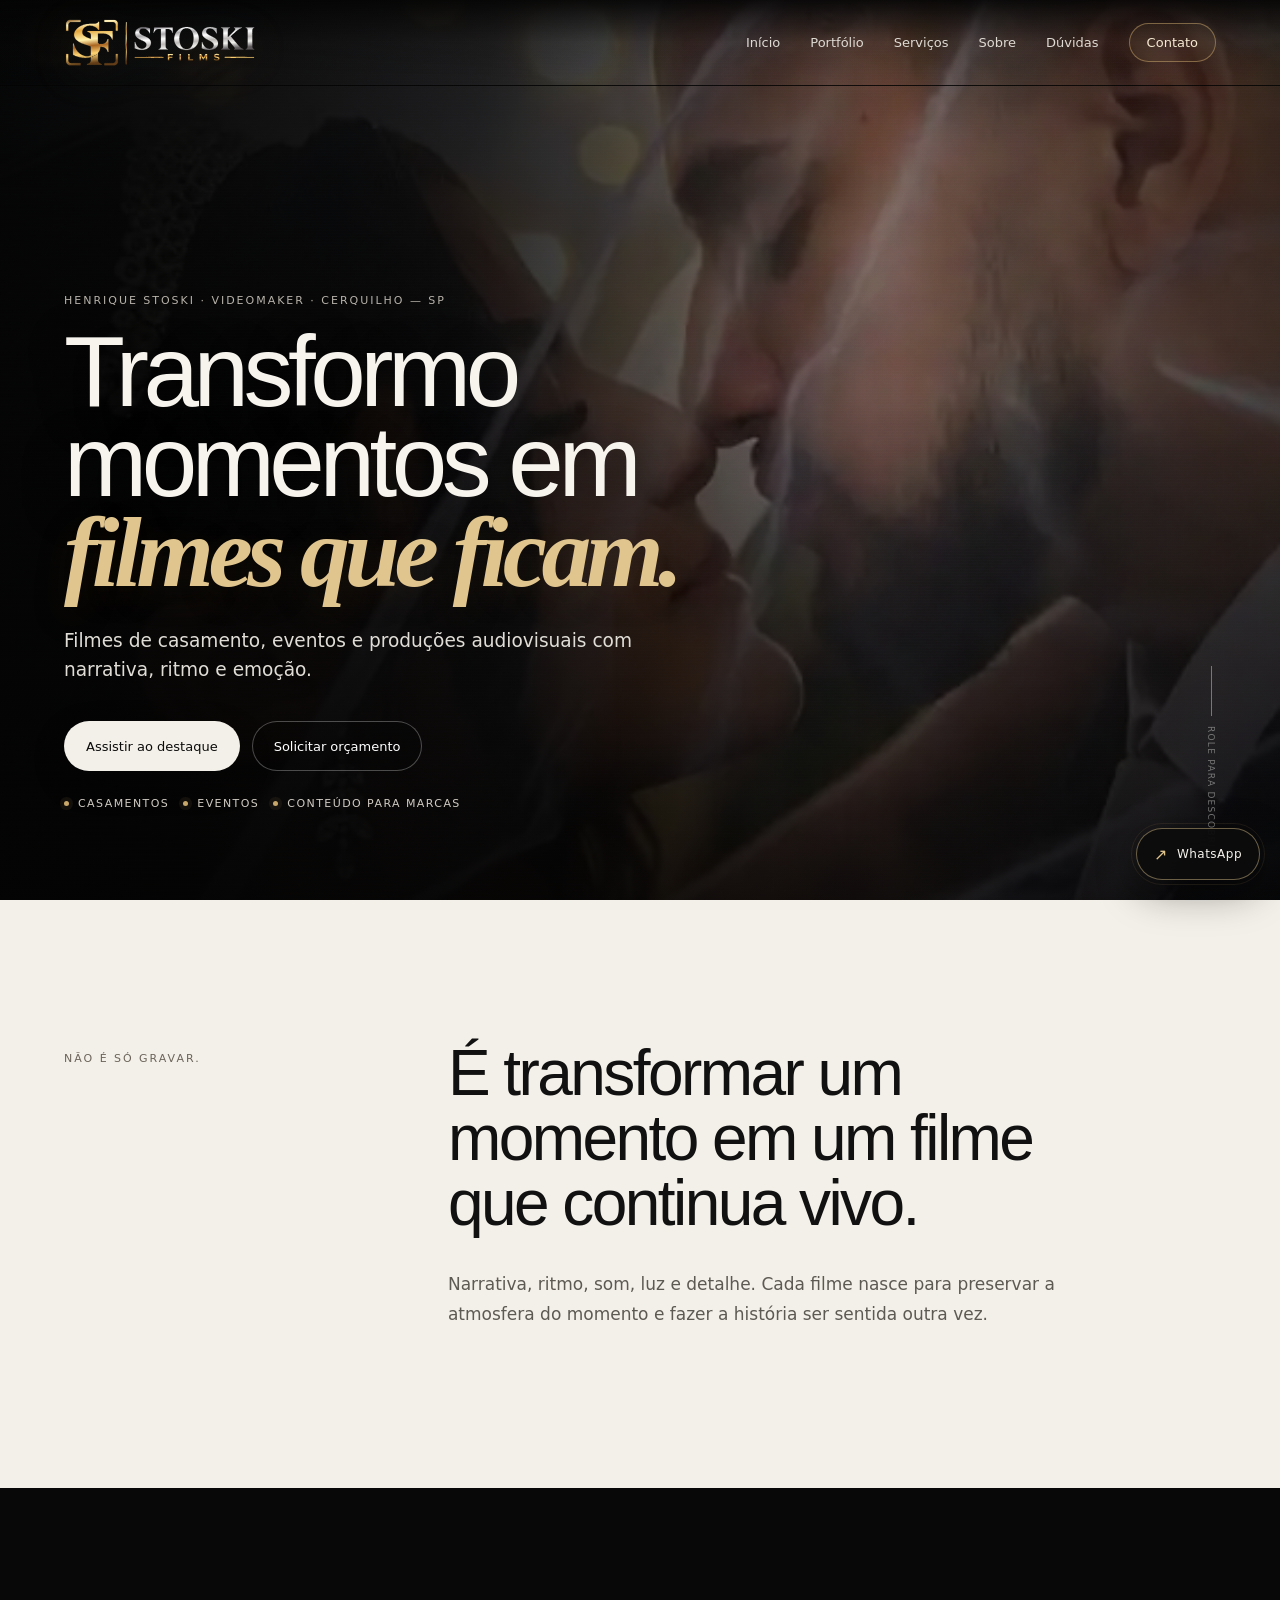
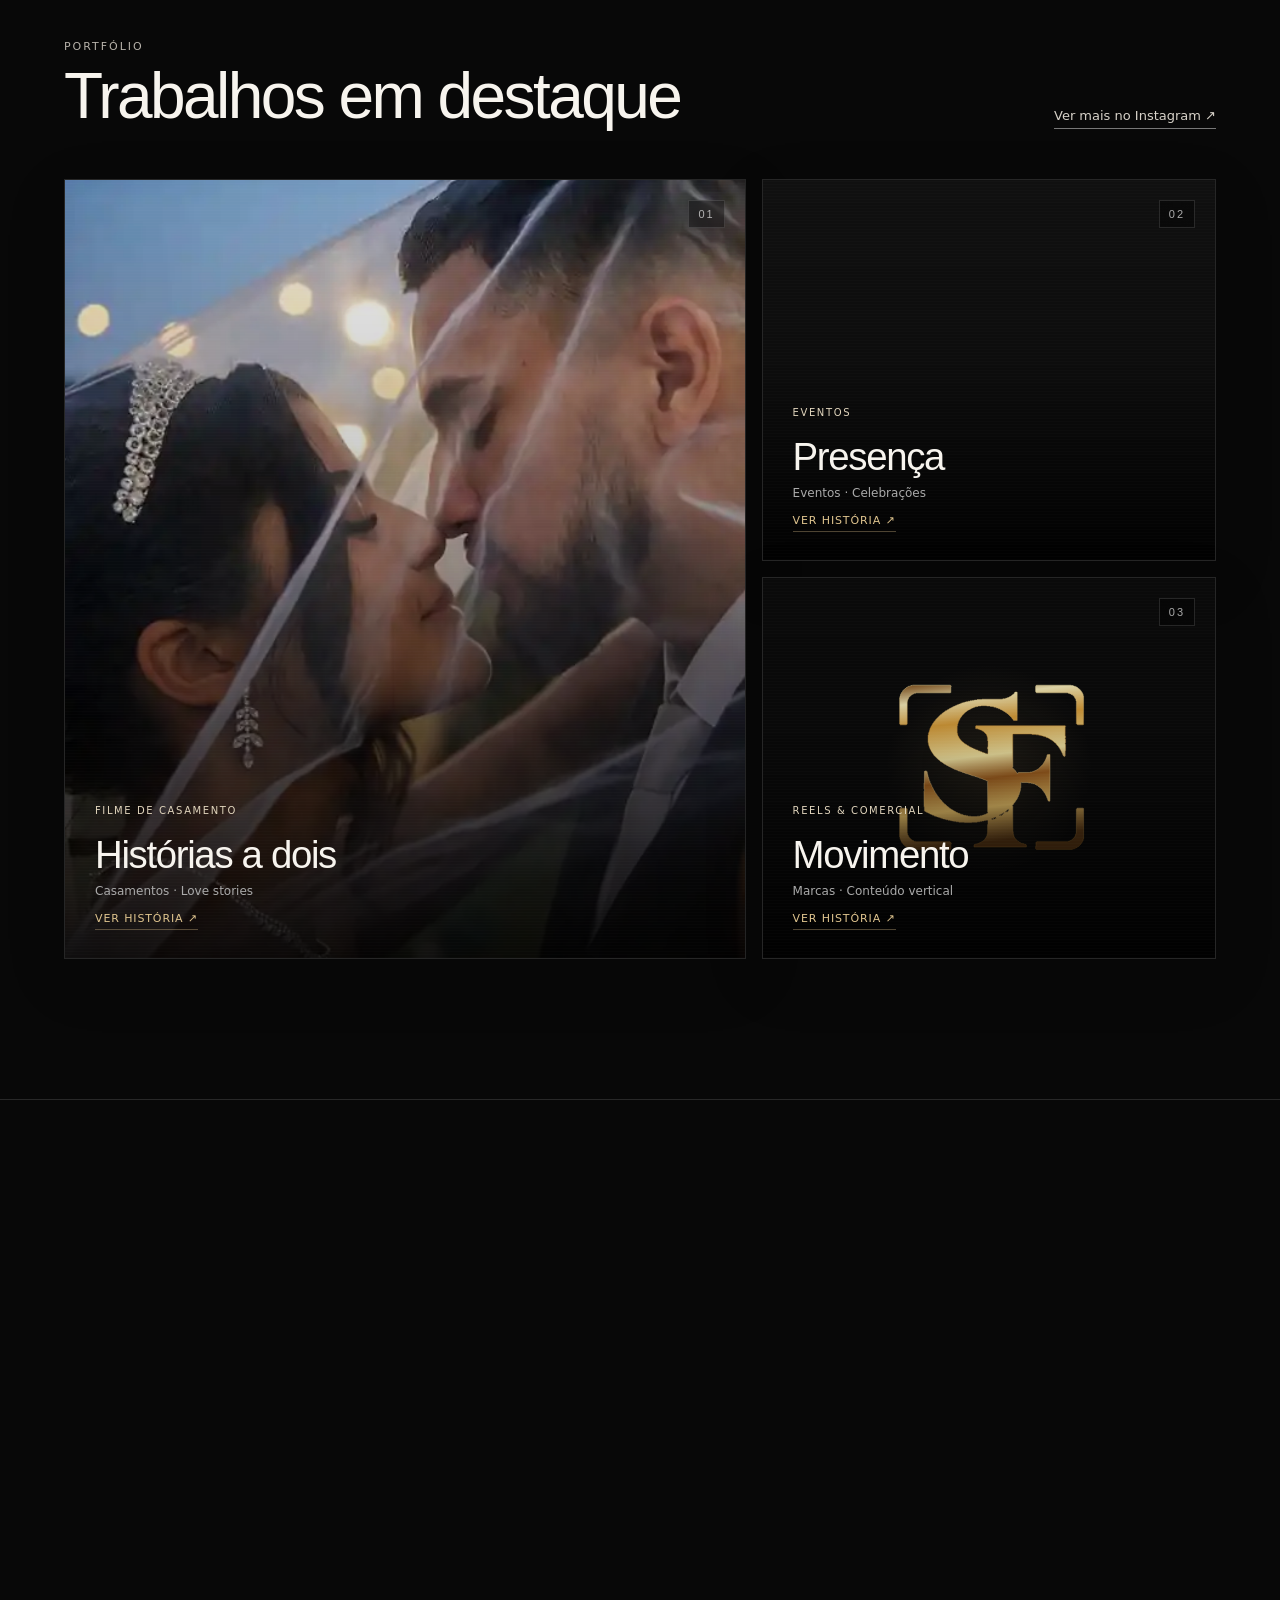
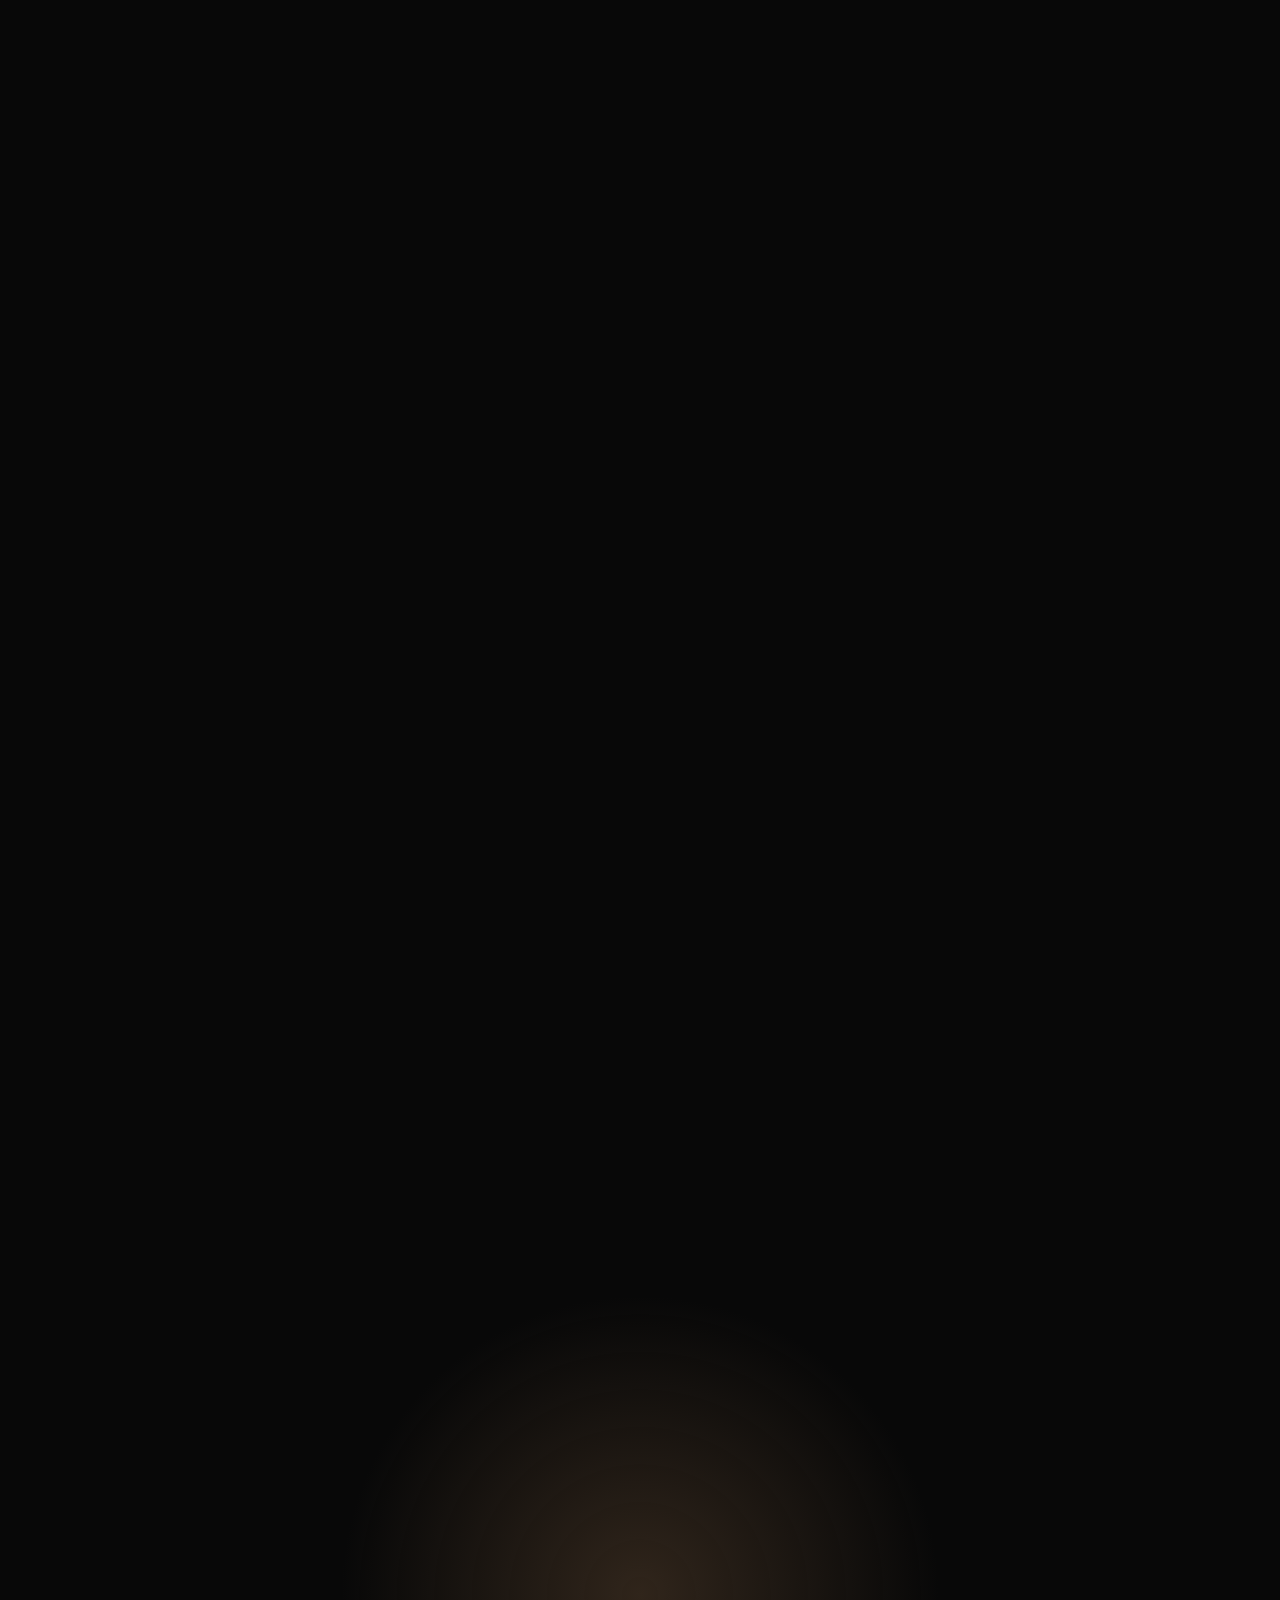
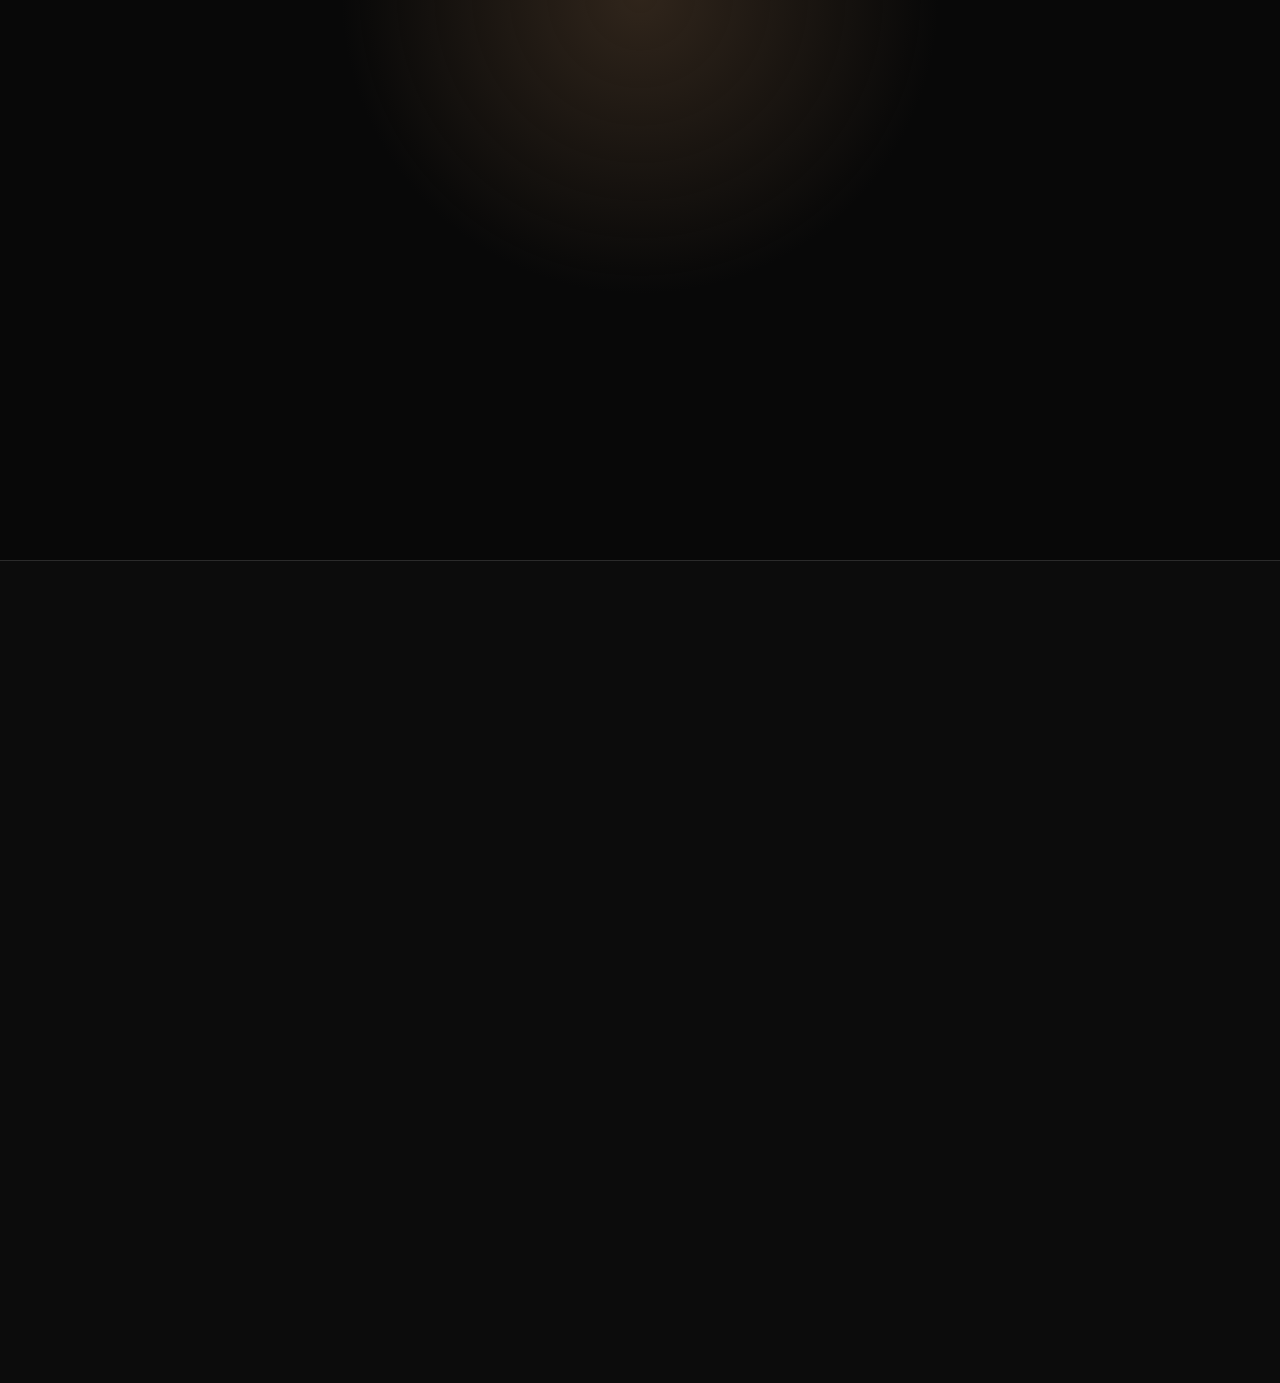
==== commit ae0bc9b1: "style: integrar logo SF vetorial e dimensionamento responsivo" ====
--- a/index.html
+++ b/index.html
@@ -25,7 +25,7 @@
   <title>Stoski Films | Videomaker em Cerquilho — SP</title>
 
   <link rel="canonical" href="https://lucasjanoca.github.io/stoski2026/">
-  <link rel="icon" href="assets/favicon.svg?v=20260830-logo" type="image/svg+xml">
+  <link rel="icon" href="assets/favicon.svg?v=20261104-svg-sf" type="image/svg+xml">
   <link rel="manifest" href="site.webmanifest">
   <link rel="preconnect" href="https://yncspxfsvlqdnodlsosb.supabase.co" crossorigin>
   <link rel="preconnect" href="https://fonts.googleapis.com">
@@ -34,7 +34,7 @@
   <link rel="preload" as="image" href="assets/media/hero-casamento.webp" type="image/webp" fetchpriority="high">
   <link rel="stylesheet" href="css/styles.css?v=20261103-mobile">
   <link rel="stylesheet" href="css/extra.css?v=20261103-mobile">
-  <link rel="stylesheet" href="css/polish.css?v=20261103-mobile">
+  <link rel="stylesheet" href="css/polish.css?v=20261104-logo">
 
   <script type="application/ld+json">
   {
@@ -62,7 +62,7 @@
 
   <header class="site-header" id="topo">
     <a class="brand brand-full" href="#topo" aria-label="Stoski Films - início">
-      <img class="brand-logo" src="assets/stoski-logo.svg?v=20260830-logo" alt="Stoski Films" width="520" height="120">
+      <img class="brand-logo" src="assets/stoski-logo.svg?v=20261104-svg-sf" alt="Stoski Films" width="684" height="177">
     </a>
 
     <button class="menu-toggle" type="button" aria-expanded="false" aria-controls="nav-principal" aria-label="Abrir menu">
@@ -150,7 +150,7 @@
           <div class="work-meta"><p data-project-field="category">Eventos</p><h3 data-project-field="title">Presença</h3><span data-project-field="subtitle">Eventos · Celebrações</span><b class="work-open">Ver história ↗</b></div>
         </article>
         <article class="work-card reveal" tabindex="0" role="button" data-project="3" aria-label="Abrir história: Movimento">
-          <div class="media-placeholder media-story"><img class="work-image" src="assets/logo-mark.svg?v=20260830-logo" alt="Marca Stoski Films representando conteúdo audiovisual" loading="lazy" decoding="async"><span>03</span></div>
+          <div class="media-placeholder media-story"><img class="work-image" src="assets/logo-mark.svg?v=20261104-svg-sf" alt="Marca Stoski Films representando conteúdo audiovisual" loading="lazy" decoding="async"><span>03</span></div>
           <div class="work-meta"><p data-project-field="category">Reels & comercial</p><h3 data-project-field="title">Movimento</h3><span data-project-field="subtitle">Marcas · Conteúdo vertical</span><b class="work-open">Ver história ↗</b></div>
         </article>
       </div>
@@ -303,7 +303,7 @@
   </dialog>
 
   <footer class="site-footer">
-    <div class="footer-brand"><img class="footer-logo" src="assets/stoski-logo.svg?v=20260830-logo" alt="Stoski Films" width="520" height="120"><span>Cerquilho · São Paulo</span></div>
+    <div class="footer-brand"><img class="footer-logo" src="assets/stoski-logo.svg?v=20261104-svg-sf" alt="Stoski Films" width="684" height="177"><span>Cerquilho · São Paulo</span></div>
     <div class="footer-links"><a href="#trabalhos">Portfólio</a><a href="#servicos">Serviços</a><a href="#sobre">Sobre</a><a href="#faq">Dúvidas</a><a href="#orcamento">Contato</a><a href="https://api.whatsapp.com/send?phone=5515997411289" target="_blank" rel="noopener noreferrer">WhatsApp ↗</a><a href="https://www.instagram.com/stoski_films/" target="_blank" rel="noopener noreferrer">Instagram ↗</a></div>
     <div class="footer-bottom"><span>© <span id="year"></span> Stoski Films.</span><span class="credit">Site por <a href="https://infotech-io.com.br" target="_blank" rel="noopener noreferrer">InfoTech.io</a></span></div>
   </footer>
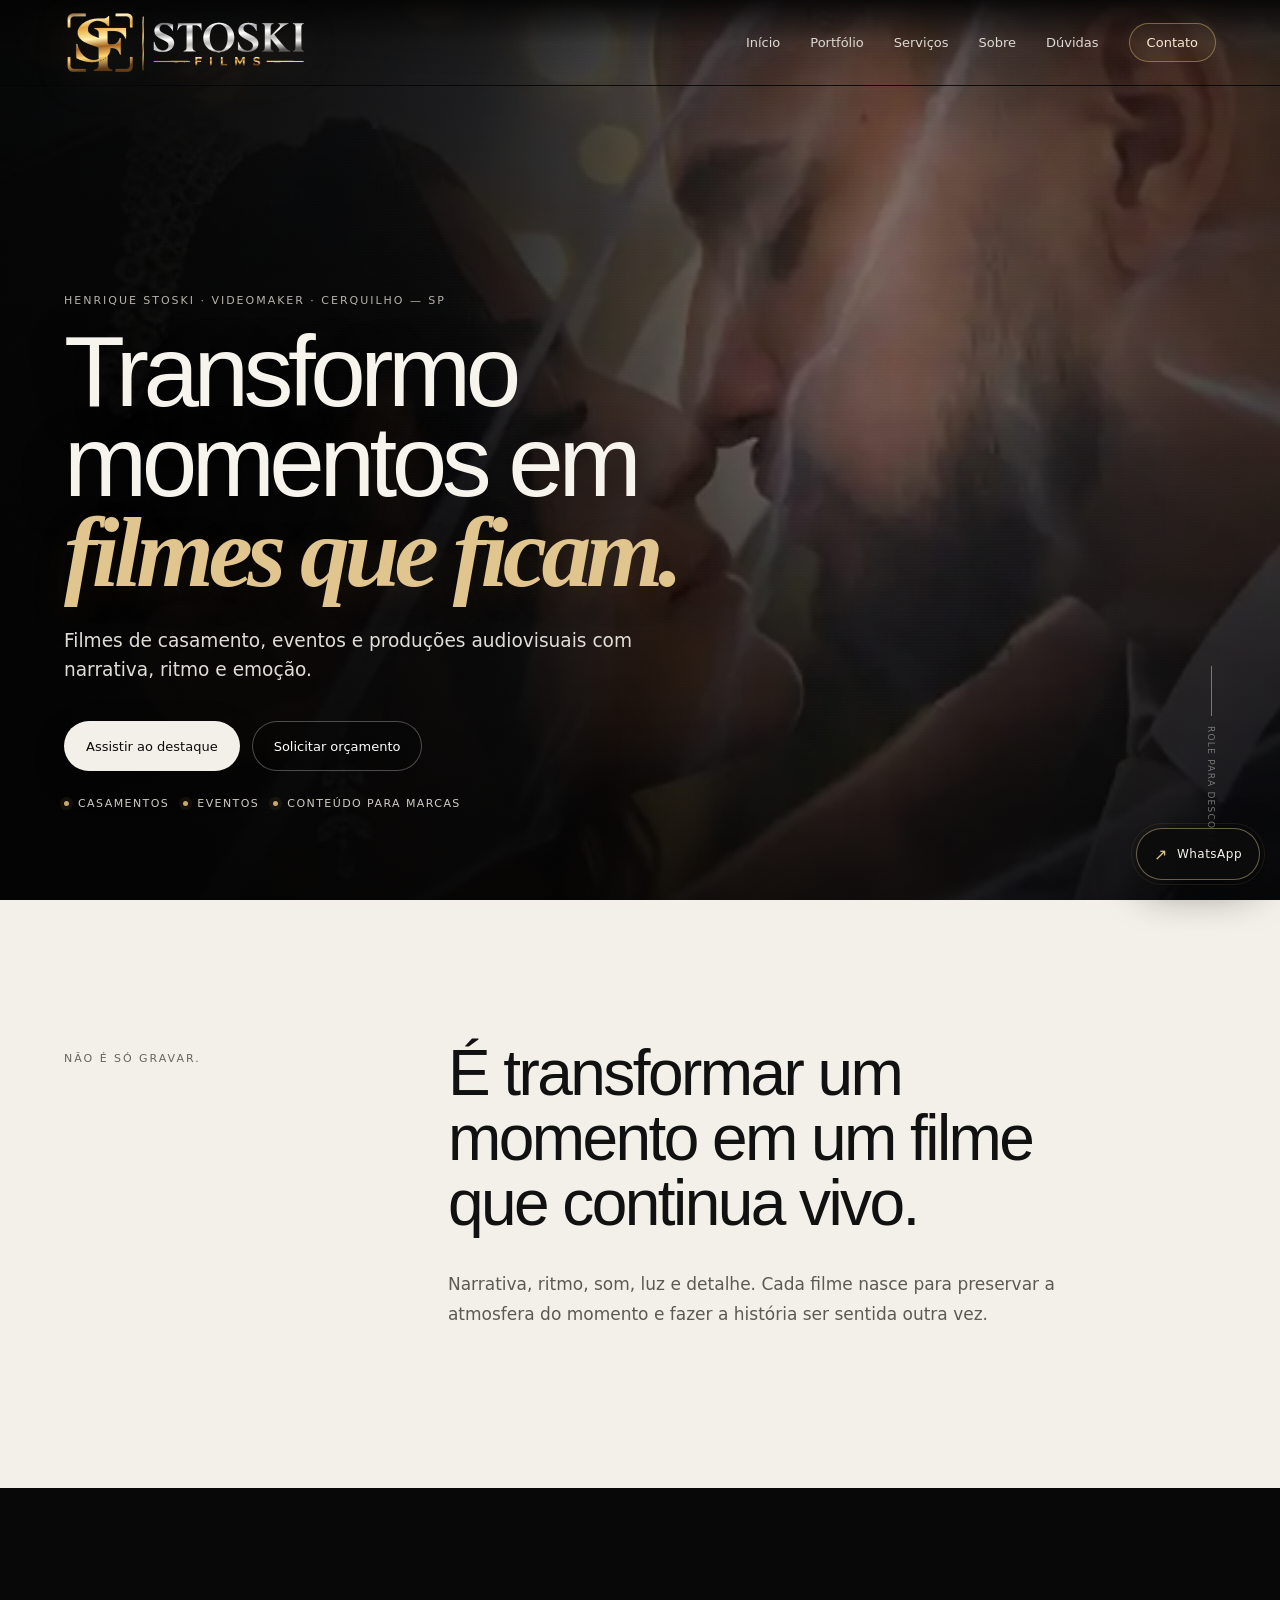
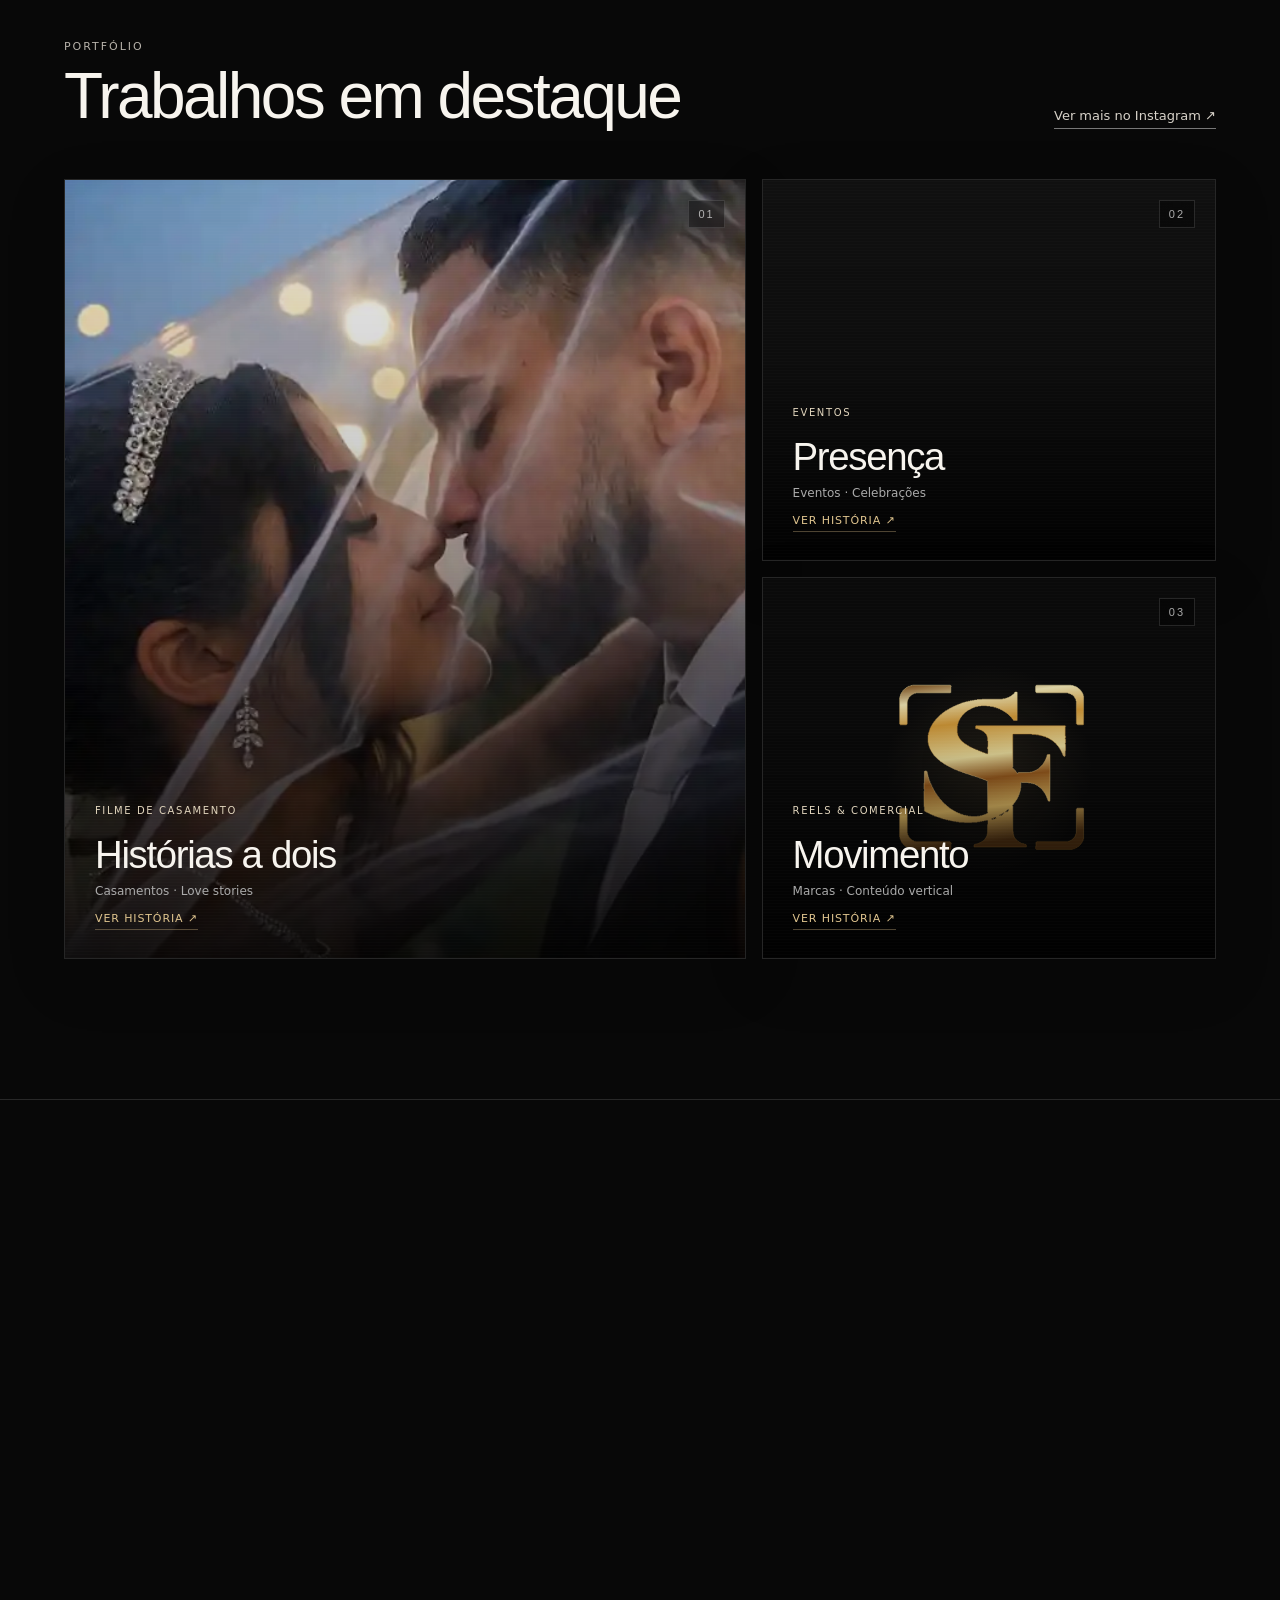
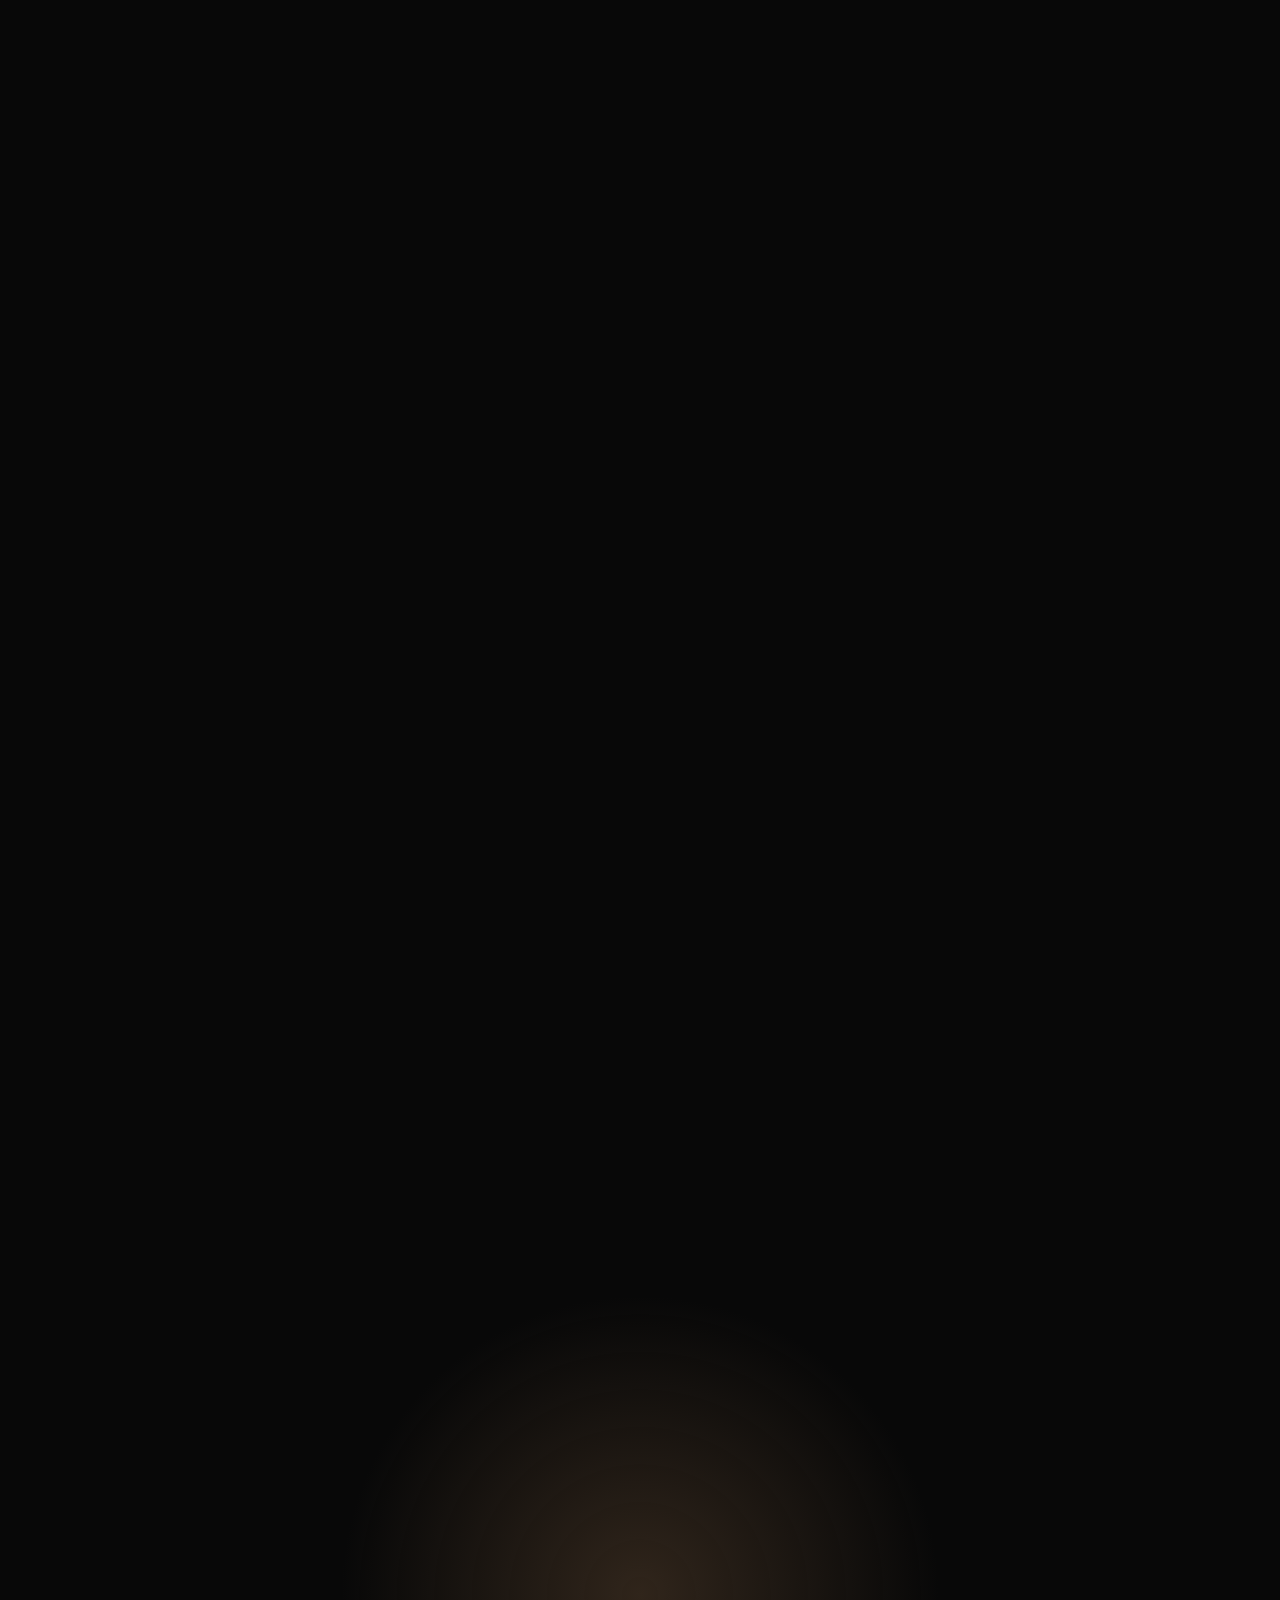
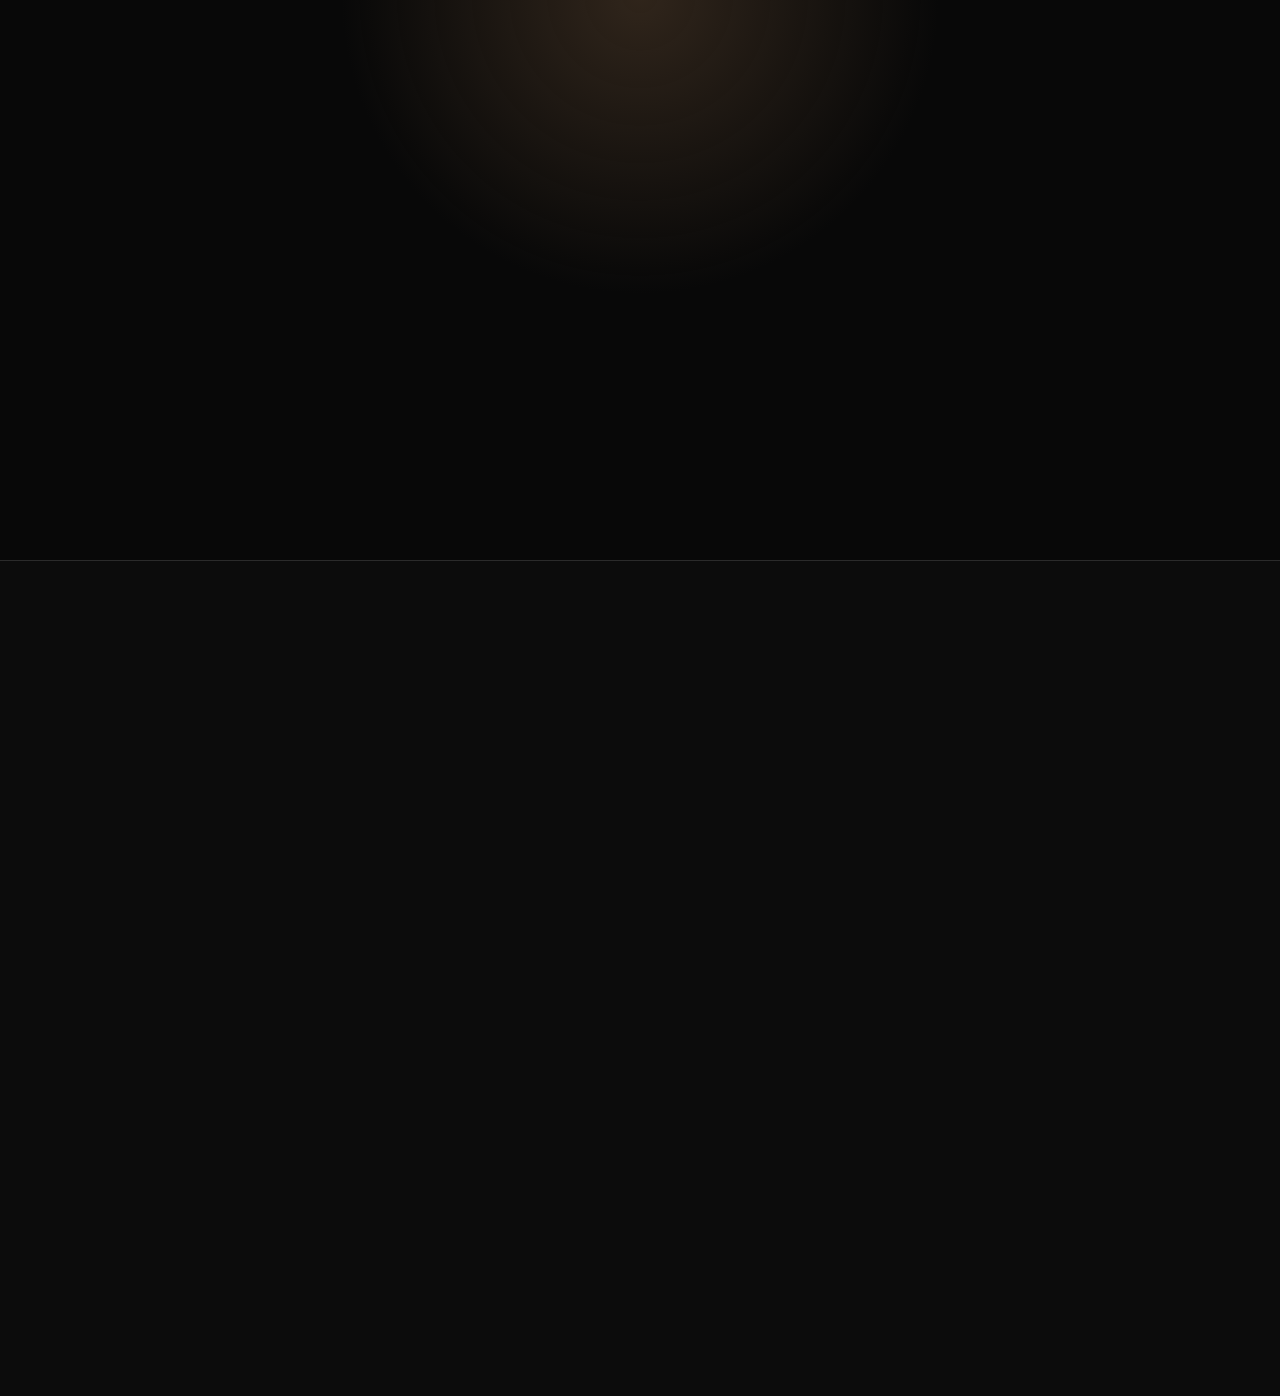
==== commit 4efe54c9: "fix(ci): manter cache exigido e carregar nova folha logo.css" ====
--- a/index.html
+++ b/index.html
@@ -34,7 +34,8 @@
   <link rel="preload" as="image" href="assets/media/hero-casamento.webp" type="image/webp" fetchpriority="high">
   <link rel="stylesheet" href="css/styles.css?v=20261103-mobile">
   <link rel="stylesheet" href="css/extra.css?v=20261103-mobile">
-  <link rel="stylesheet" href="css/polish.css?v=20261104-logo">
+  <link rel="stylesheet" href="css/polish.css?v=20261103-mobile">
+  <link rel="stylesheet" href="css/logo.css?v=20261104-svg-sf">
 
   <script type="application/ld+json">
   {
--- a/css/logo.css
+++ b/css/logo.css
@@ -0,0 +1,10 @@
+/* Stoski Films — marca vetorial responsiva: curvas SVG sem pixelizacao. */
+.brand-full{flex-shrink:0;min-width:0}
+.brand-logo{display:block;width:clamp(180px,19vw,250px);max-width:100%;height:auto;object-fit:contain;image-rendering:auto}
+.footer-logo{display:block;width:min(270px,75vw);max-width:100%;height:auto;object-fit:contain;image-rendering:auto}
+@media(max-width:900px){
+ .brand-full{flex:1 1 auto;max-width:calc(100% - 64px)}
+ .brand-logo{width:clamp(155px,42vw,215px);max-width:100%}
+}
+@media(max-width:600px){.brand-logo{width:clamp(145px,46vw,185px);max-width:100%}}
+@media(max-width:360px){.brand-logo{width:min(46vw,160px)}}
